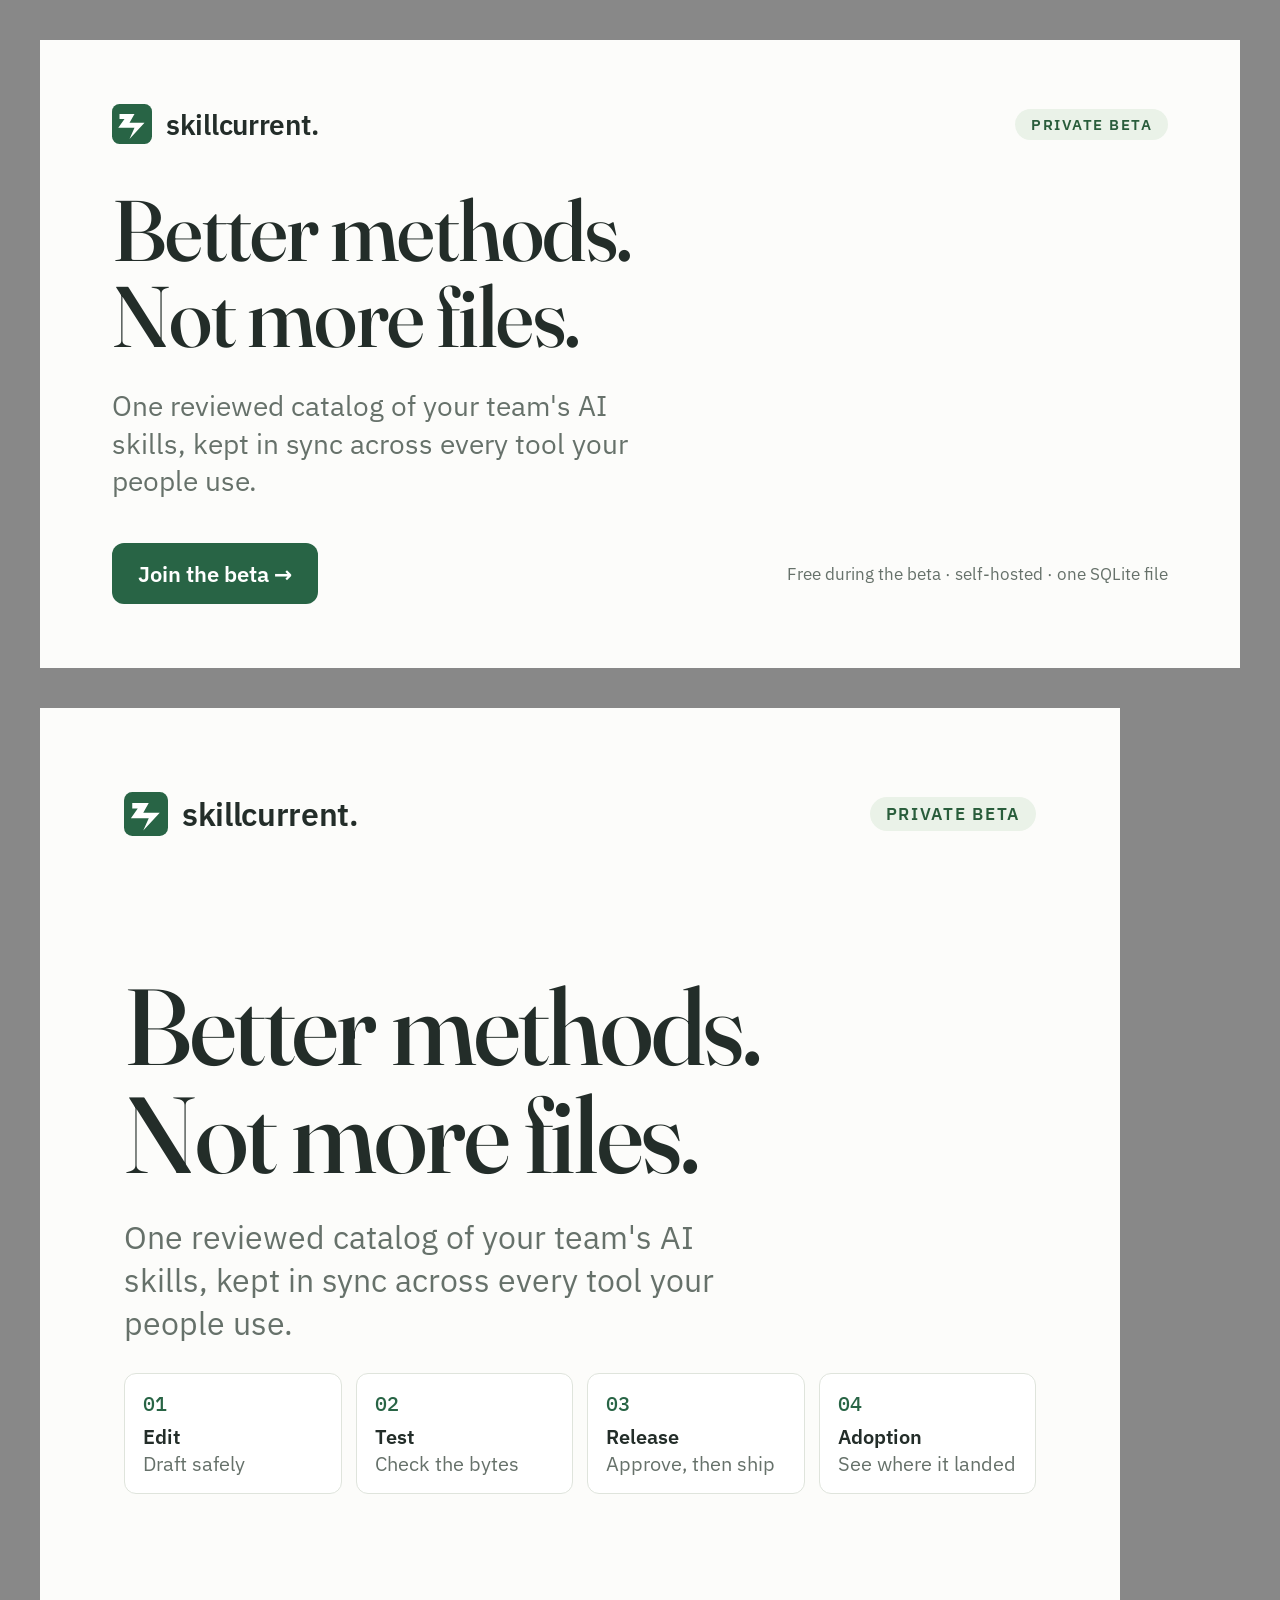
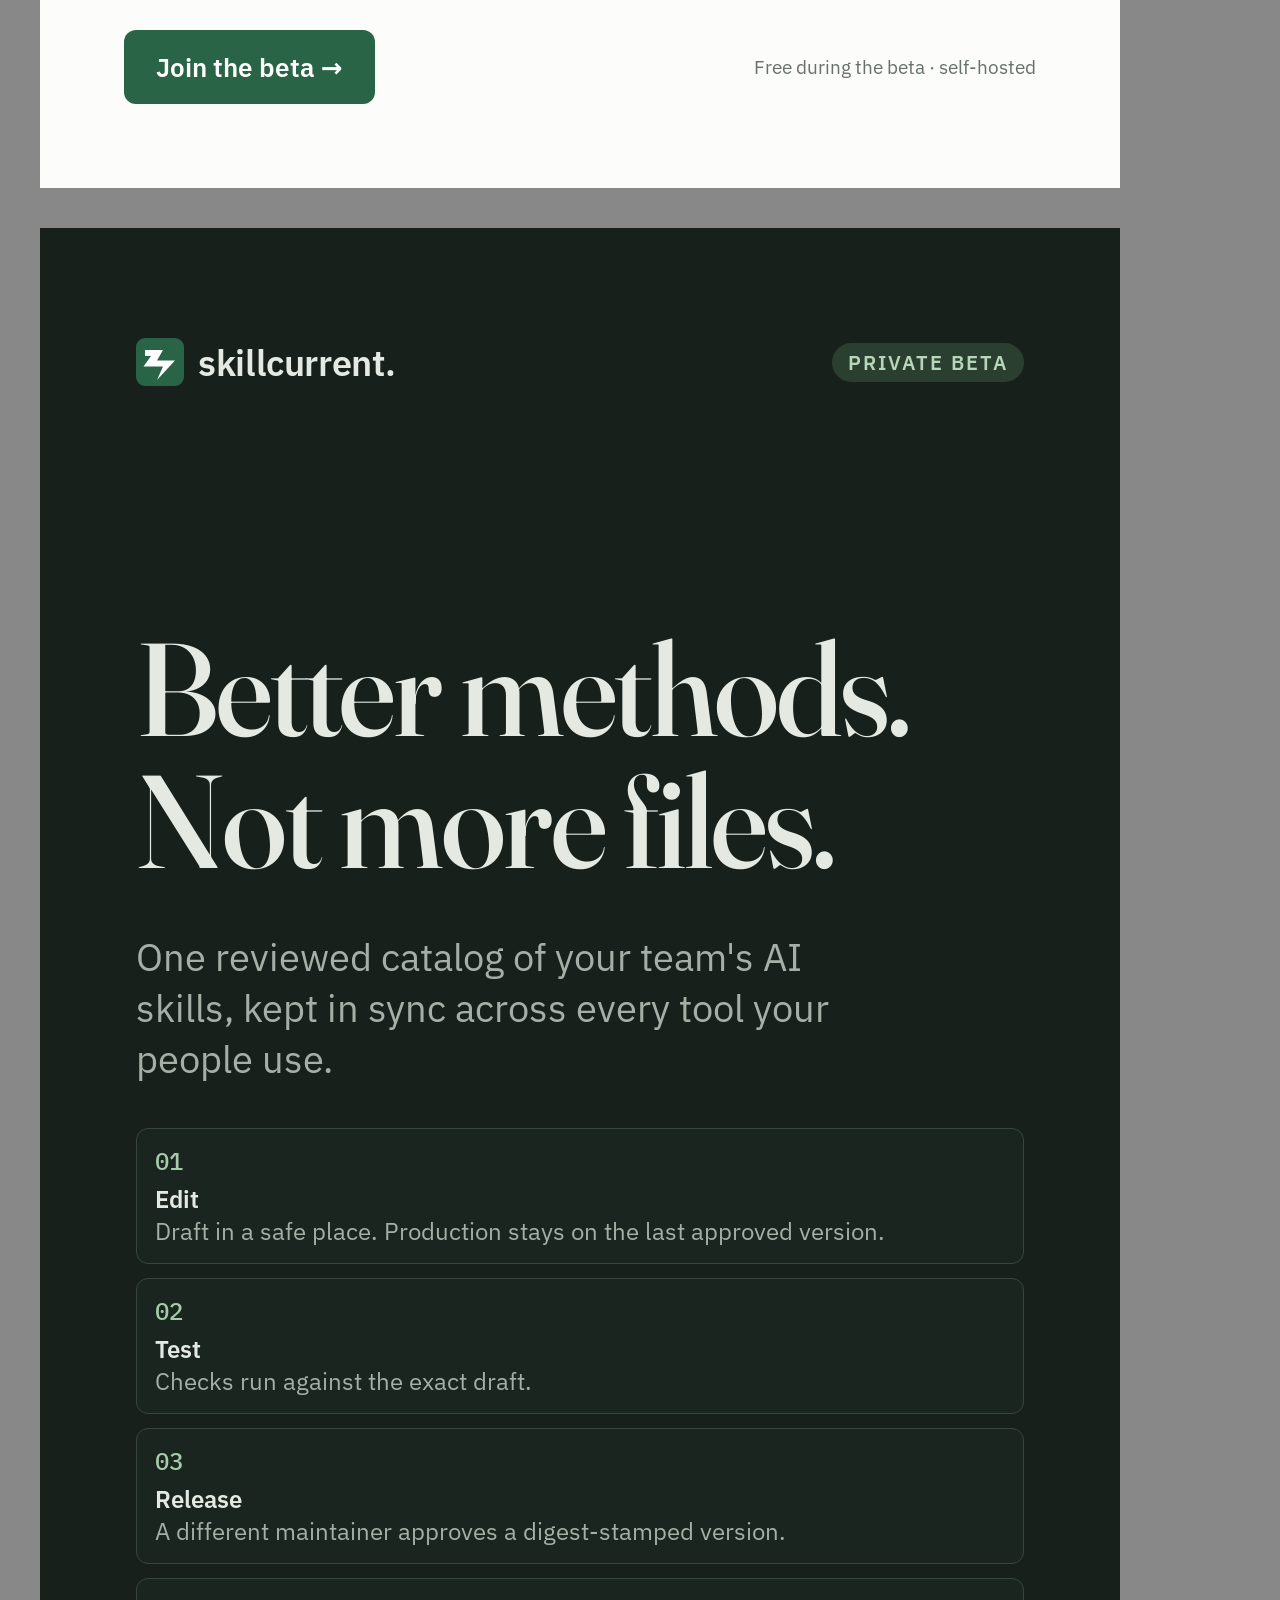
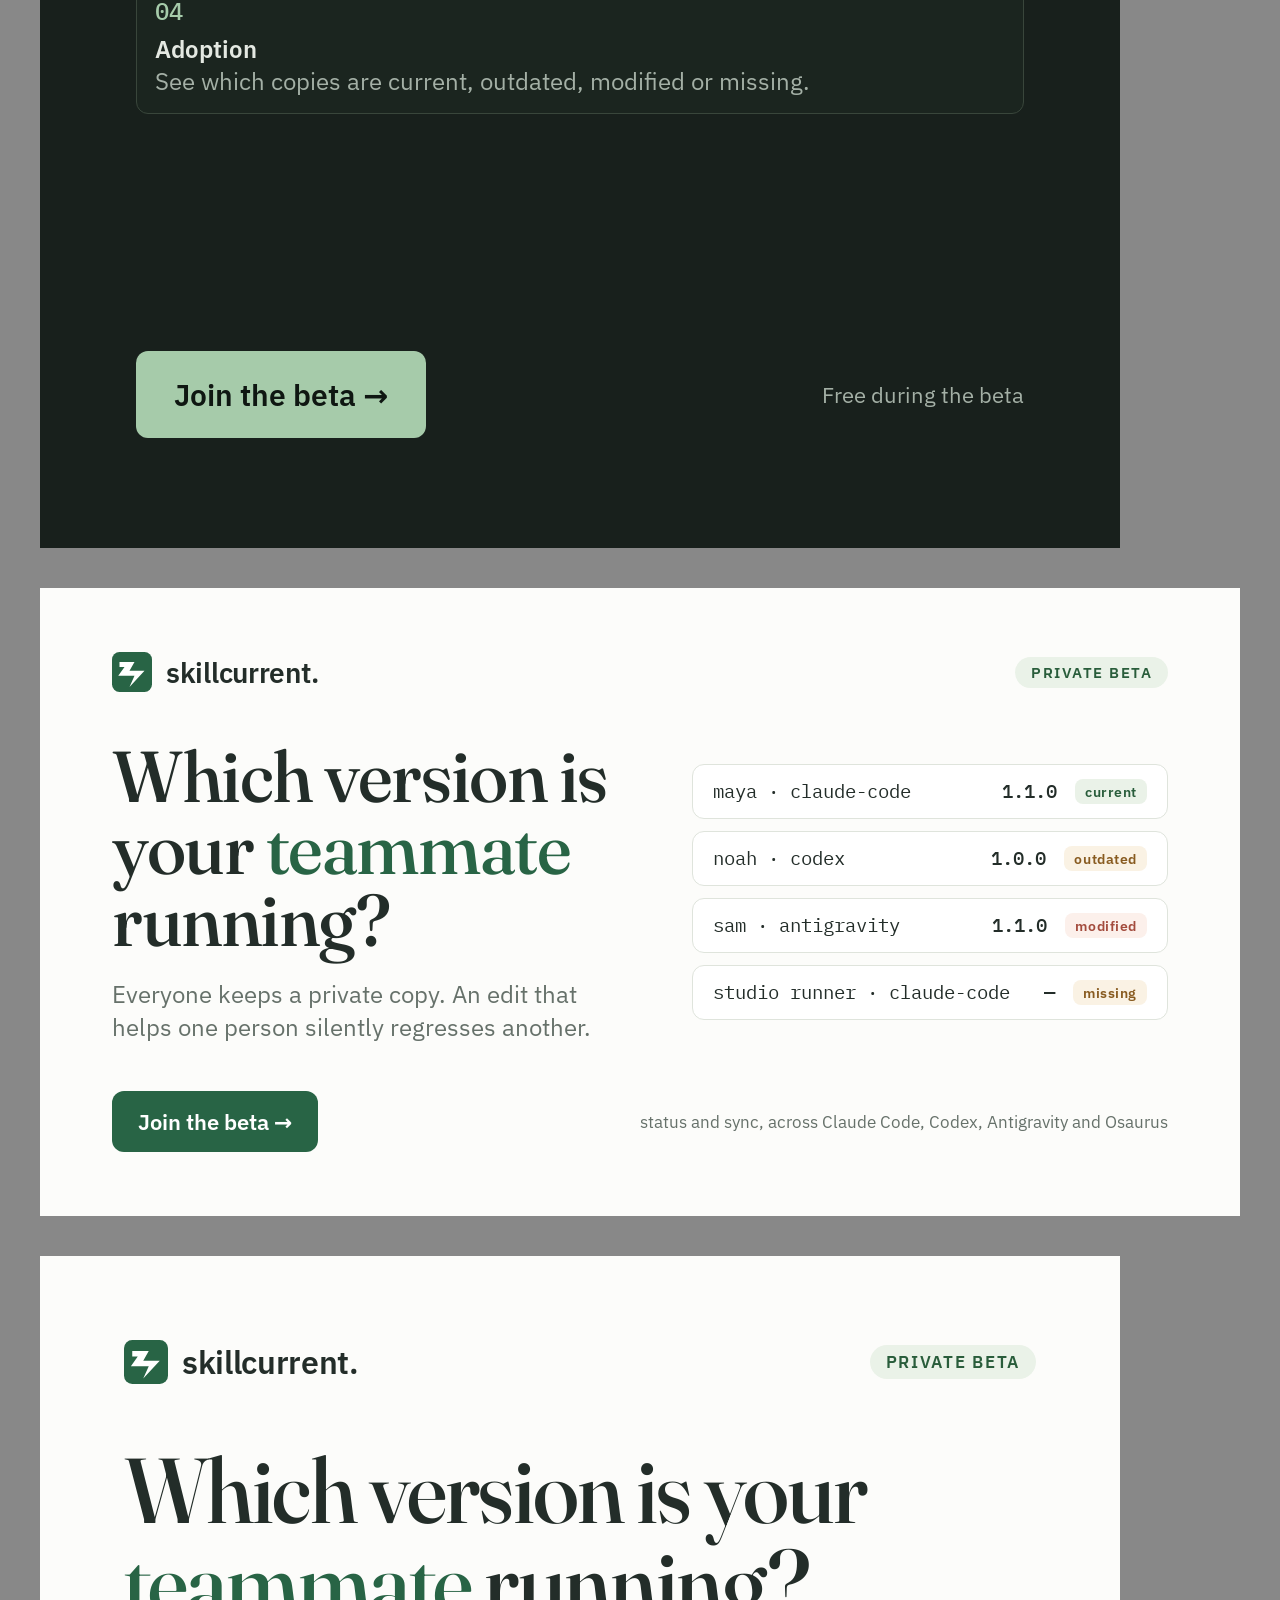
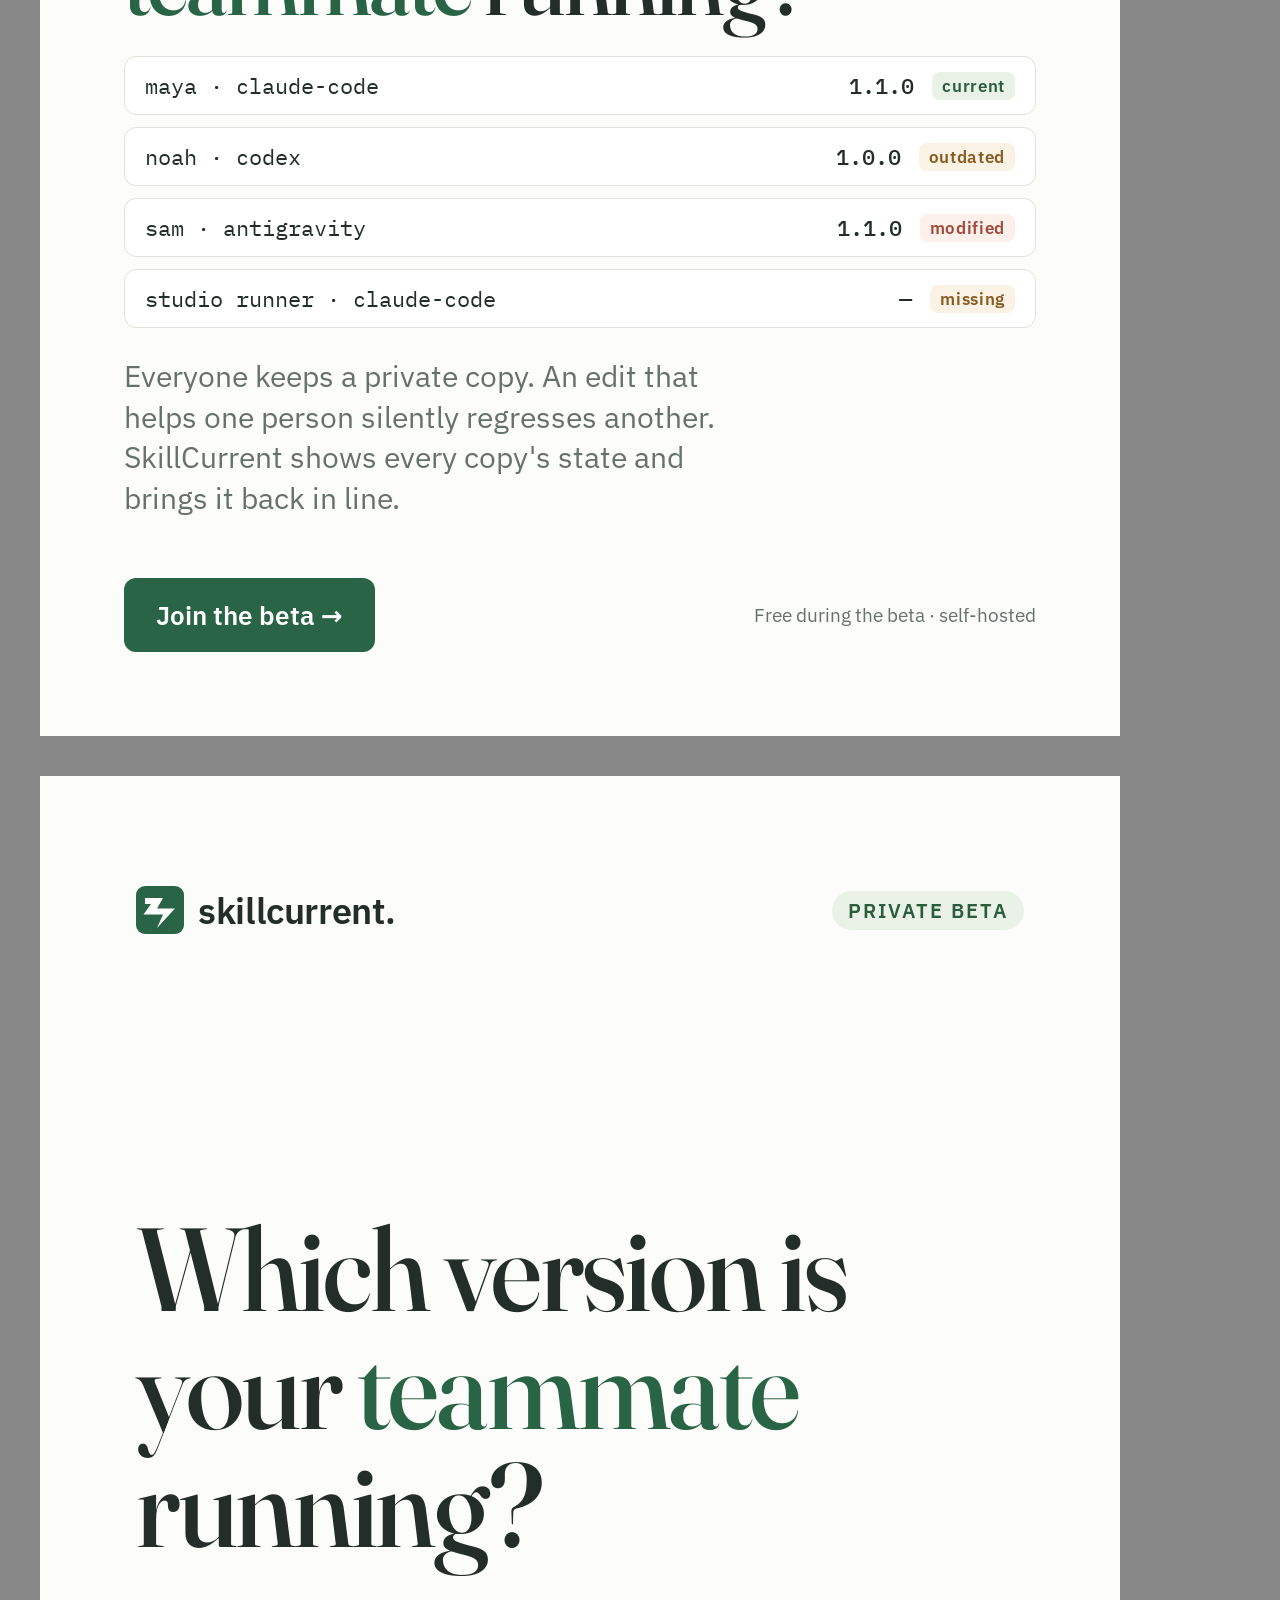
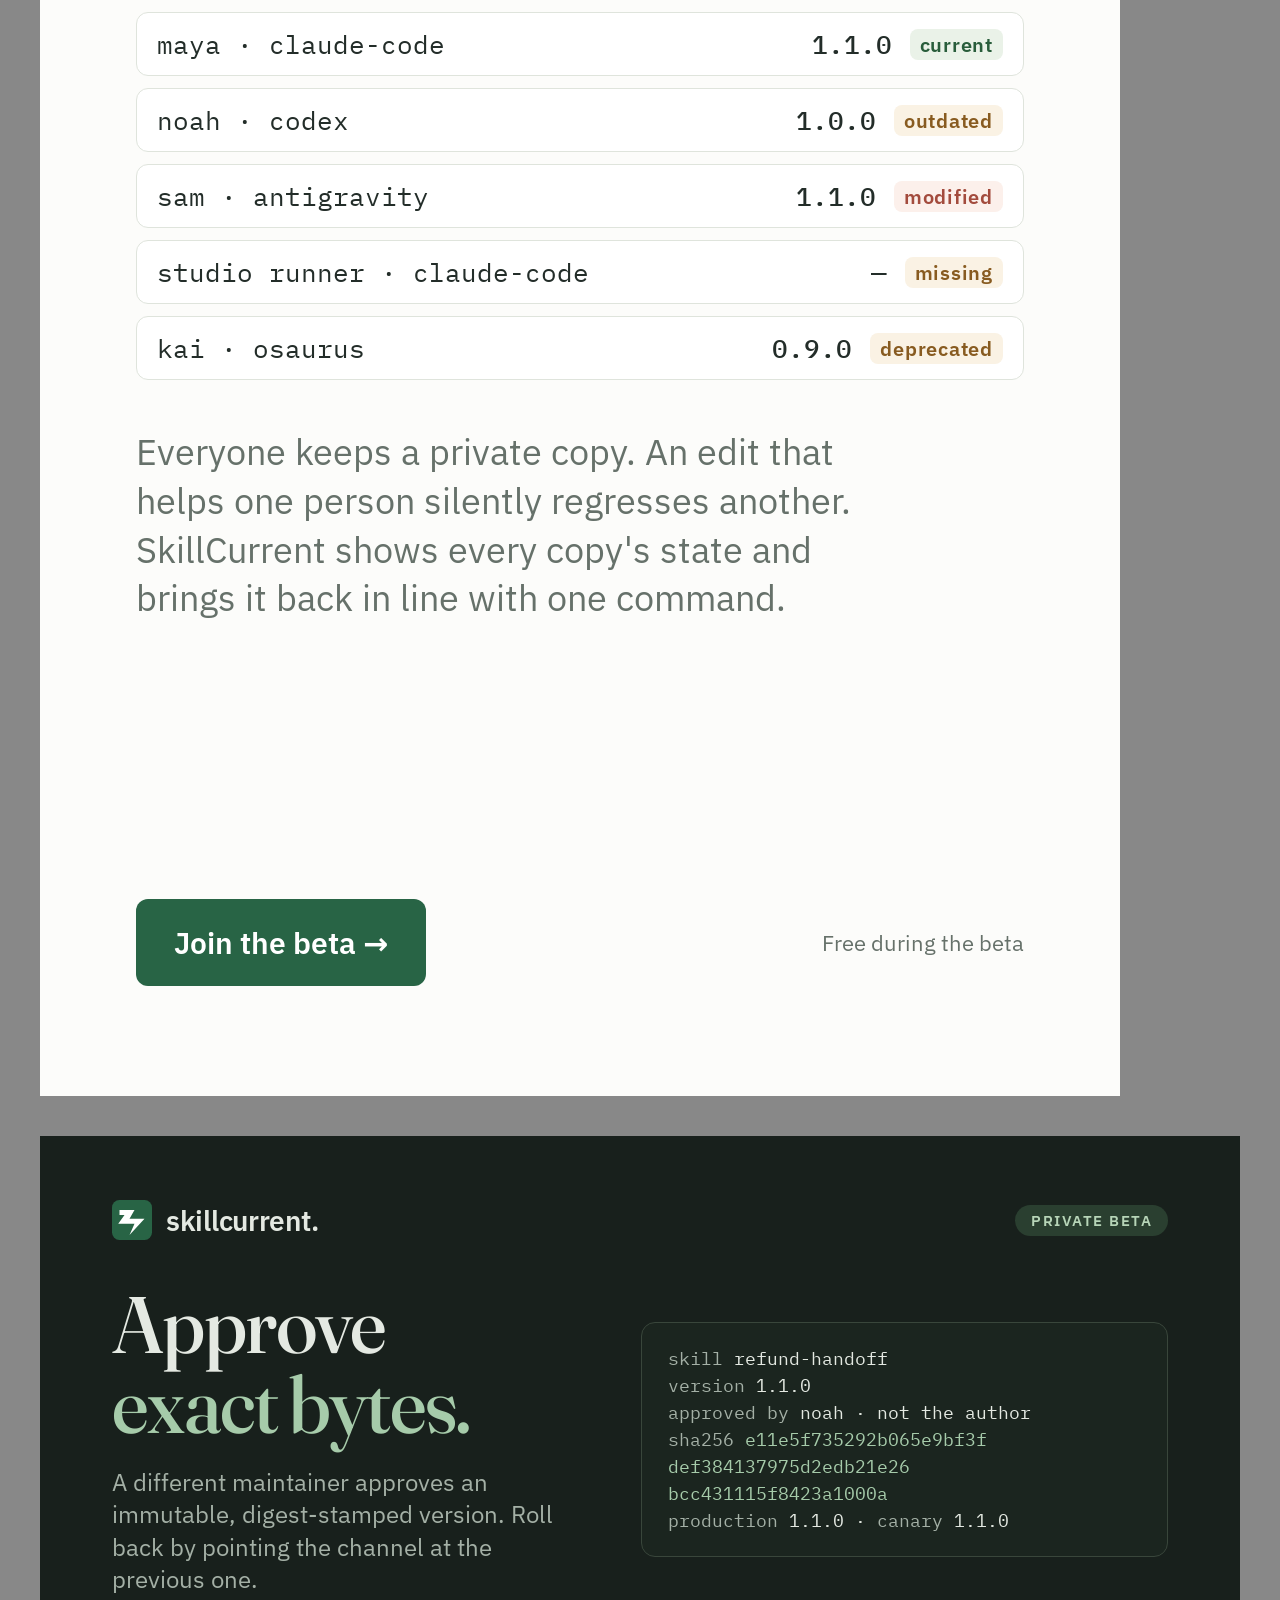
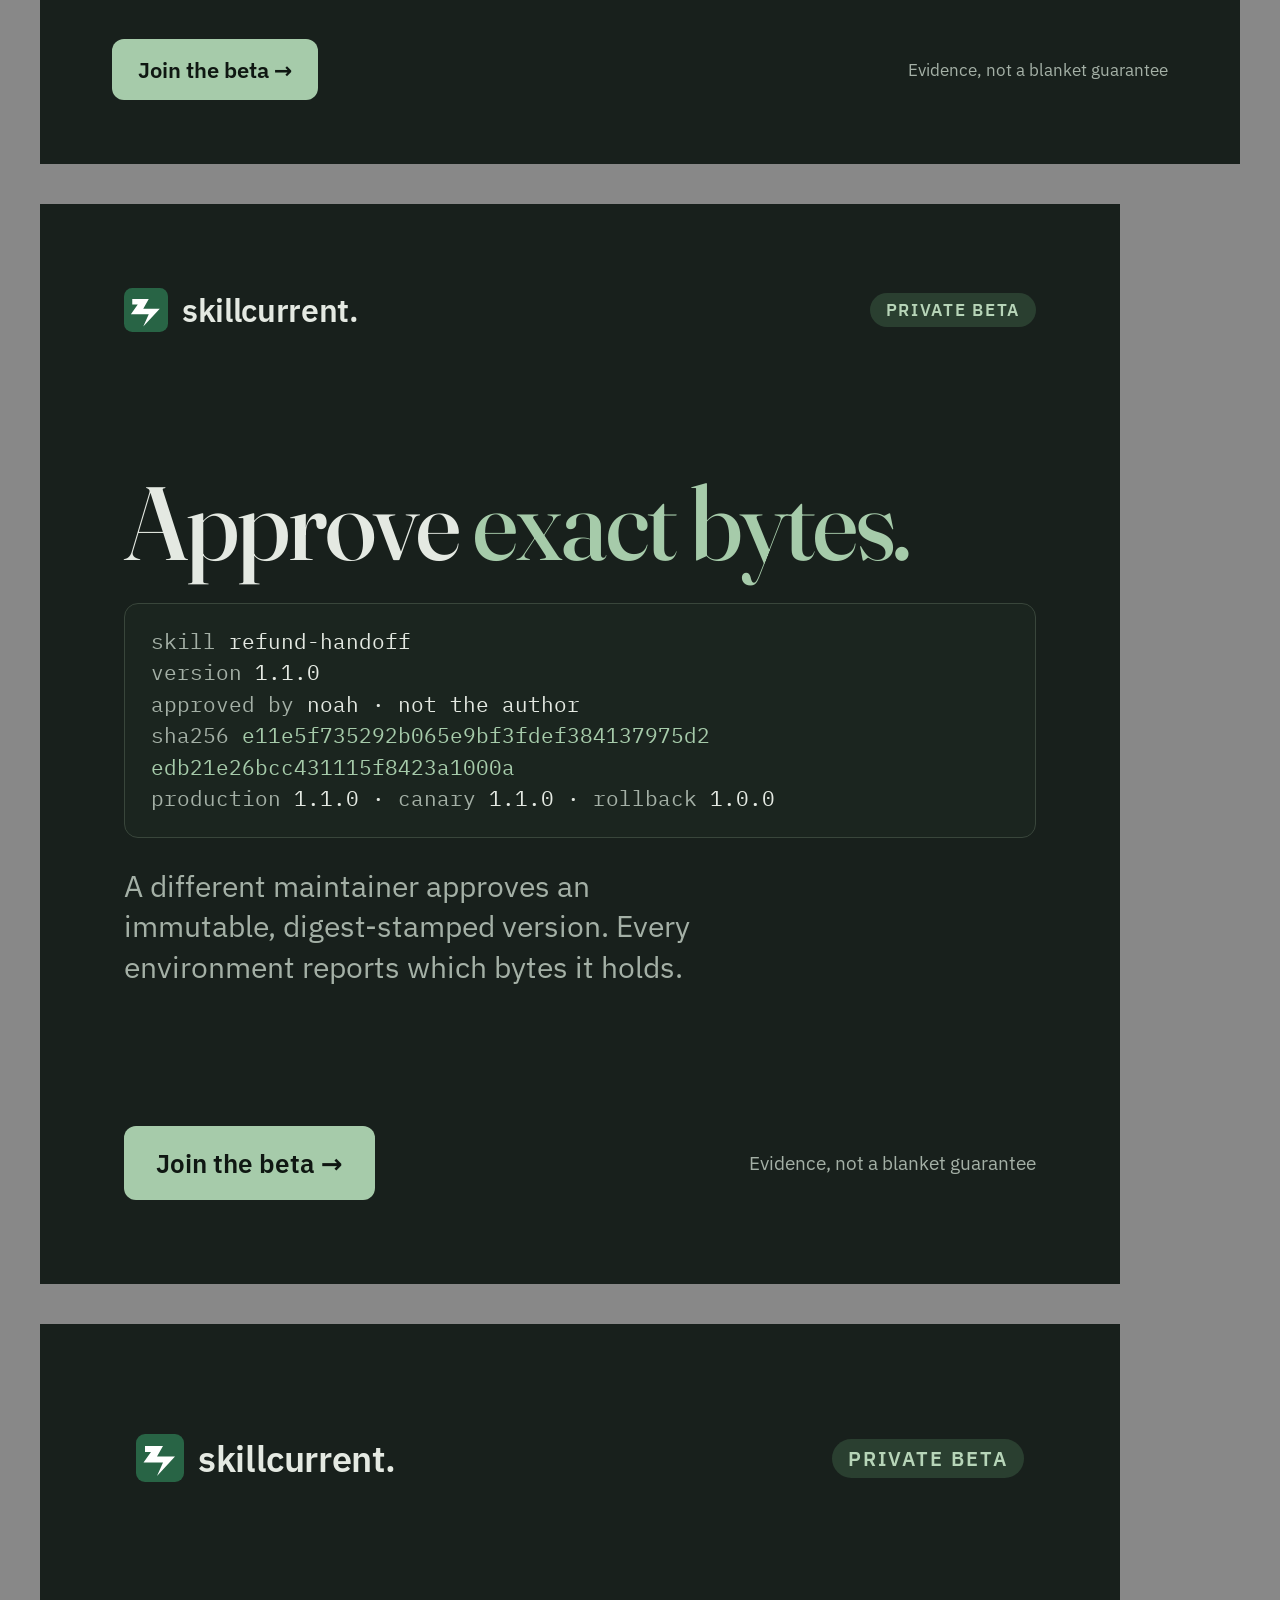
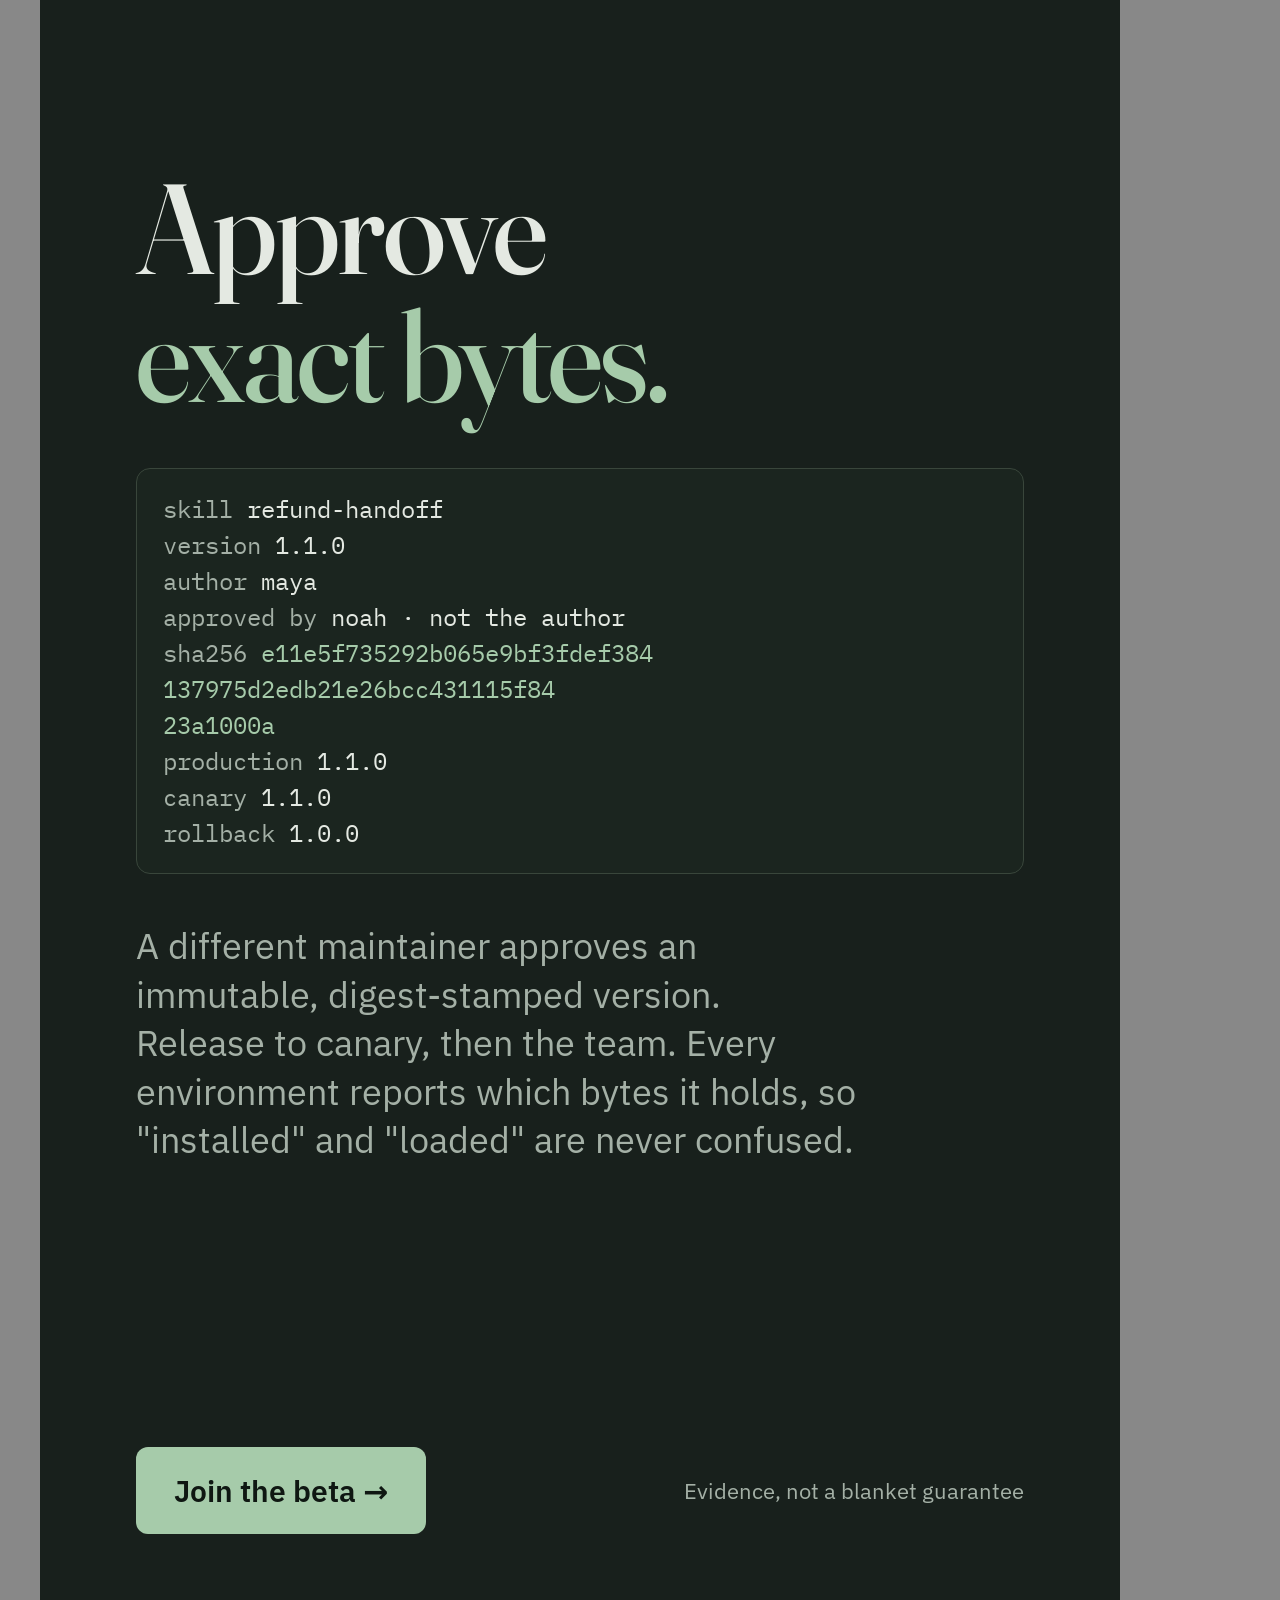
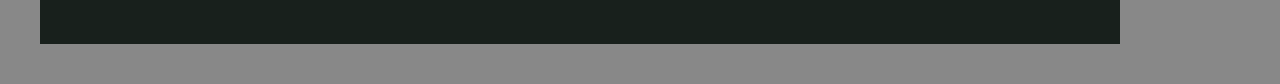
==== examples/skillcurrent/marketing/ads/creatives.html @ 89bb322a "skillcurrent: beta ad kit (three concepts, nine creatives, channel copy) Add marketing/ads: static c" ====
<!DOCTYPE html>
<html lang="en">
<head>
<meta charset="utf-8">
<title>SkillCurrent ad creatives</title>
<!--
  Static ad creatives for the SkillCurrent beta, drawn from the brand tokens
  used by the app and the landing page. Each .board is one finished creative at
  its exact pixel size; render.mjs screenshots every board to out/<id>.png.

  Three concepts x three sizes:
    method  "Better methods. Not more files."            (brand line)
    drift   "Which version is your teammate running?"    (the problem)
    bytes   "Approve exact bytes."                       (the governance angle)
  Sizes: 1200x628 (link card / OG), 1080x1080 (feed), 1080x1920 (story)
-->
<link rel="stylesheet" href="fonts/fonts.css">
<style>
  :root {
    --paper: #fcfcfa; --card: #ffffff; --ink: #232d29; --muted: #66716a; --line: #dfe4dc;
    --green: #286445; --green-deep: #1d5137; --green-soft: #eaf2e8; --green-text: #295d3b;
    --dark: #18201c; --dark-card: #1b251f; --dark-ink: #e4e9e2; --dark-muted: #a4b0a6; --dark-line: #39463b; --dark-green: #a6cbaa;
    --amber: #885b20; --amber-soft: #faf2e4; --red: #a34b3d; --red-soft: #fcf0eb;
    --display: "Fraunces", "Iowan Old Style", Georgia, serif;
    --sans: "IBM Plex Sans", system-ui, sans-serif;
    --mono: "IBM Plex Mono", ui-monospace, Menlo, monospace;
  }
  body { margin: 0; background: #888; font-family: var(--sans); color: var(--ink); display: flex; flex-wrap: wrap; gap: 40px; padding: 40px; }
  .board { position: relative; overflow: hidden; background: var(--paper); color: var(--ink); flex: none; box-sizing: border-box; display: flex; flex-direction: column; }
  .board.dark { background: var(--dark); color: var(--dark-ink); }
  .s-card { width: 1200px; height: 628px; padding: 64px 72px; }
  .s-square { width: 1080px; height: 1080px; padding: 84px; }
  .s-story { width: 1080px; height: 1920px; padding: 110px 96px; }
  .brand { display: flex; align-items: center; gap: 14px; font-weight: 600; letter-spacing: -.01em; }
  .brand svg { flex: none; }
  .s-card .brand { font-size: 28px; } .s-square .brand { font-size: 32px; } .s-story .brand { font-size: 36px; }
  .pill { font-family: var(--sans); font-weight: 600; letter-spacing: .1em; text-transform: uppercase; border-radius: 999px; padding: 6px 16px; background: var(--green-soft); color: var(--green-text); white-space: nowrap; }
  .dark .pill { background: #2a3f30; color: #b7d5b8; }
  .s-card .pill { font-size: 15px; } .s-square .pill { font-size: 17px; } .s-story .pill { font-size: 20px; }
  .top { display: flex; justify-content: space-between; align-items: center; }
  .hl { font-family: var(--display); font-weight: 500; letter-spacing: -.02em; line-height: 1.0; margin: 0; text-wrap: balance; }
  .hl em { font-style: normal; color: var(--green); }
  .dark .hl em { color: var(--dark-green); }
  .sub { font-family: var(--sans); font-weight: 400; line-height: 1.35; margin: 0; max-width: 20em; }
  .dark .sub { color: var(--dark-muted); }
  .light .sub { color: var(--muted); }
  .cta { display: inline-flex; align-items: center; gap: 12px; background: var(--green); color: #fff; border-radius: 12px; font-weight: 600; white-space: nowrap; }
  .dark .cta { background: var(--dark-green); color: #0f1712; }
  .s-card .cta { font-size: 22px; padding: 16px 26px; } .s-square .cta { font-size: 26px; padding: 20px 32px; } .s-story .cta { font-size: 30px; padding: 24px 38px; }
  .foot { display: flex; justify-content: space-between; align-items: center; gap: 24px; }
  .fine { font-family: var(--sans); color: var(--muted); }
  .dark .fine { color: var(--dark-muted); }
  .s-card .fine { font-size: 17px; } .s-square .fine { font-size: 19px; } .s-story .fine { font-size: 22px; }
  .grow { flex: 1; display: flex; flex-direction: column; justify-content: center; gap: 28px; }
  /* concept: drift — a stack of file rows with version badges */
  .files { display: flex; flex-direction: column; gap: 12px; font-family: var(--mono); }
  .file { display: flex; align-items: center; gap: 18px; background: var(--card); border: 1px solid var(--line); border-radius: 12px; padding: 14px 20px; }
  .dark .file { background: var(--dark-card); border-color: var(--dark-line); }
  .file .who { flex: 1; }
  .file .v { font-weight: 500; }
  .badge { font-family: var(--sans); font-weight: 600; font-size: .75em; padding: 3px 10px; border-radius: 8px; letter-spacing: .04em; }
  .b-ok { background: var(--green-soft); color: var(--green-text); }
  .b-stale { background: var(--amber-soft); color: var(--amber); }
  .b-mod { background: var(--red-soft); color: var(--red); }
  .s-card .files { font-size: 19px; } .s-square .files { font-size: 22px; } .s-story .files { font-size: 26px; }
  /* concept: bytes — a hash block */
  .hash { font-family: var(--mono); background: var(--dark-card); color: var(--dark-ink); border-radius: 14px; padding: 22px 26px; line-height: 1.5; border: 1px solid var(--dark-line); }
  .light .hash { background: var(--dark); }
  .hash .k { color: var(--dark-muted); }
  .hash .g { color: var(--dark-green); }
  .s-card .hash { font-size: 18px; } .s-square .hash { font-size: 21px; } .s-story .hash { font-size: 24px; }
  /* concept: method — four step marks */
  .steps { display: flex; gap: 14px; font-family: var(--sans); }
  .step { flex: 1; border: 1px solid var(--line); background: var(--card); border-radius: 12px; padding: 16px 18px; }
  .dark .step { background: var(--dark-card); border-color: var(--dark-line); }
  .step b { display: block; font-weight: 600; }
  .step span { color: var(--muted); }
  .dark .step span { color: var(--dark-muted); }
  .step .n { font-family: var(--mono); color: var(--green); font-weight: 500; display: block; margin-bottom: 6px; }
  .dark .step .n { color: var(--dark-green); }
  .s-card .step { font-size: 17px; } .s-square .step { font-size: 20px; } .s-story .step { font-size: 24px; }
  .s-story .steps { flex-direction: column; }
</style>
</head>
<body>

<!-- ===================== concept: method ===================== -->
<div class="board light s-card" id="method-1200x628">
  <div class="top"><div class="brand">%%LOGO40%% skillcurrent.</div><span class="pill">Private beta</span></div>
  <div class="grow">
    <h1 class="hl" style="font-size:86px">Better methods.<br>Not more files.</h1>
    <p class="sub" style="font-size:28px">One reviewed catalog of your team's AI skills, kept in sync across every tool your people use.</p>
  </div>
  <div class="foot"><span class="cta">Join the beta →</span><span class="fine">Free during the beta · self-hosted · one SQLite file</span></div>
</div>

<div class="board light s-square" id="method-1080x1080">
  <div class="top"><div class="brand">%%LOGO44%% skillcurrent.</div><span class="pill">Private beta</span></div>
  <div class="grow">
    <h1 class="hl" style="font-size:108px">Better methods.<br>Not more files.</h1>
    <p class="sub" style="font-size:32px">One reviewed catalog of your team's AI skills, kept in sync across every tool your people use.</p>
    <div class="steps">
      <div class="step"><span class="n">01</span><b>Edit</b><span>Draft safely</span></div>
      <div class="step"><span class="n">02</span><b>Test</b><span>Check the bytes</span></div>
      <div class="step"><span class="n">03</span><b>Release</b><span>Approve, then ship</span></div>
      <div class="step"><span class="n">04</span><b>Adoption</b><span>See where it landed</span></div>
    </div>
  </div>
  <div class="foot"><span class="cta">Join the beta →</span><span class="fine">Free during the beta · self-hosted</span></div>
</div>

<div class="board dark s-story" id="method-1080x1920">
  <div class="top"><div class="brand">%%LOGO48%% skillcurrent.</div><span class="pill">Private beta</span></div>
  <div class="grow" style="gap:44px">
    <h1 class="hl" style="font-size:132px">Better methods.<br>Not more files.</h1>
    <p class="sub" style="font-size:38px">One reviewed catalog of your team's AI skills, kept in sync across every tool your people use.</p>
    <div class="steps">
      <div class="step"><span class="n">01</span><b>Edit</b><span>Draft in a safe place. Production stays on the last approved version.</span></div>
      <div class="step"><span class="n">02</span><b>Test</b><span>Checks run against the exact draft.</span></div>
      <div class="step"><span class="n">03</span><b>Release</b><span>A different maintainer approves a digest-stamped version.</span></div>
      <div class="step"><span class="n">04</span><b>Adoption</b><span>See which copies are current, outdated, modified or missing.</span></div>
    </div>
  </div>
  <div class="foot"><span class="cta">Join the beta →</span><span class="fine">Free during the beta</span></div>
</div>

<!-- ===================== concept: drift ===================== -->
<div class="board light s-card" id="drift-1200x628">
  <div class="top"><div class="brand">%%LOGO40%% skillcurrent.</div><span class="pill">Private beta</span></div>
  <div class="grow" style="flex-direction:row;align-items:center;gap:56px">
    <div style="flex:1.1">
      <h1 class="hl" style="font-size:72px">Which version is your <em>teammate</em> running?</h1>
      <p class="sub" style="font-size:24px;margin-top:22px">Everyone keeps a private copy. An edit that helps one person silently regresses another.</p>
    </div>
    <div class="files" style="flex:1">
      <div class="file"><span class="who">maya · claude-code</span><span class="v">1.1.0</span><span class="badge b-ok">current</span></div>
      <div class="file"><span class="who">noah · codex</span><span class="v">1.0.0</span><span class="badge b-stale">outdated</span></div>
      <div class="file"><span class="who">sam · antigravity</span><span class="v">1.1.0</span><span class="badge b-mod">modified</span></div>
      <div class="file"><span class="who">studio runner · claude-code</span><span class="v">—</span><span class="badge b-stale">missing</span></div>
    </div>
  </div>
  <div class="foot"><span class="cta">Join the beta →</span><span class="fine">status and sync, across Claude Code, Codex, Antigravity and Osaurus</span></div>
</div>

<div class="board light s-square" id="drift-1080x1080">
  <div class="top"><div class="brand">%%LOGO44%% skillcurrent.</div><span class="pill">Private beta</span></div>
  <div class="grow">
    <h1 class="hl" style="font-size:92px">Which version is your <em>teammate</em> running?</h1>
    <div class="files">
      <div class="file"><span class="who">maya · claude-code</span><span class="v">1.1.0</span><span class="badge b-ok">current</span></div>
      <div class="file"><span class="who">noah · codex</span><span class="v">1.0.0</span><span class="badge b-stale">outdated</span></div>
      <div class="file"><span class="who">sam · antigravity</span><span class="v">1.1.0</span><span class="badge b-mod">modified</span></div>
      <div class="file"><span class="who">studio runner · claude-code</span><span class="v">—</span><span class="badge b-stale">missing</span></div>
    </div>
    <p class="sub" style="font-size:30px">Everyone keeps a private copy. An edit that helps one person silently regresses another. SkillCurrent shows every copy's state and brings it back in line.</p>
  </div>
  <div class="foot"><span class="cta">Join the beta →</span><span class="fine">Free during the beta · self-hosted</span></div>
</div>

<div class="board light s-story" id="drift-1080x1920">
  <div class="top"><div class="brand">%%LOGO48%% skillcurrent.</div><span class="pill">Private beta</span></div>
  <div class="grow" style="gap:48px">
    <h1 class="hl" style="font-size:118px">Which version is your <em>teammate</em> running?</h1>
    <div class="files">
      <div class="file"><span class="who">maya · claude-code</span><span class="v">1.1.0</span><span class="badge b-ok">current</span></div>
      <div class="file"><span class="who">noah · codex</span><span class="v">1.0.0</span><span class="badge b-stale">outdated</span></div>
      <div class="file"><span class="who">sam · antigravity</span><span class="v">1.1.0</span><span class="badge b-mod">modified</span></div>
      <div class="file"><span class="who">studio runner · claude-code</span><span class="v">—</span><span class="badge b-stale">missing</span></div>
      <div class="file"><span class="who">kai · osaurus</span><span class="v">0.9.0</span><span class="badge b-stale">deprecated</span></div>
    </div>
    <p class="sub" style="font-size:36px">Everyone keeps a private copy. An edit that helps one person silently regresses another. SkillCurrent shows every copy's state and brings it back in line with one command.</p>
  </div>
  <div class="foot"><span class="cta">Join the beta →</span><span class="fine">Free during the beta</span></div>
</div>

<!-- ===================== concept: bytes ===================== -->
<div class="board dark s-card" id="bytes-1200x628">
  <div class="top"><div class="brand">%%LOGO40%% skillcurrent.</div><span class="pill">Private beta</span></div>
  <div class="grow" style="flex-direction:row;align-items:center;gap:56px">
    <div style="flex:1">
      <h1 class="hl" style="font-size:80px">Approve <em>exact bytes.</em></h1>
      <p class="sub" style="font-size:24px;margin-top:22px">A different maintainer approves an immutable, digest-stamped version. Roll back by pointing the channel at the previous one.</p>
    </div>
    <div class="hash" style="flex:1"><span class="k">skill</span>      refund-handoff<br><span class="k">version</span>    1.1.0<br><span class="k">approved by</span> noah · not the author<br><span class="k">sha256</span>     <span class="g">e11e5f735292b065e9bf3f<br>def384137975d2edb21e26<br>bcc431115f8423a1000a</span><br><span class="k">production</span> 1.1.0 · <span class="k">canary</span> 1.1.0</div>
  </div>
  <div class="foot"><span class="cta">Join the beta →</span><span class="fine">Evidence, not a blanket guarantee</span></div>
</div>

<div class="board dark s-square" id="bytes-1080x1080">
  <div class="top"><div class="brand">%%LOGO44%% skillcurrent.</div><span class="pill">Private beta</span></div>
  <div class="grow">
    <h1 class="hl" style="font-size:104px">Approve <em>exact bytes.</em></h1>
    <div class="hash"><span class="k">skill</span>      refund-handoff<br><span class="k">version</span>    1.1.0<br><span class="k">approved by</span> noah · not the author<br><span class="k">sha256</span>     <span class="g">e11e5f735292b065e9bf3fdef384137975d2<br>edb21e26bcc431115f8423a1000a</span><br><span class="k">production</span> 1.1.0 · <span class="k">canary</span> 1.1.0 · <span class="k">rollback</span> 1.0.0</div>
    <p class="sub" style="font-size:30px">A different maintainer approves an immutable, digest-stamped version. Every environment reports which bytes it holds.</p>
  </div>
  <div class="foot"><span class="cta">Join the beta →</span><span class="fine">Evidence, not a blanket guarantee</span></div>
</div>

<div class="board dark s-story" id="bytes-1080x1920">
  <div class="top"><div class="brand">%%LOGO48%% skillcurrent.</div><span class="pill">Private beta</span></div>
  <div class="grow" style="gap:48px">
    <h1 class="hl" style="font-size:128px">Approve <em>exact bytes.</em></h1>
    <div class="hash"><span class="k">skill</span>      refund-handoff<br><span class="k">version</span>    1.1.0<br><span class="k">author</span>     maya<br><span class="k">approved by</span> noah · not the author<br><span class="k">sha256</span>     <span class="g">e11e5f735292b065e9bf3fdef384<br>137975d2edb21e26bcc431115f84<br>23a1000a</span><br><span class="k">production</span> 1.1.0<br><span class="k">canary</span>     1.1.0<br><span class="k">rollback</span>   1.0.0</div>
    <p class="sub" style="font-size:36px">A different maintainer approves an immutable, digest-stamped version. Release to canary, then the team. Every environment reports which bytes it holds, so "installed" and "loaded" are never confused.</p>
  </div>
  <div class="foot"><span class="cta">Join the beta →</span><span class="fine">Evidence, not a blanket guarantee</span></div>
</div>

<script>
  // Inline the bolt mark at the requested size (keeps the boards self-contained).
  const logo = (s) => `<svg width="${s}" height="${s}" viewBox="0 0 32 32" aria-hidden="true"><rect width="32" height="32" rx="6" fill="#286445"/><path d="M6 8h12l-4 7h12L14 28l4-9H5l5-7H6V8Z" fill="#fff"/></svg>`;
  document.body.innerHTML = document.body.innerHTML.replace(/%%LOGO(\d+)%%/g, (_, s) => logo(s));
</script>
</body>
</html>
---- examples/skillcurrent/marketing/ads/fonts/fonts.css ----
/* Latin subsets of Fraunces, IBM Plex Sans and IBM Plex Mono, fetched from Google Fonts (SIL Open Font License). */
@font-face {
  font-family: 'Fraunces';
  font-style: normal;
  font-weight: 500;
  font-display: swap;
  src: url(fraunces-500.woff2) format('woff2');
  unicode-range: U+0000-00FF, U+0131, U+0152-0153, U+02BB-02BC, U+02C6, U+02DA, U+02DC, U+0304, U+0308, U+0329, U+2000-206F, U+20AC, U+2122, U+2191, U+2193, U+2212, U+2215, U+FEFF, U+FFFD;
}
@font-face {
  font-family: 'Fraunces';
  font-style: normal;
  font-weight: 600;
  font-display: swap;
  src: url(fraunces-600.woff2) format('woff2');
  unicode-range: U+0000-00FF, U+0131, U+0152-0153, U+02BB-02BC, U+02C6, U+02DA, U+02DC, U+0304, U+0308, U+0329, U+2000-206F, U+20AC, U+2122, U+2191, U+2193, U+2212, U+2215, U+FEFF, U+FFFD;
}
@font-face {
  font-family: 'IBM Plex Mono';
  font-style: normal;
  font-weight: 400;
  font-display: swap;
  src: url(ibm-plex-mono-400.woff2) format('woff2');
  unicode-range: U+0000-00FF, U+0131, U+0152-0153, U+02BB-02BC, U+02C6, U+02DA, U+02DC, U+0304, U+0308, U+0329, U+2000-206F, U+20AC, U+2122, U+2191, U+2193, U+2212, U+2215, U+FEFF, U+FFFD;
}
@font-face {
  font-family: 'IBM Plex Mono';
  font-style: normal;
  font-weight: 500;
  font-display: swap;
  src: url(ibm-plex-mono-500.woff2) format('woff2');
  unicode-range: U+0000-00FF, U+0131, U+0152-0153, U+02BB-02BC, U+02C6, U+02DA, U+02DC, U+0304, U+0308, U+0329, U+2000-206F, U+20AC, U+2122, U+2191, U+2193, U+2212, U+2215, U+FEFF, U+FFFD;
}
@font-face {
  font-family: 'IBM Plex Sans';
  font-style: normal;
  font-weight: 400;
  font-stretch: 100%;
  font-display: swap;
  src: url(ibm-plex-sans-400.woff2) format('woff2');
  unicode-range: U+0000-00FF, U+0131, U+0152-0153, U+02BB-02BC, U+02C6, U+02DA, U+02DC, U+0304, U+0308, U+0329, U+2000-206F, U+20AC, U+2122, U+2191, U+2193, U+2212, U+2215, U+FEFF, U+FFFD;
}
@font-face {
  font-family: 'IBM Plex Sans';
  font-style: normal;
  font-weight: 500;
  font-stretch: 100%;
  font-display: swap;
  src: url(ibm-plex-sans-500.woff2) format('woff2');
  unicode-range: U+0000-00FF, U+0131, U+0152-0153, U+02BB-02BC, U+02C6, U+02DA, U+02DC, U+0304, U+0308, U+0329, U+2000-206F, U+20AC, U+2122, U+2191, U+2193, U+2212, U+2215, U+FEFF, U+FFFD;
}
@font-face {
  font-family: 'IBM Plex Sans';
  font-style: normal;
  font-weight: 600;
  font-stretch: 100%;
  font-display: swap;
  src: url(ibm-plex-sans-600.woff2) format('woff2');
  unicode-range: U+0000-00FF, U+0131, U+0152-0153, U+02BB-02BC, U+02C6, U+02DA, U+02DC, U+0304, U+0308, U+0329, U+2000-206F, U+20AC, U+2122, U+2191, U+2193, U+2212, U+2215, U+FEFF, U+FFFD;
}
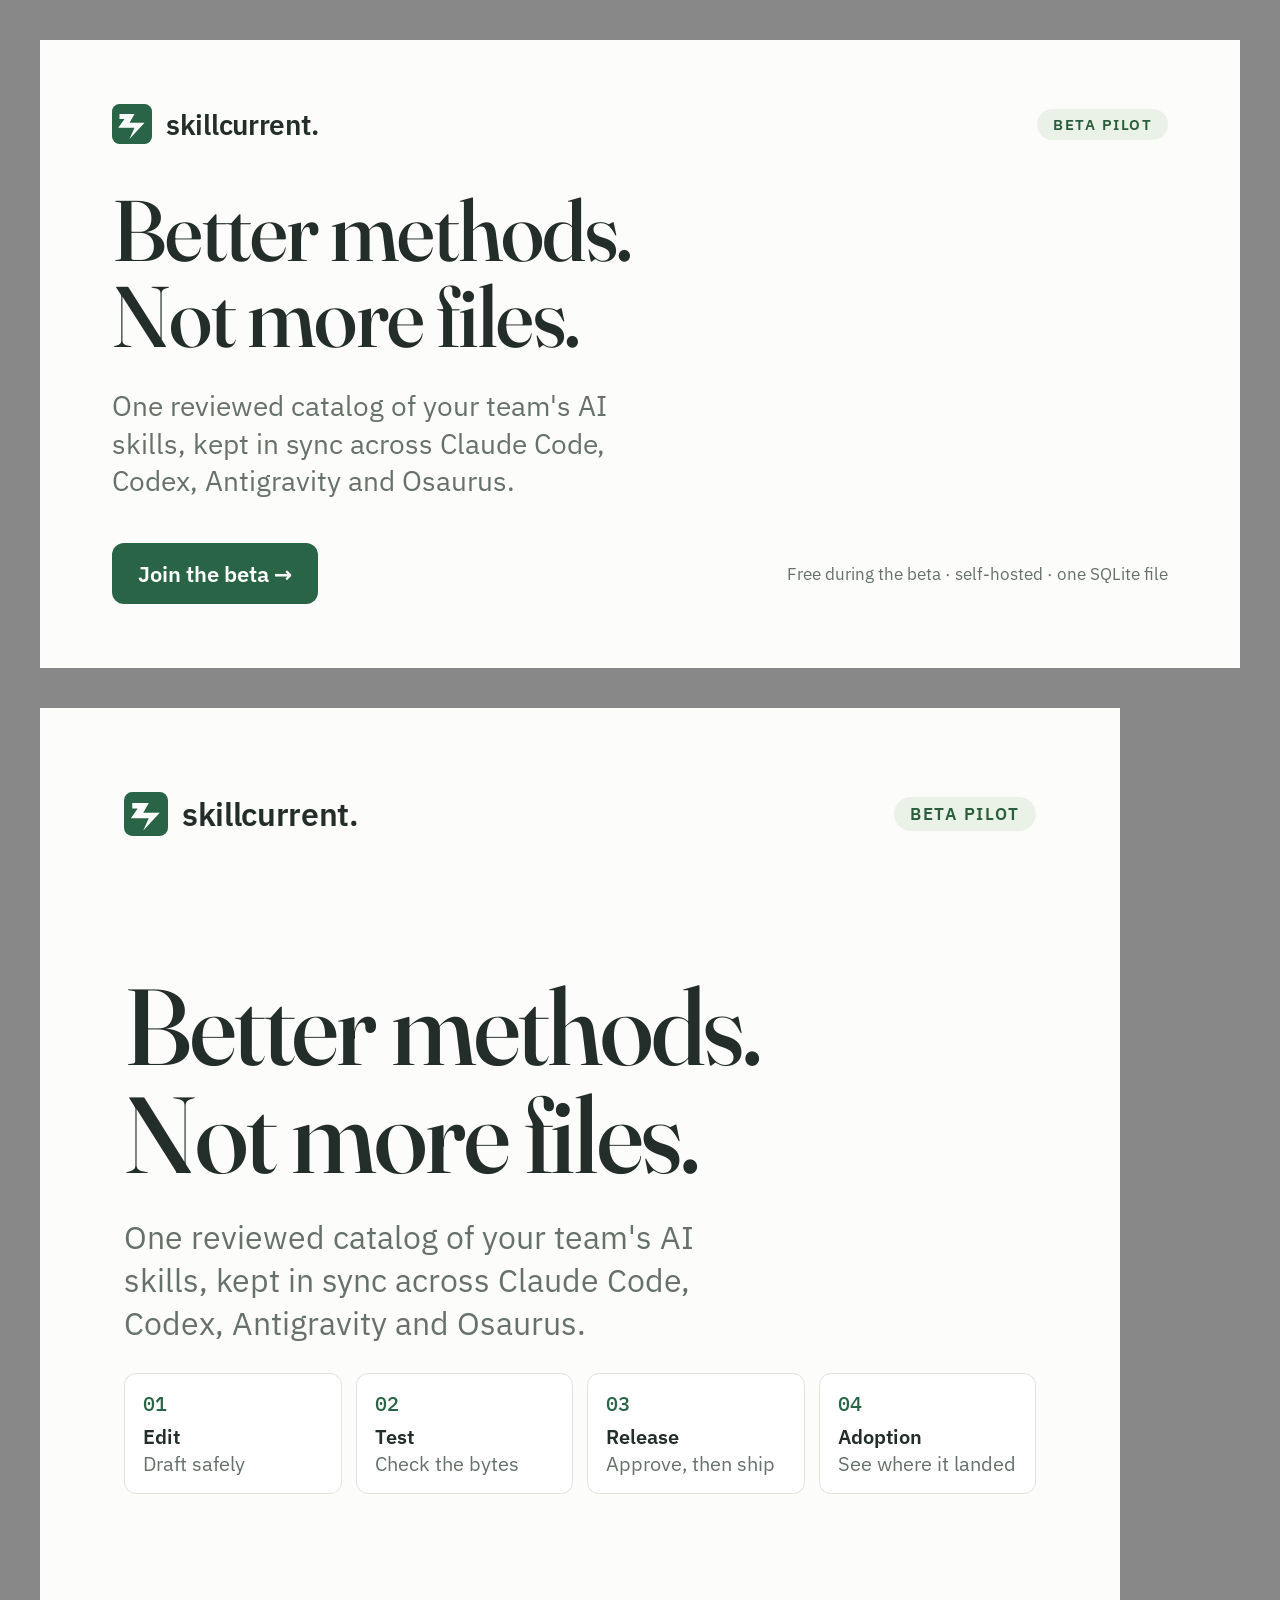
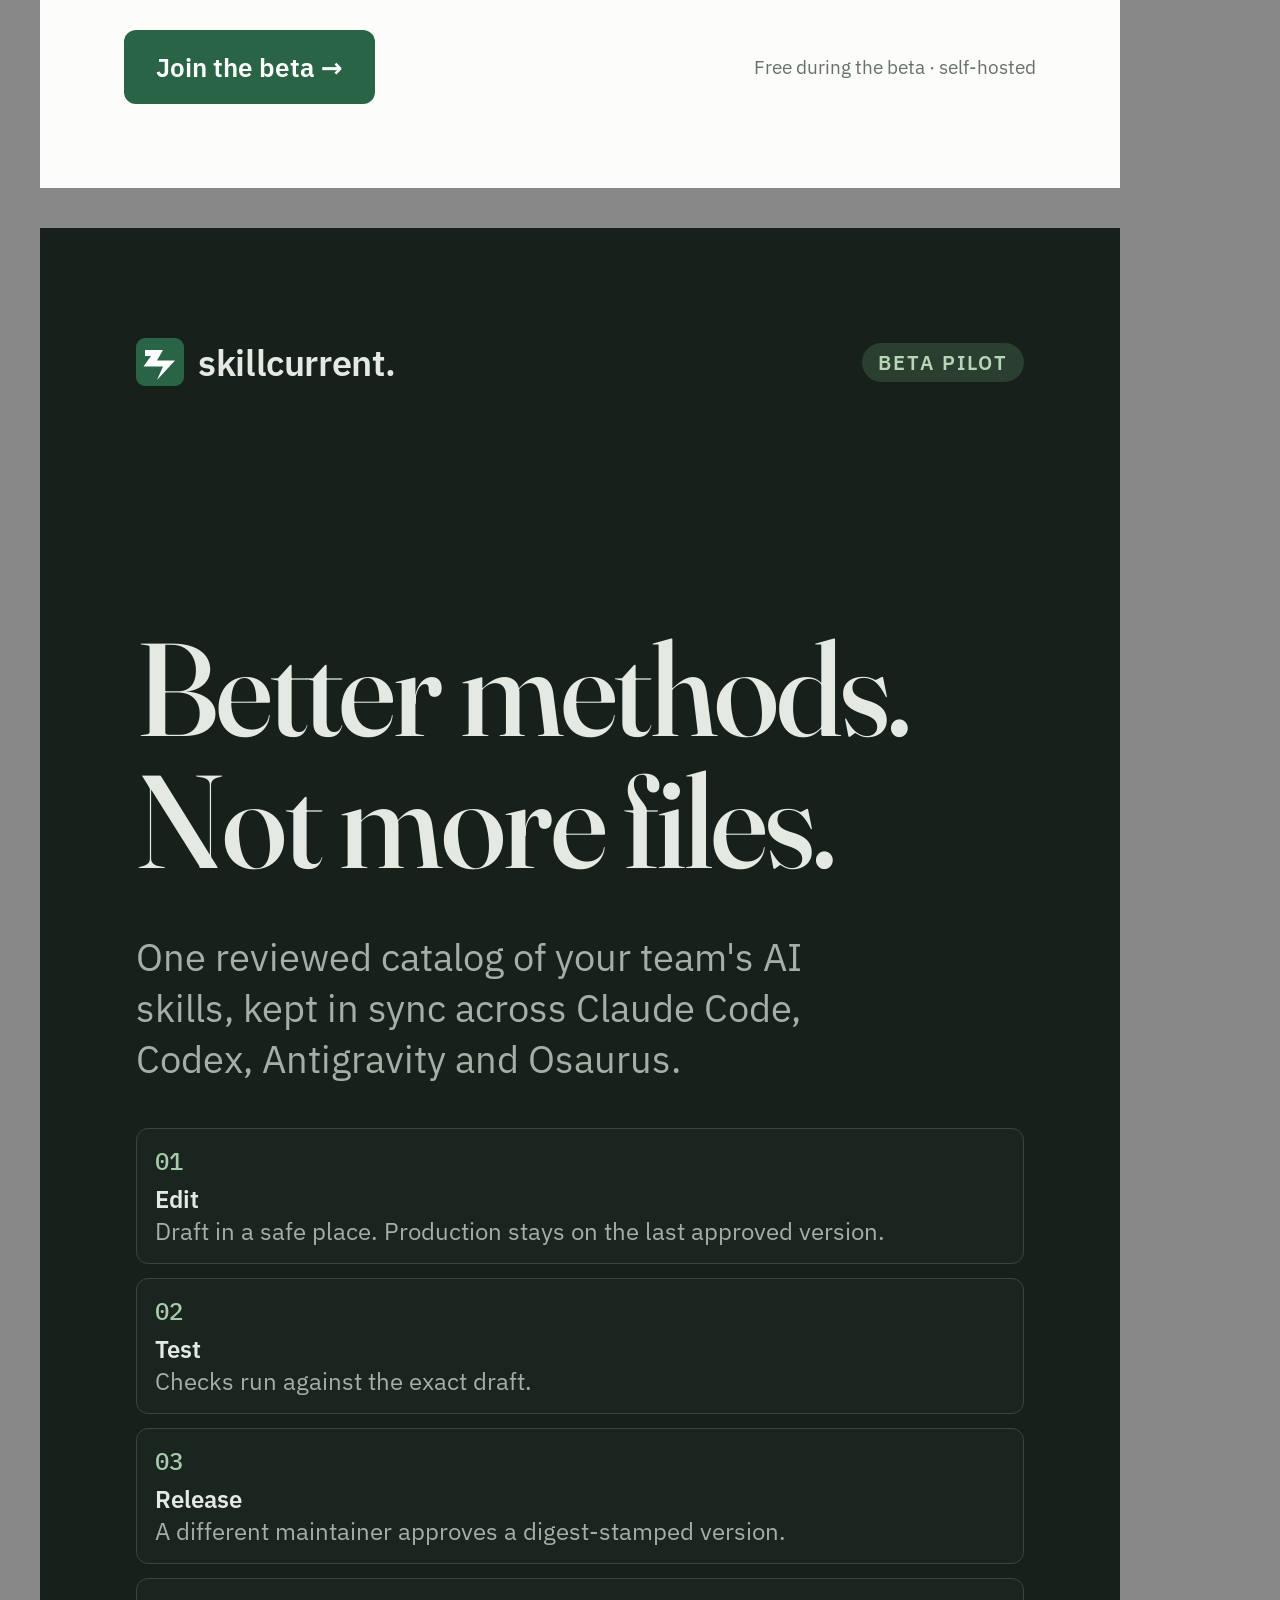
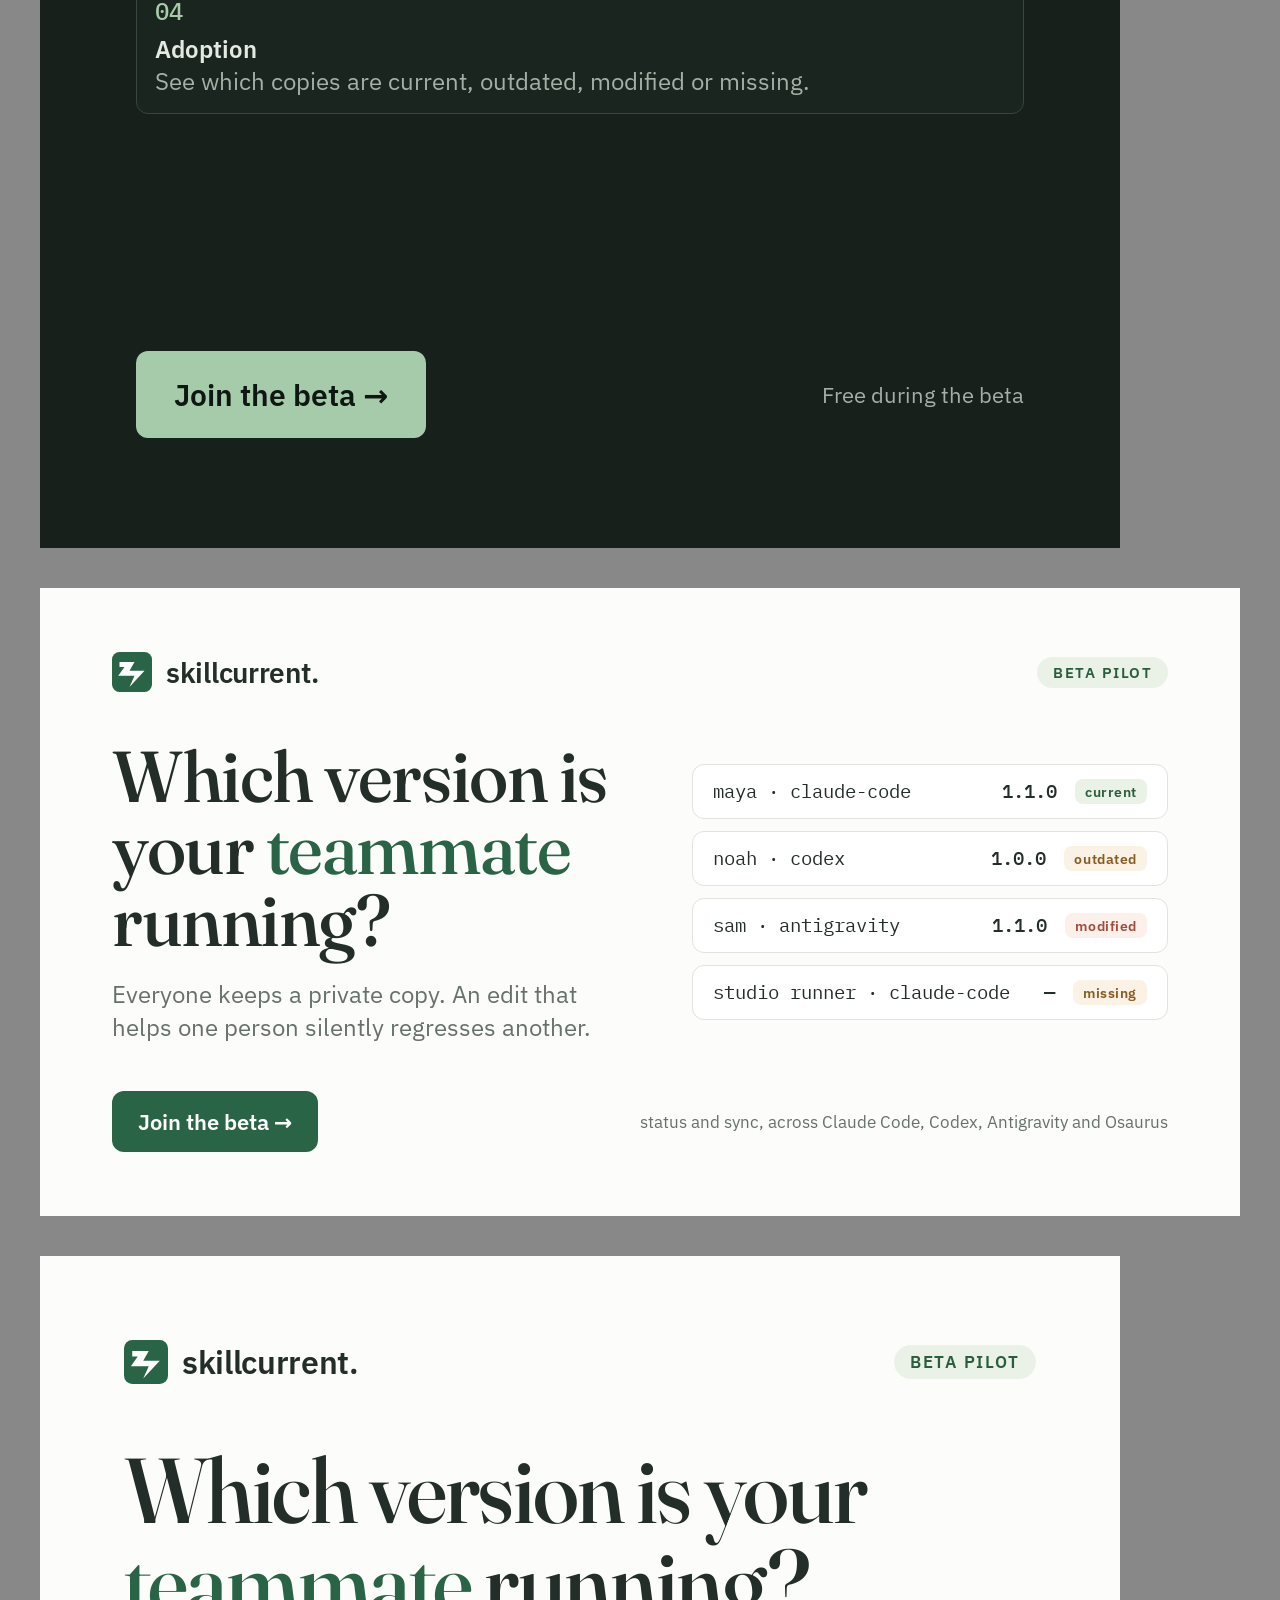
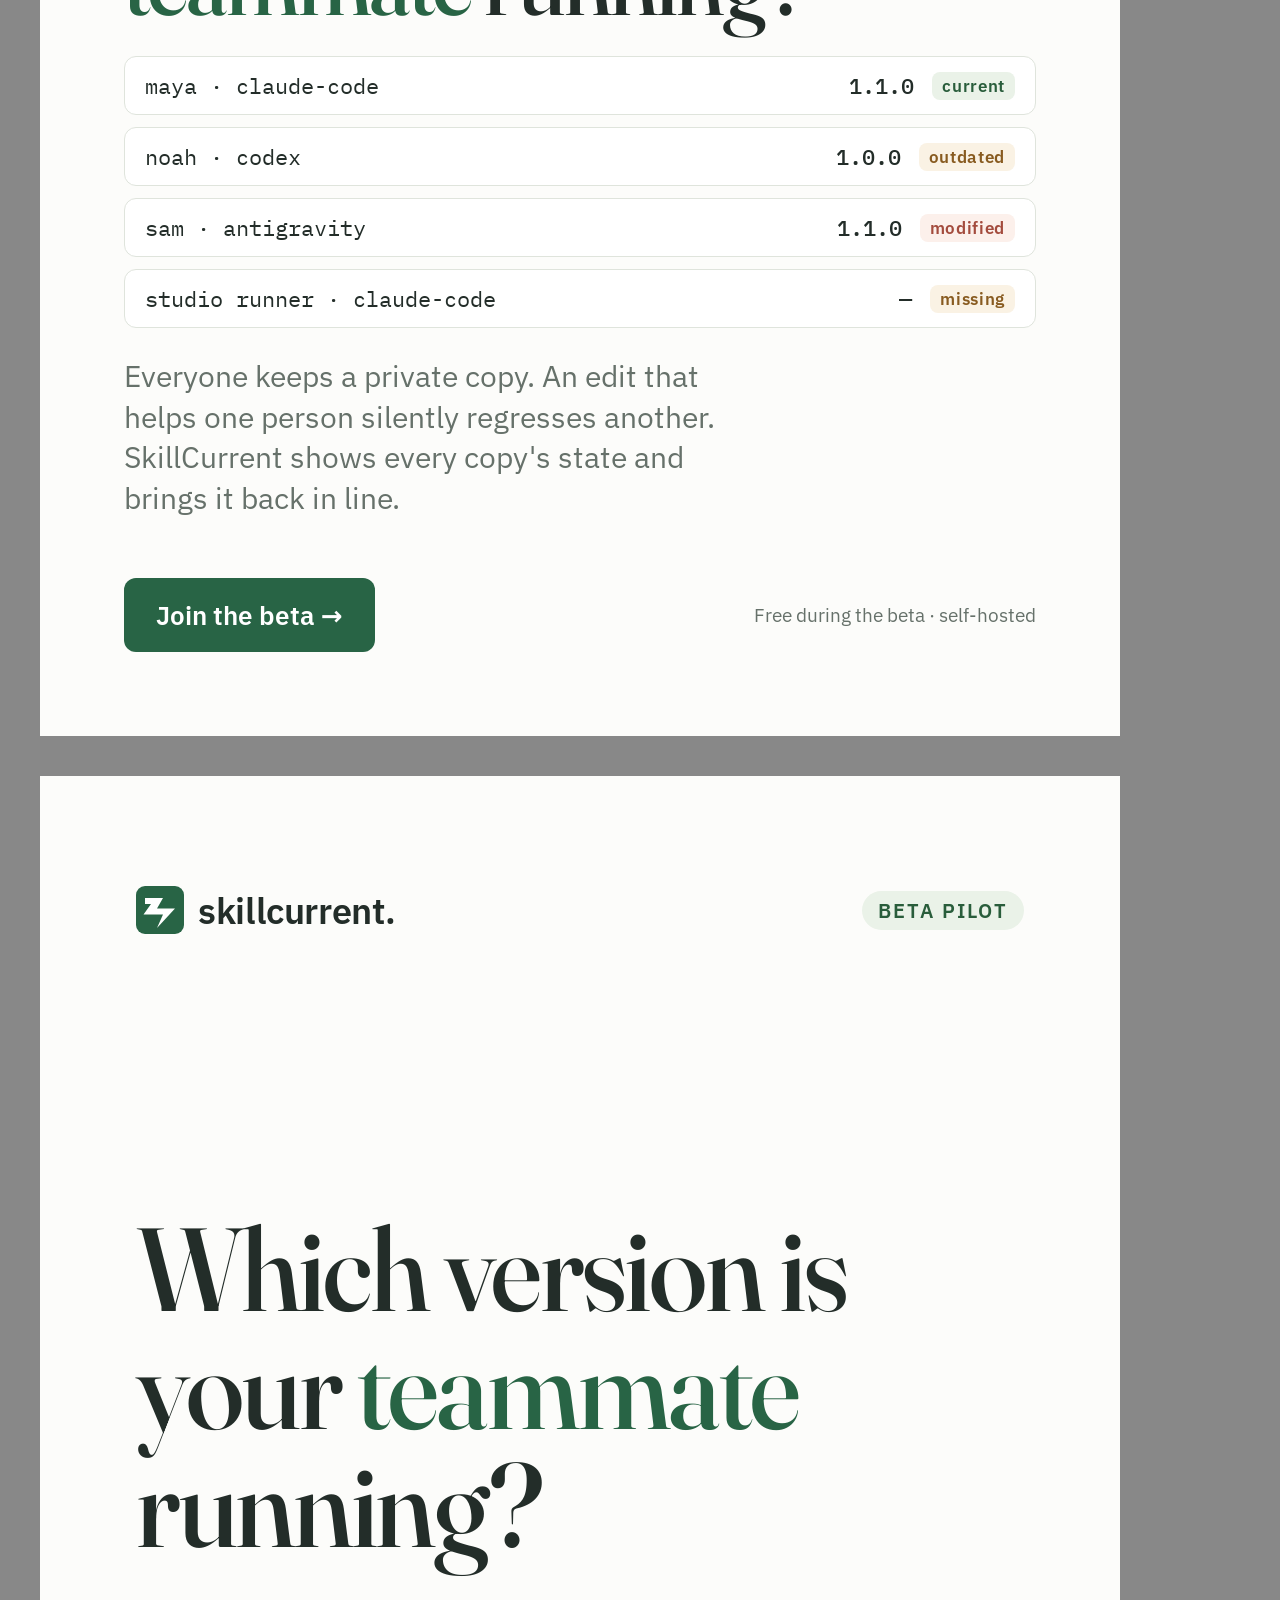
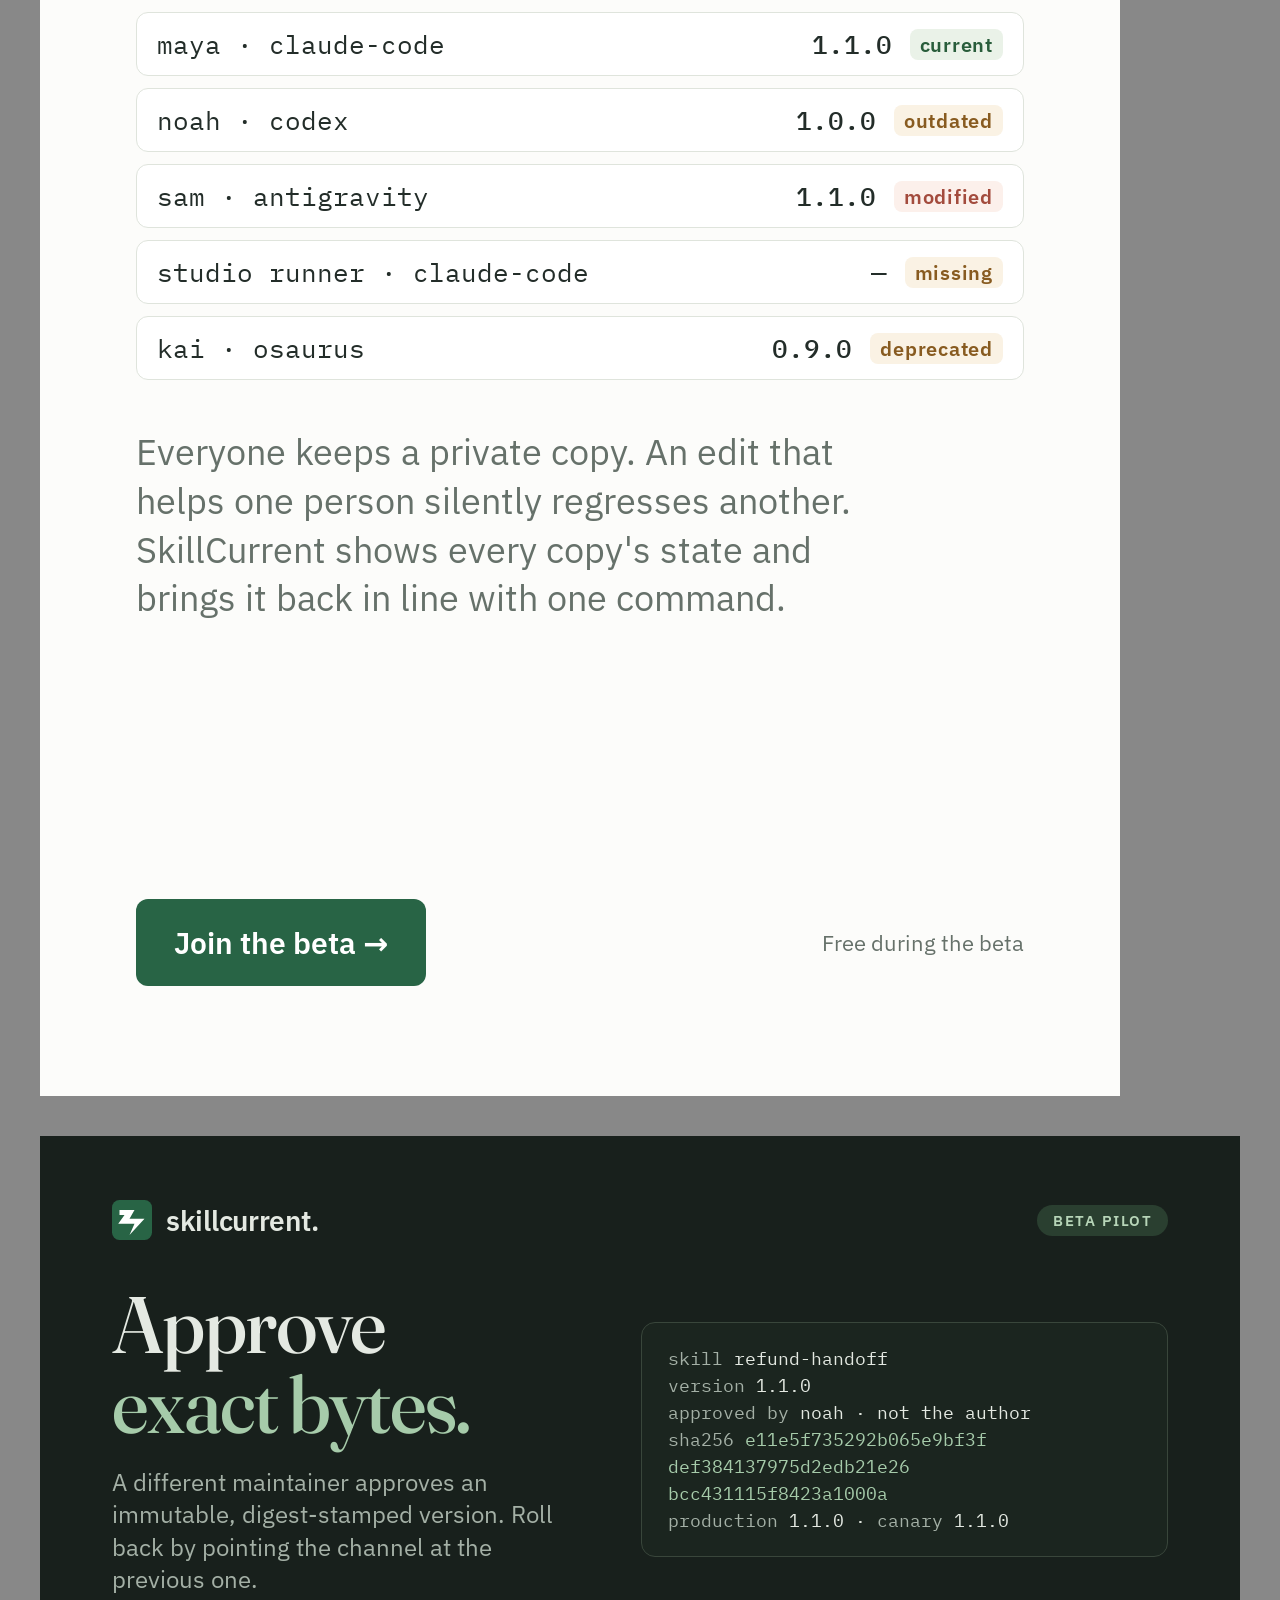
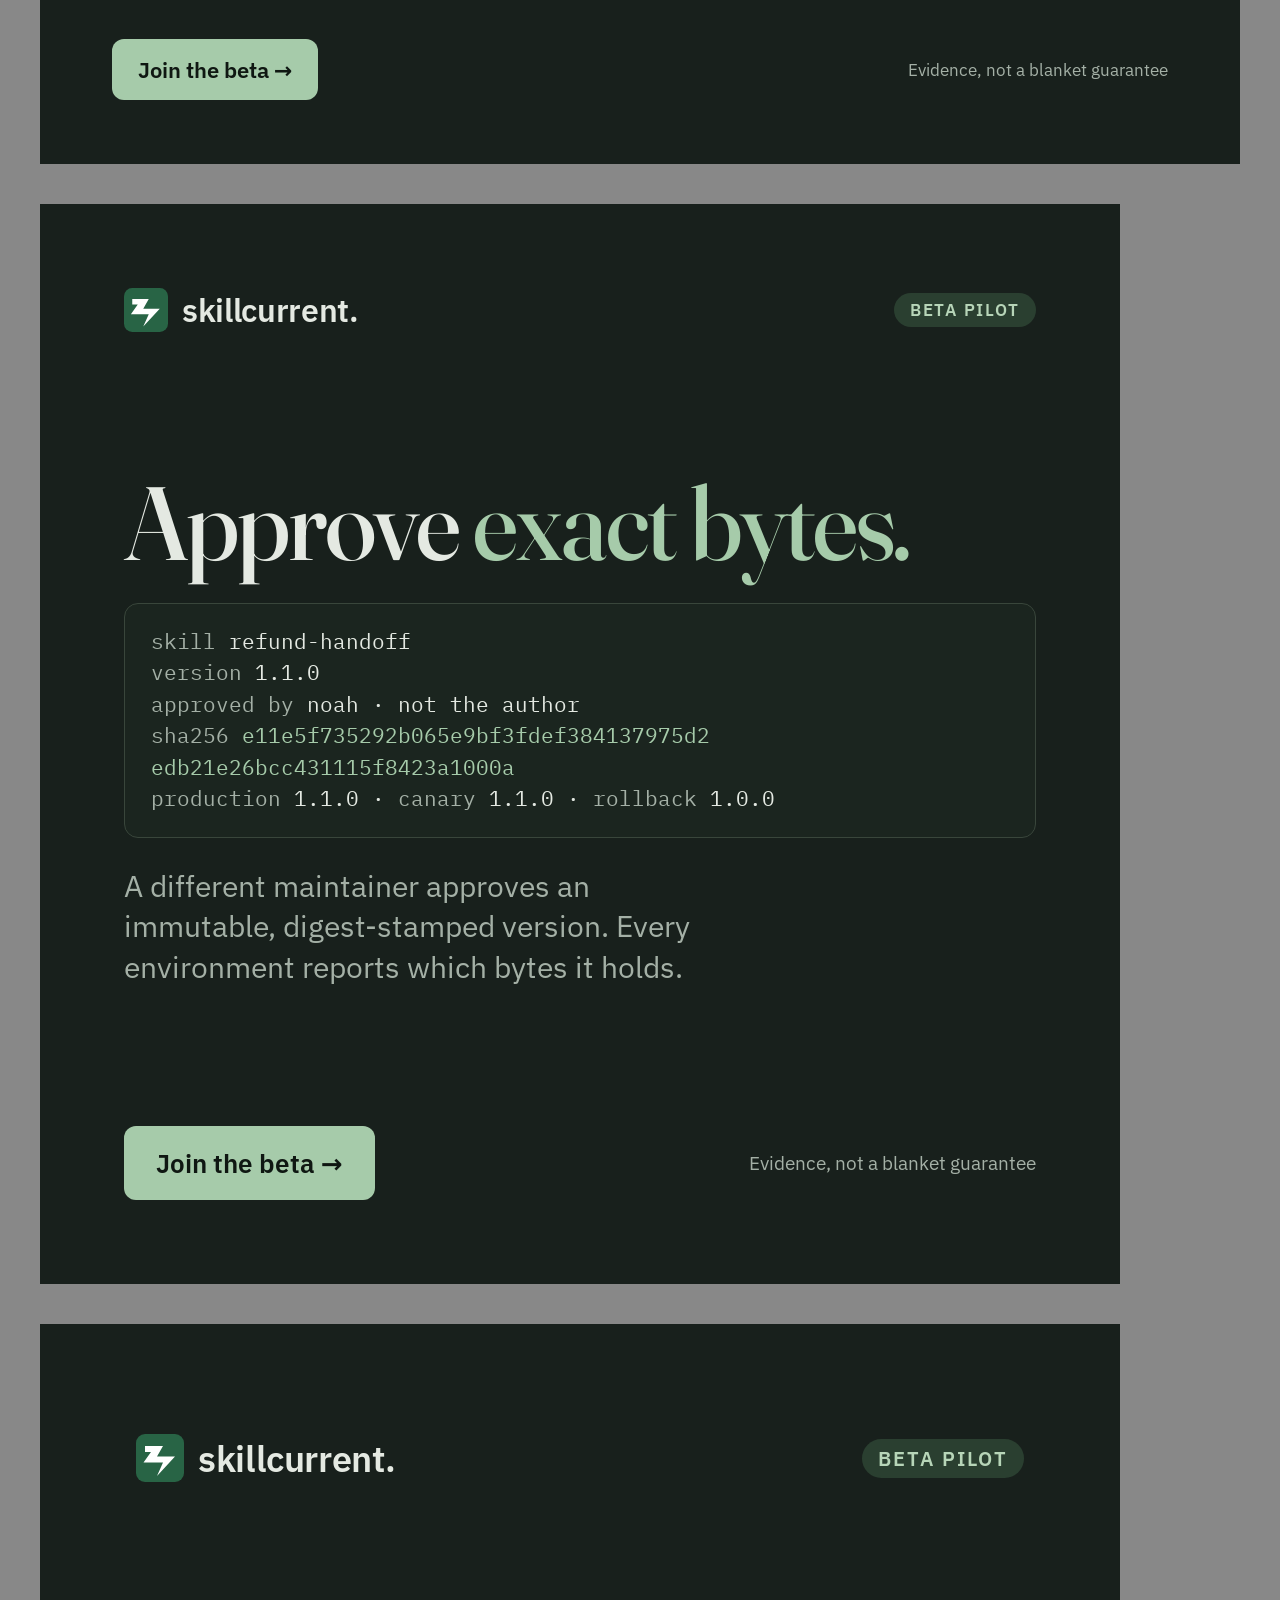
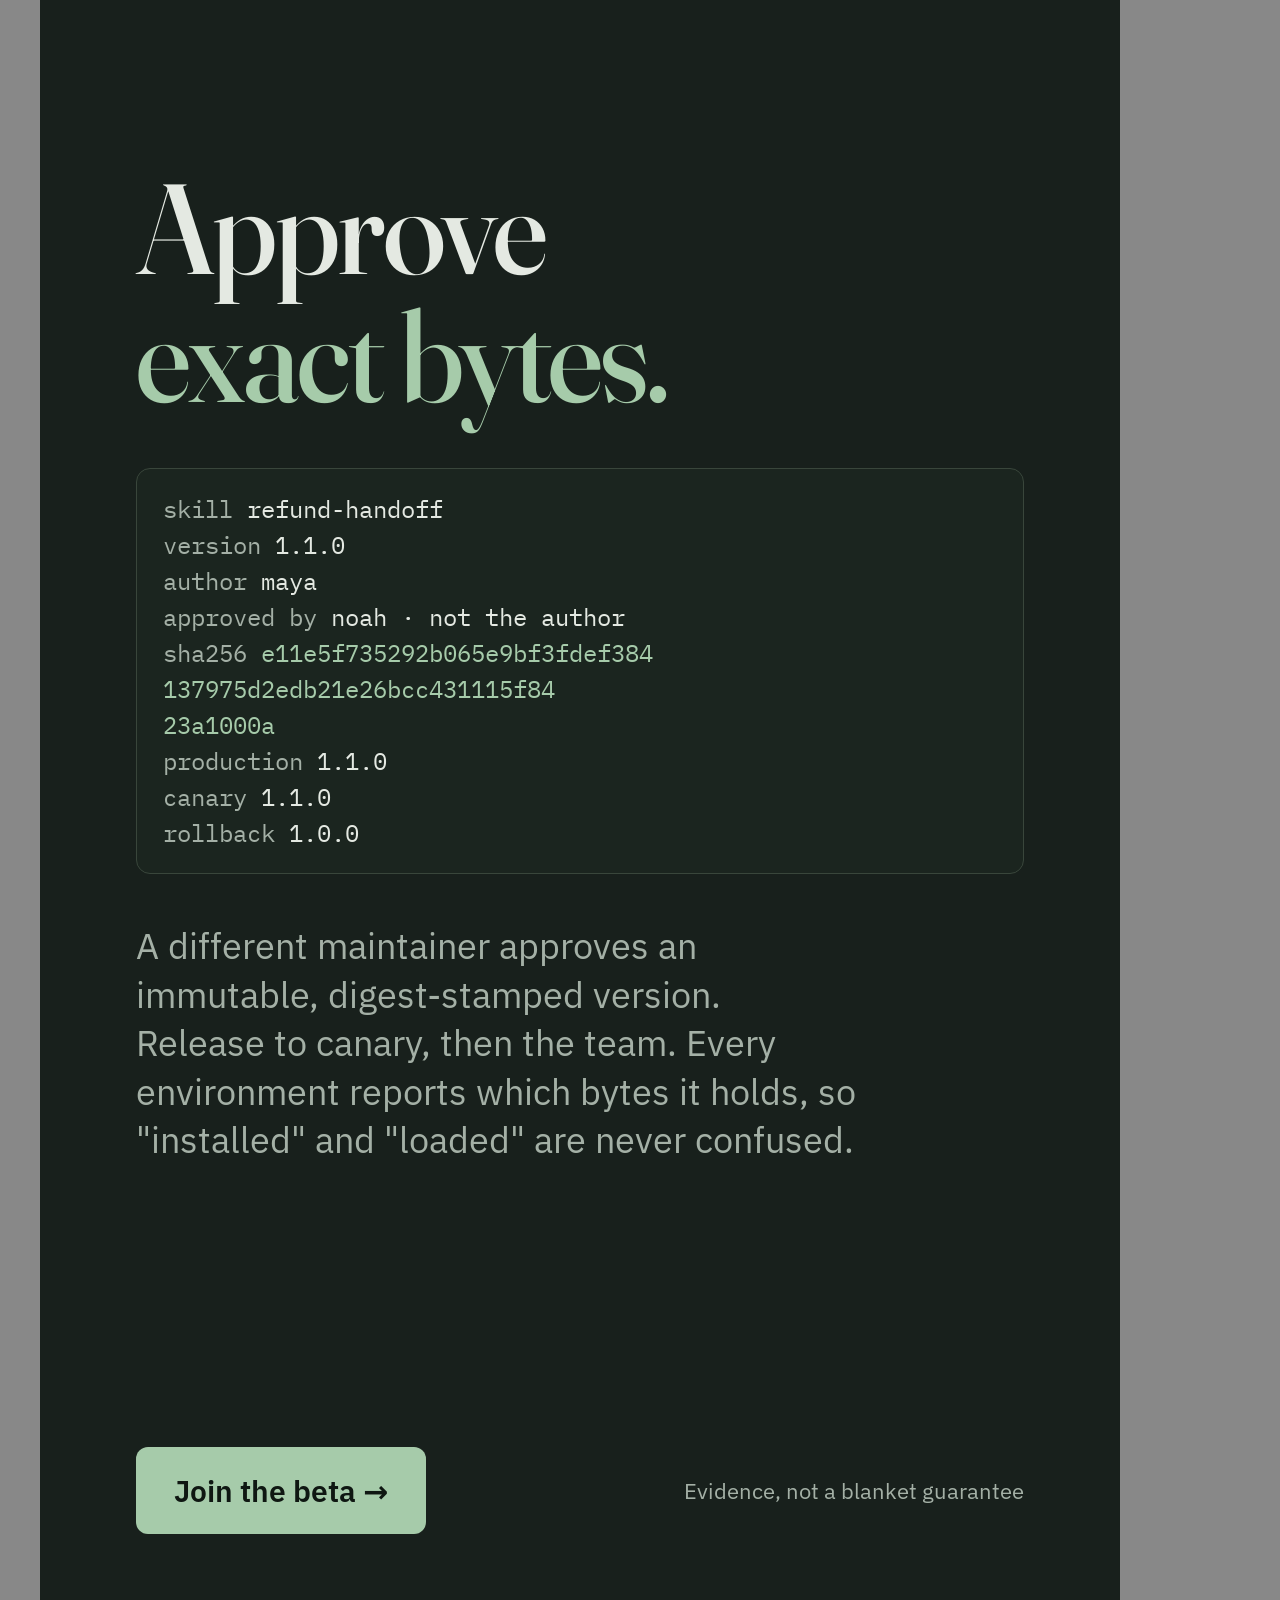
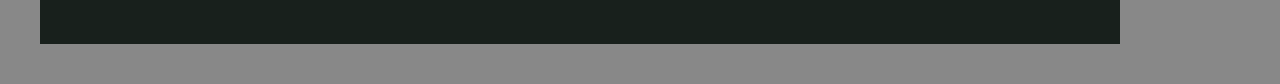
==== commit eaa89844: "skillcurrent: take the beta live and run the pilot Make the beta page deployable on the open interne" ====
--- a/examples/skillcurrent/marketing/ads/creatives.html
+++ b/examples/skillcurrent/marketing/ads/creatives.html
@@ -86,19 +86,19 @@
 
 <!-- ===================== concept: method ===================== -->
 <div class="board light s-card" id="method-1200x628">
-  <div class="top"><div class="brand">%%LOGO40%% skillcurrent.</div><span class="pill">Private beta</span></div>
+  <div class="top"><div class="brand">%%LOGO40%% skillcurrent.</div><span class="pill">Beta pilot</span></div>
   <div class="grow">
     <h1 class="hl" style="font-size:86px">Better methods.<br>Not more files.</h1>
-    <p class="sub" style="font-size:28px">One reviewed catalog of your team's AI skills, kept in sync across every tool your people use.</p>
+    <p class="sub" style="font-size:28px">One reviewed catalog of your team's AI skills, kept in sync across Claude Code, Codex, Antigravity and Osaurus.</p>
   </div>
   <div class="foot"><span class="cta">Join the beta →</span><span class="fine">Free during the beta · self-hosted · one SQLite file</span></div>
 </div>
 
 <div class="board light s-square" id="method-1080x1080">
-  <div class="top"><div class="brand">%%LOGO44%% skillcurrent.</div><span class="pill">Private beta</span></div>
+  <div class="top"><div class="brand">%%LOGO44%% skillcurrent.</div><span class="pill">Beta pilot</span></div>
   <div class="grow">
     <h1 class="hl" style="font-size:108px">Better methods.<br>Not more files.</h1>
-    <p class="sub" style="font-size:32px">One reviewed catalog of your team's AI skills, kept in sync across every tool your people use.</p>
+    <p class="sub" style="font-size:32px">One reviewed catalog of your team's AI skills, kept in sync across Claude Code, Codex, Antigravity and Osaurus.</p>
     <div class="steps">
       <div class="step"><span class="n">01</span><b>Edit</b><span>Draft safely</span></div>
       <div class="step"><span class="n">02</span><b>Test</b><span>Check the bytes</span></div>
@@ -110,10 +110,10 @@
 </div>
 
 <div class="board dark s-story" id="method-1080x1920">
-  <div class="top"><div class="brand">%%LOGO48%% skillcurrent.</div><span class="pill">Private beta</span></div>
+  <div class="top"><div class="brand">%%LOGO48%% skillcurrent.</div><span class="pill">Beta pilot</span></div>
   <div class="grow" style="gap:44px">
     <h1 class="hl" style="font-size:132px">Better methods.<br>Not more files.</h1>
-    <p class="sub" style="font-size:38px">One reviewed catalog of your team's AI skills, kept in sync across every tool your people use.</p>
+    <p class="sub" style="font-size:38px">One reviewed catalog of your team's AI skills, kept in sync across Claude Code, Codex, Antigravity and Osaurus.</p>
     <div class="steps">
       <div class="step"><span class="n">01</span><b>Edit</b><span>Draft in a safe place. Production stays on the last approved version.</span></div>
       <div class="step"><span class="n">02</span><b>Test</b><span>Checks run against the exact draft.</span></div>
@@ -126,7 +126,7 @@
 
 <!-- ===================== concept: drift ===================== -->
 <div class="board light s-card" id="drift-1200x628">
-  <div class="top"><div class="brand">%%LOGO40%% skillcurrent.</div><span class="pill">Private beta</span></div>
+  <div class="top"><div class="brand">%%LOGO40%% skillcurrent.</div><span class="pill">Beta pilot</span></div>
   <div class="grow" style="flex-direction:row;align-items:center;gap:56px">
     <div style="flex:1.1">
       <h1 class="hl" style="font-size:72px">Which version is your <em>teammate</em> running?</h1>
@@ -143,7 +143,7 @@
 </div>
 
 <div class="board light s-square" id="drift-1080x1080">
-  <div class="top"><div class="brand">%%LOGO44%% skillcurrent.</div><span class="pill">Private beta</span></div>
+  <div class="top"><div class="brand">%%LOGO44%% skillcurrent.</div><span class="pill">Beta pilot</span></div>
   <div class="grow">
     <h1 class="hl" style="font-size:92px">Which version is your <em>teammate</em> running?</h1>
     <div class="files">
@@ -158,7 +158,7 @@
 </div>
 
 <div class="board light s-story" id="drift-1080x1920">
-  <div class="top"><div class="brand">%%LOGO48%% skillcurrent.</div><span class="pill">Private beta</span></div>
+  <div class="top"><div class="brand">%%LOGO48%% skillcurrent.</div><span class="pill">Beta pilot</span></div>
   <div class="grow" style="gap:48px">
     <h1 class="hl" style="font-size:118px">Which version is your <em>teammate</em> running?</h1>
     <div class="files">
@@ -175,7 +175,7 @@
 
 <!-- ===================== concept: bytes ===================== -->
 <div class="board dark s-card" id="bytes-1200x628">
-  <div class="top"><div class="brand">%%LOGO40%% skillcurrent.</div><span class="pill">Private beta</span></div>
+  <div class="top"><div class="brand">%%LOGO40%% skillcurrent.</div><span class="pill">Beta pilot</span></div>
   <div class="grow" style="flex-direction:row;align-items:center;gap:56px">
     <div style="flex:1">
       <h1 class="hl" style="font-size:80px">Approve <em>exact bytes.</em></h1>
@@ -187,7 +187,7 @@
 </div>
 
 <div class="board dark s-square" id="bytes-1080x1080">
-  <div class="top"><div class="brand">%%LOGO44%% skillcurrent.</div><span class="pill">Private beta</span></div>
+  <div class="top"><div class="brand">%%LOGO44%% skillcurrent.</div><span class="pill">Beta pilot</span></div>
   <div class="grow">
     <h1 class="hl" style="font-size:104px">Approve <em>exact bytes.</em></h1>
     <div class="hash"><span class="k">skill</span>      refund-handoff<br><span class="k">version</span>    1.1.0<br><span class="k">approved by</span> noah · not the author<br><span class="k">sha256</span>     <span class="g">e11e5f735292b065e9bf3fdef384137975d2<br>edb21e26bcc431115f8423a1000a</span><br><span class="k">production</span> 1.1.0 · <span class="k">canary</span> 1.1.0 · <span class="k">rollback</span> 1.0.0</div>
@@ -197,7 +197,7 @@
 </div>
 
 <div class="board dark s-story" id="bytes-1080x1920">
-  <div class="top"><div class="brand">%%LOGO48%% skillcurrent.</div><span class="pill">Private beta</span></div>
+  <div class="top"><div class="brand">%%LOGO48%% skillcurrent.</div><span class="pill">Beta pilot</span></div>
   <div class="grow" style="gap:48px">
     <h1 class="hl" style="font-size:128px">Approve <em>exact bytes.</em></h1>
     <div class="hash"><span class="k">skill</span>      refund-handoff<br><span class="k">version</span>    1.1.0<br><span class="k">author</span>     maya<br><span class="k">approved by</span> noah · not the author<br><span class="k">sha256</span>     <span class="g">e11e5f735292b065e9bf3fdef384<br>137975d2edb21e26bcc431115f84<br>23a1000a</span><br><span class="k">production</span> 1.1.0<br><span class="k">canary</span>     1.1.0<br><span class="k">rollback</span>   1.0.0</div>
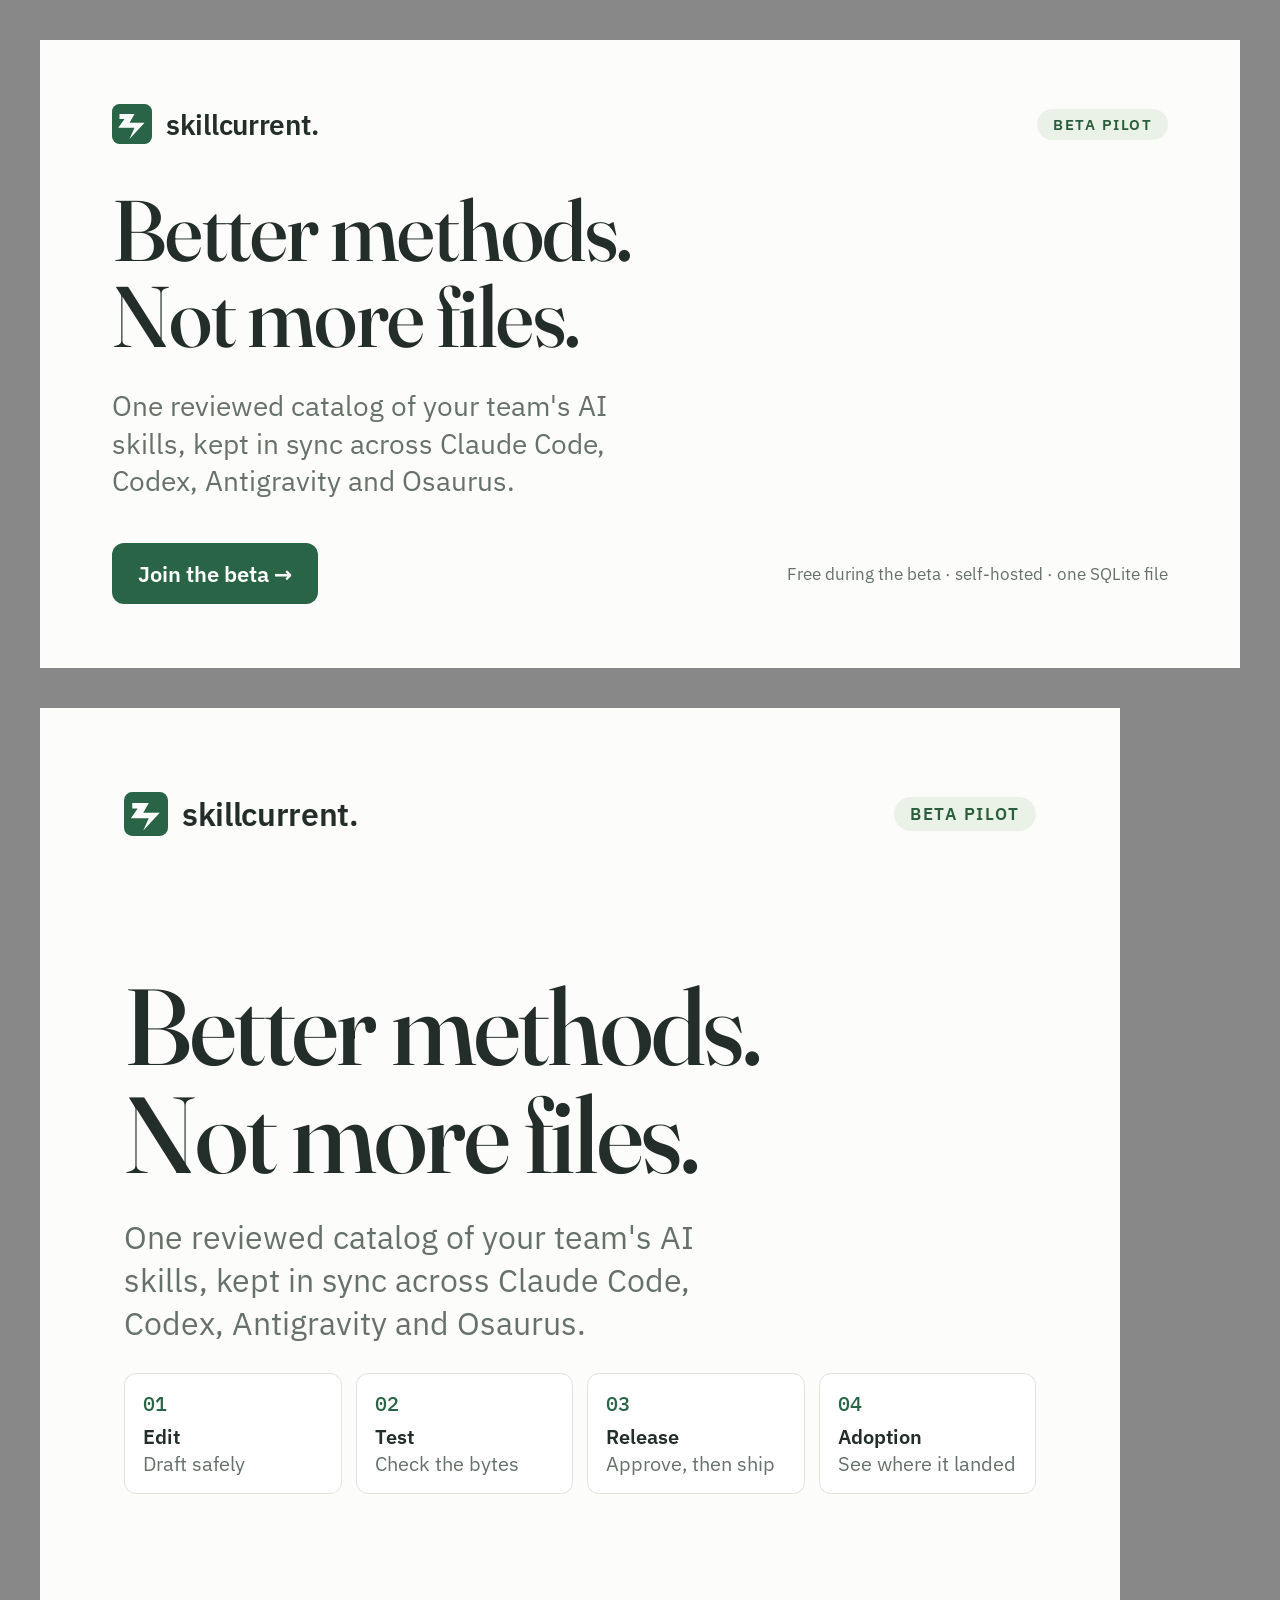
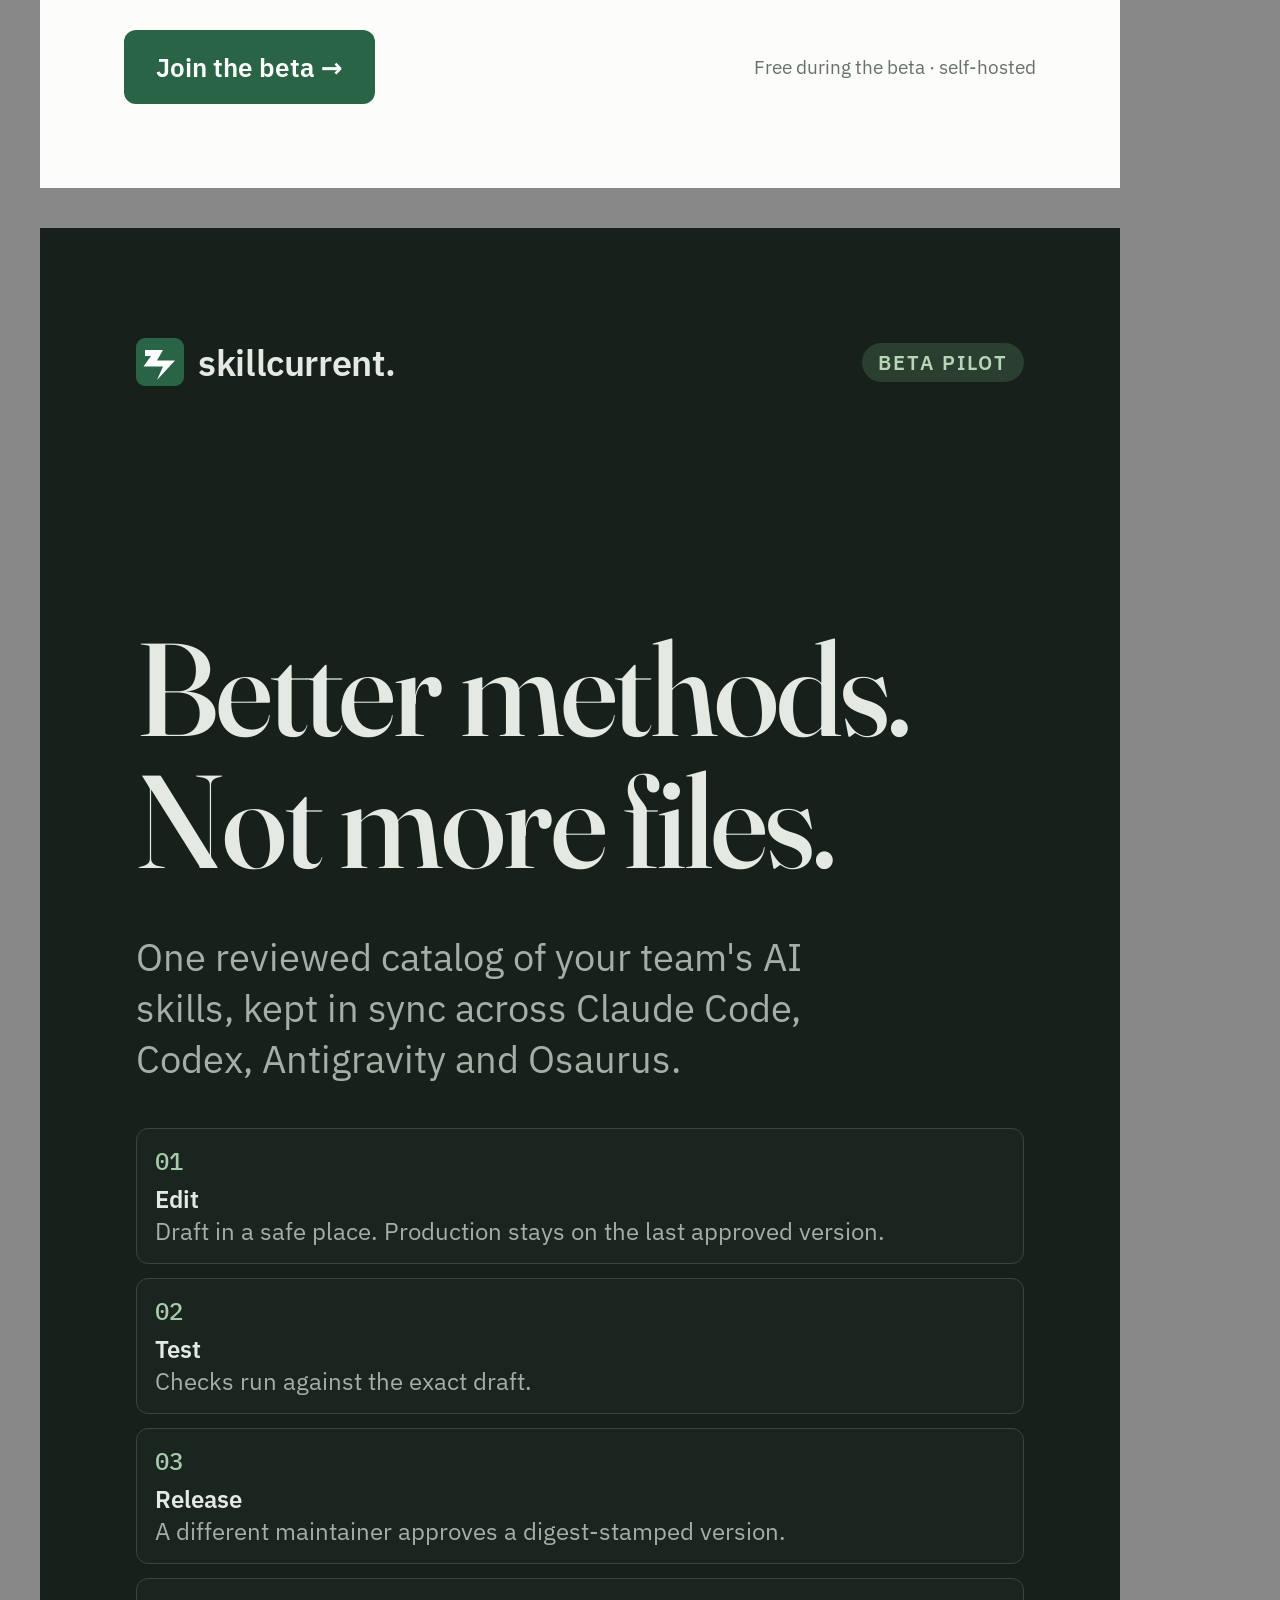
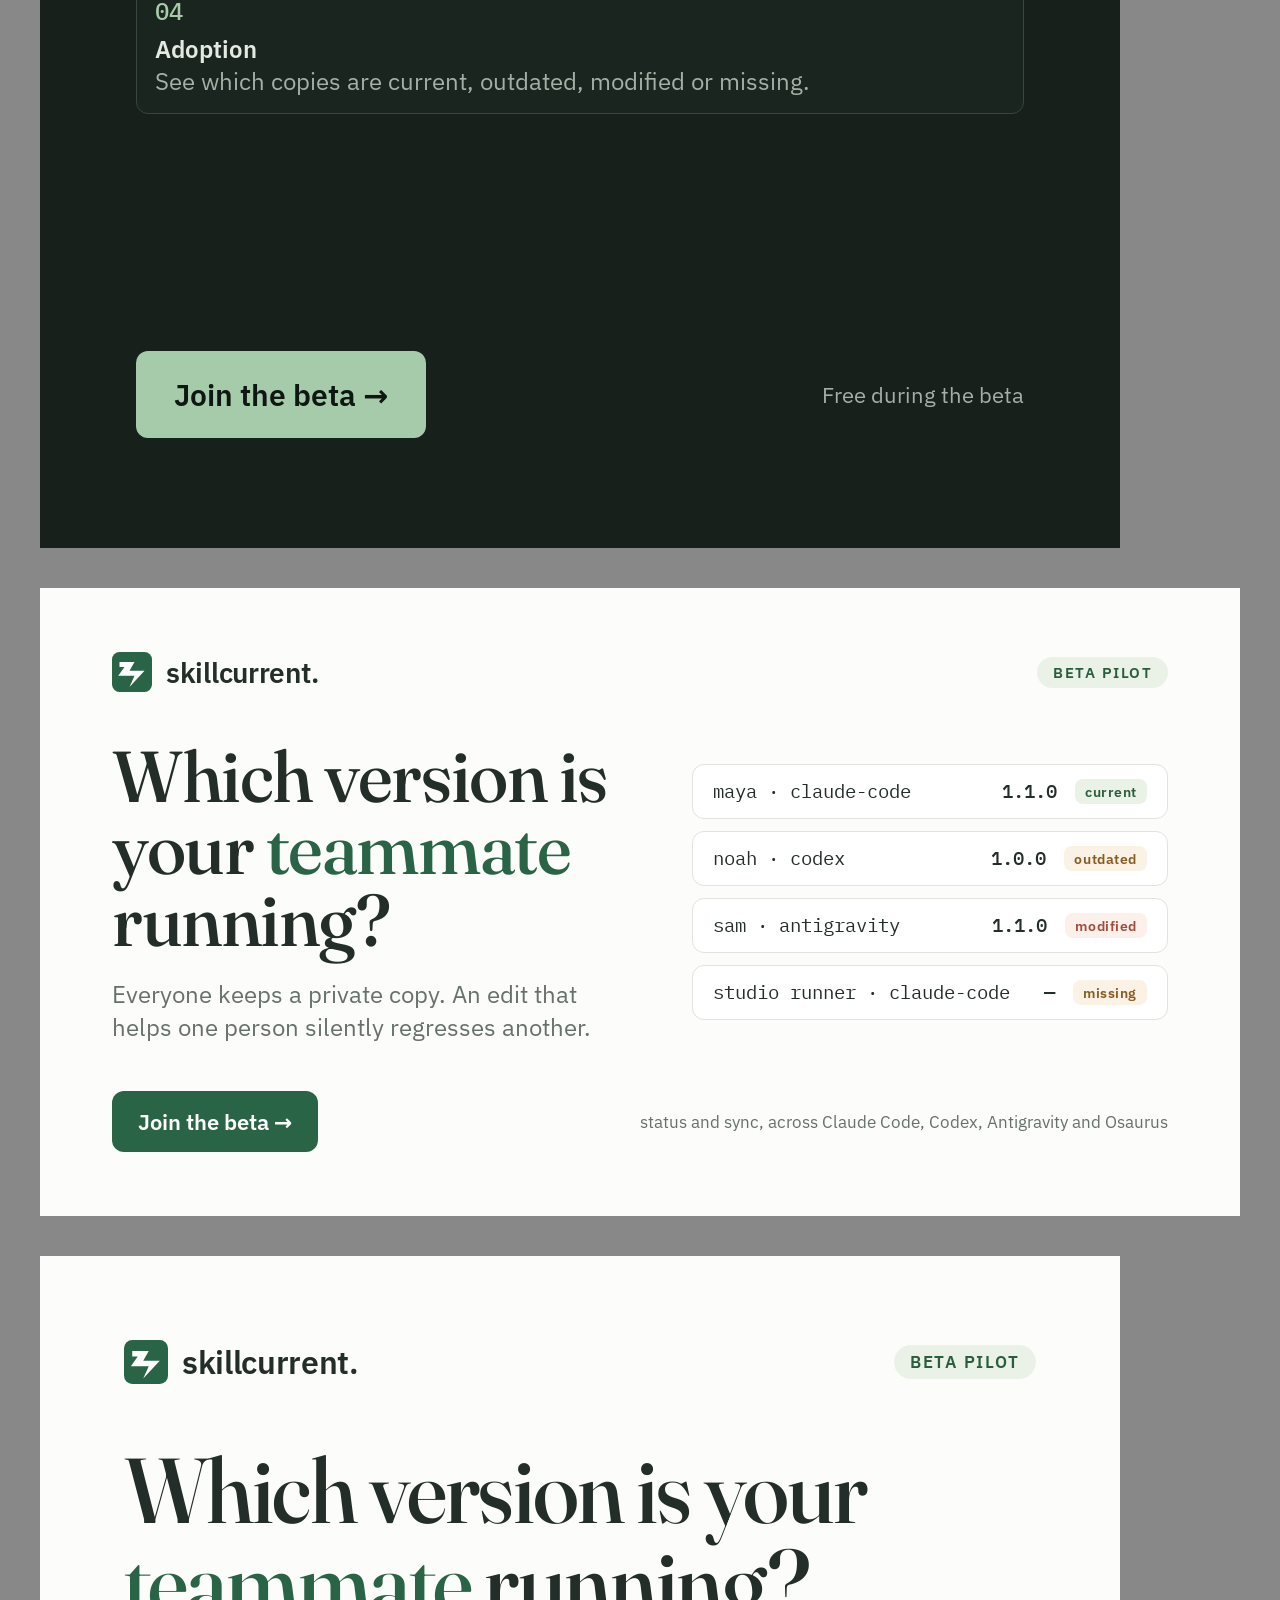
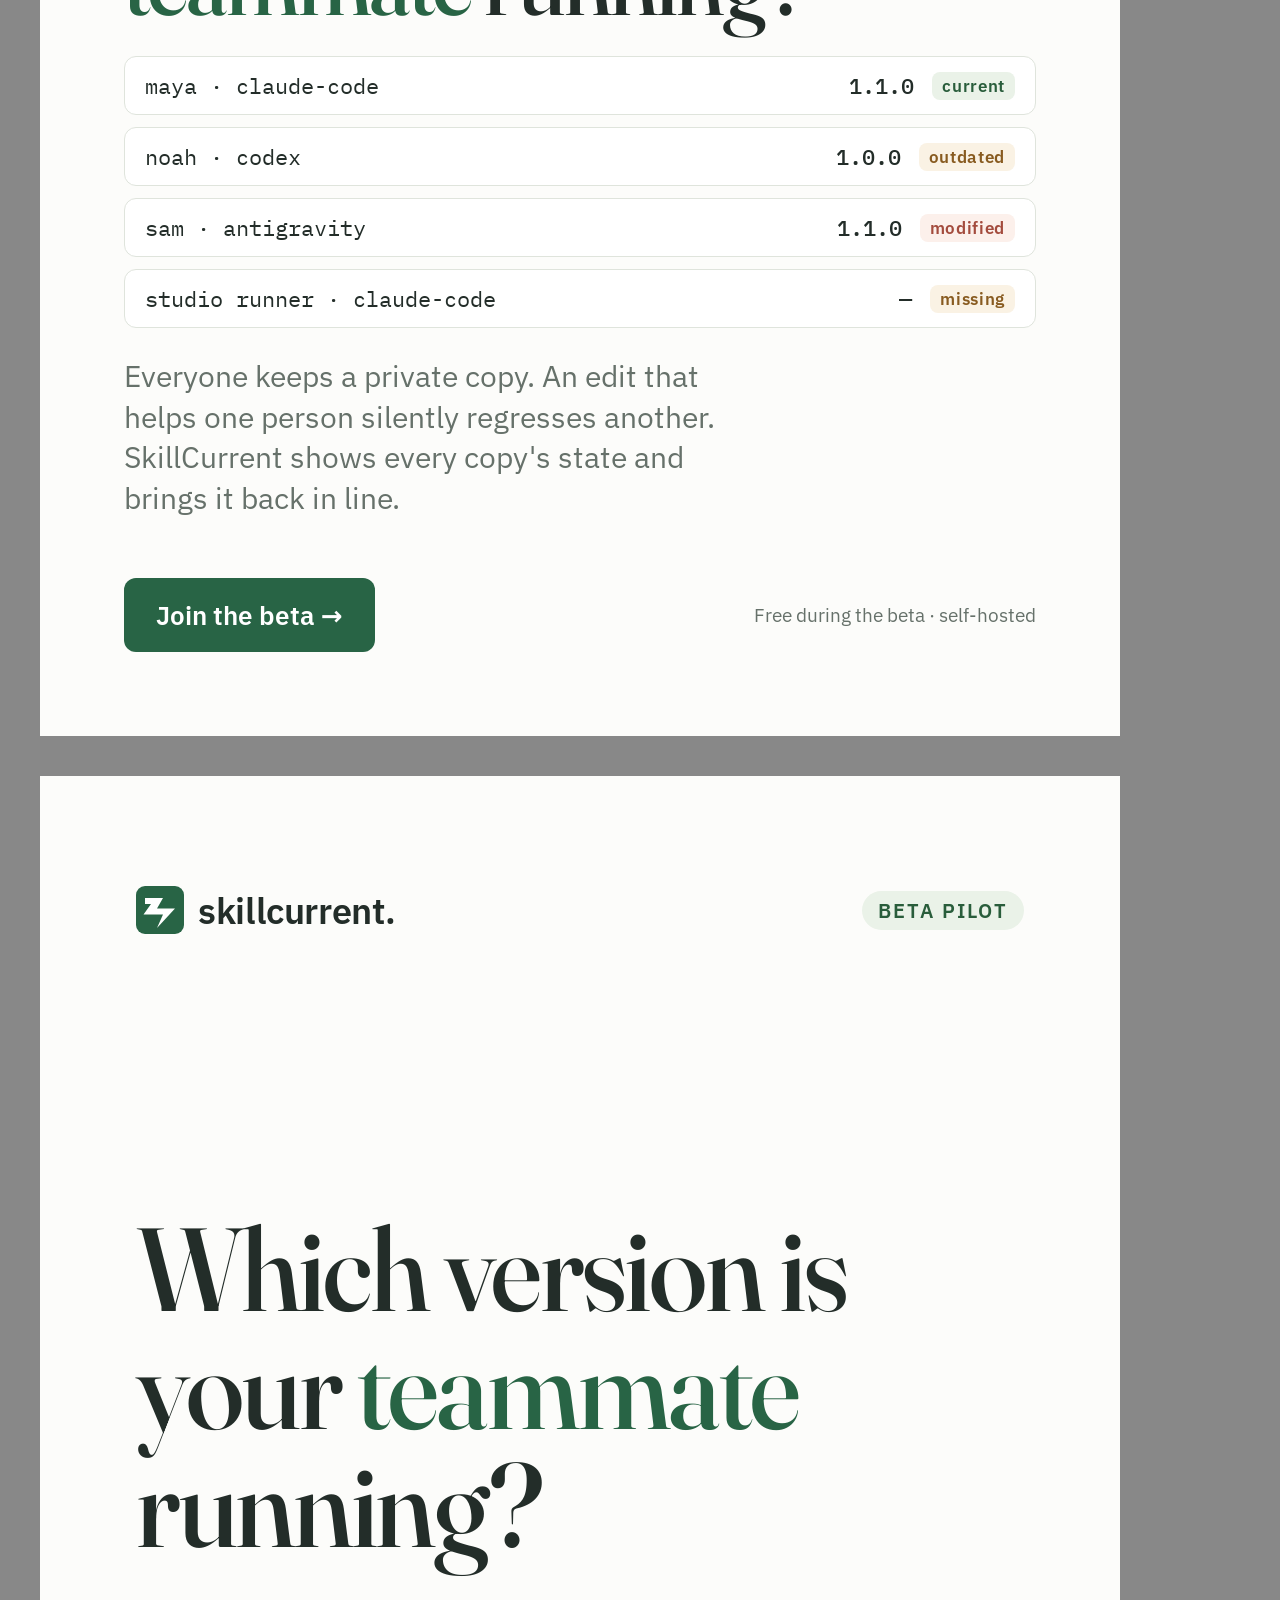
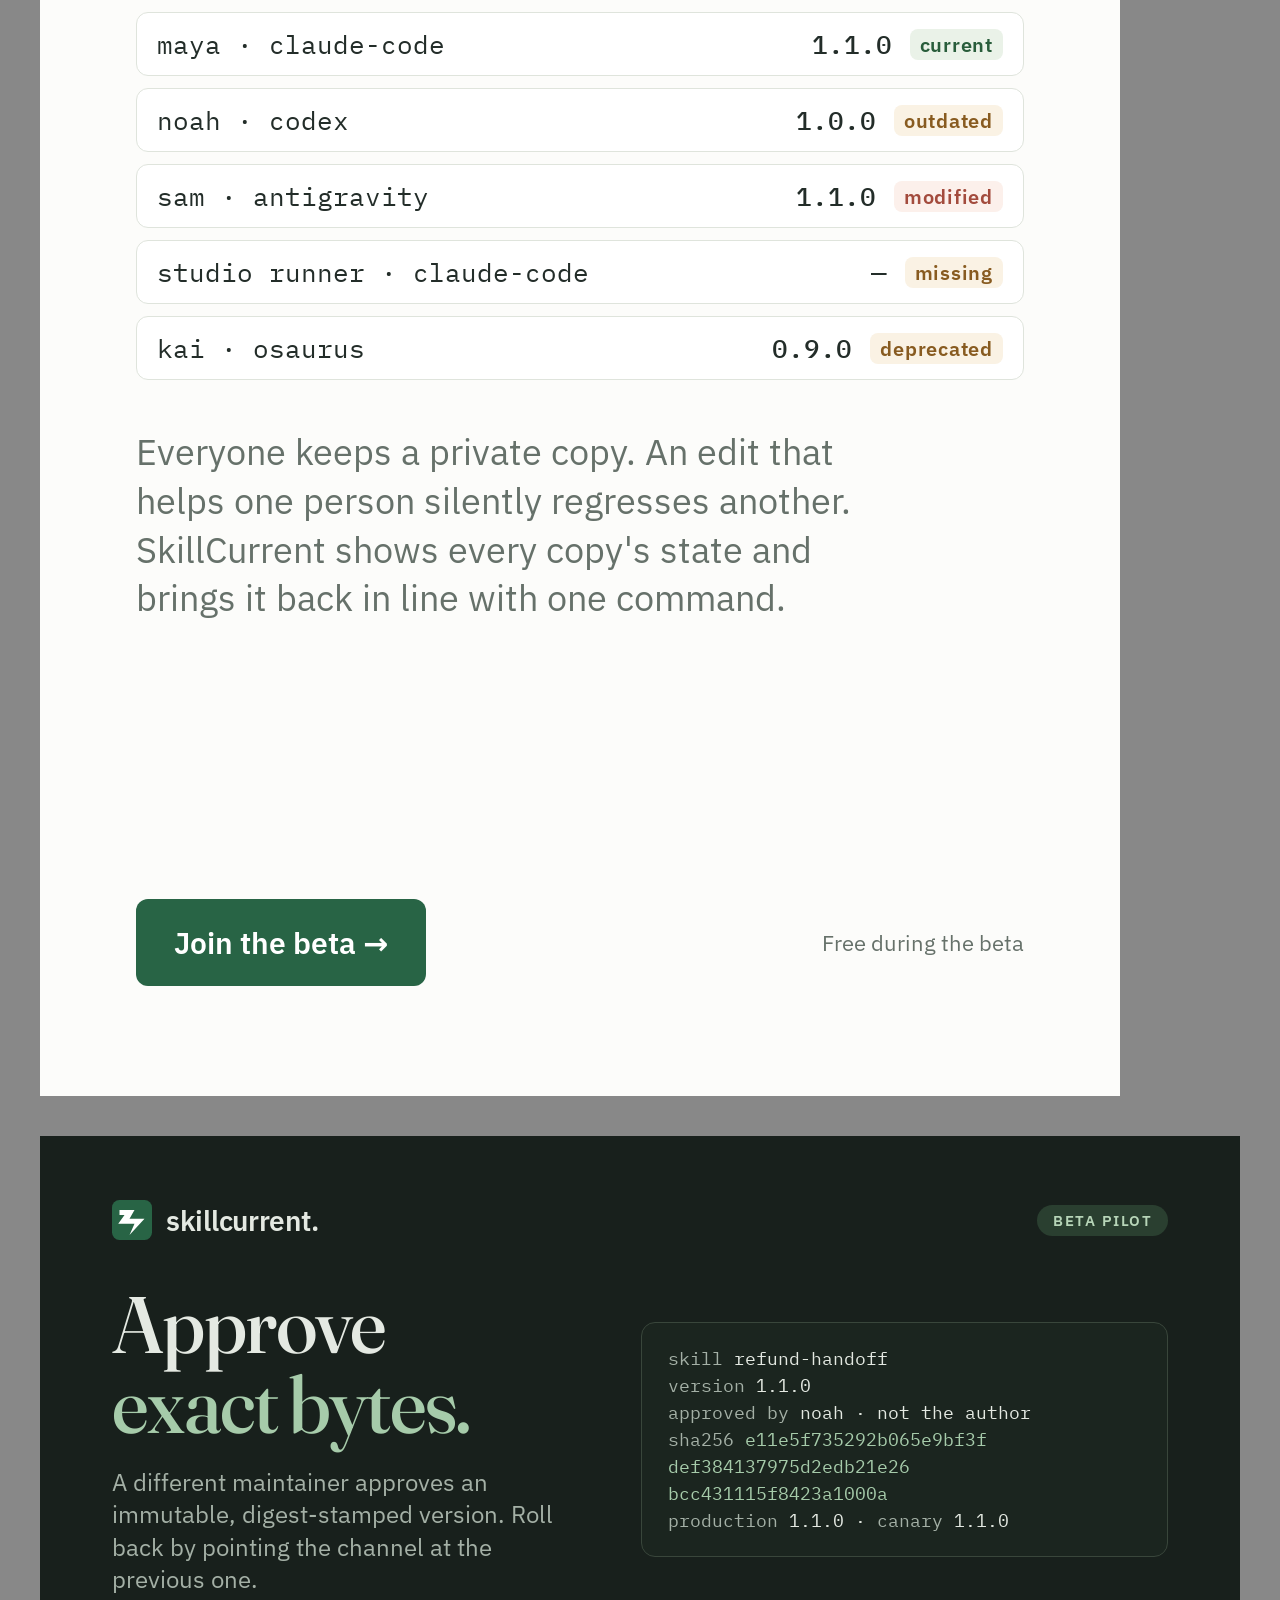
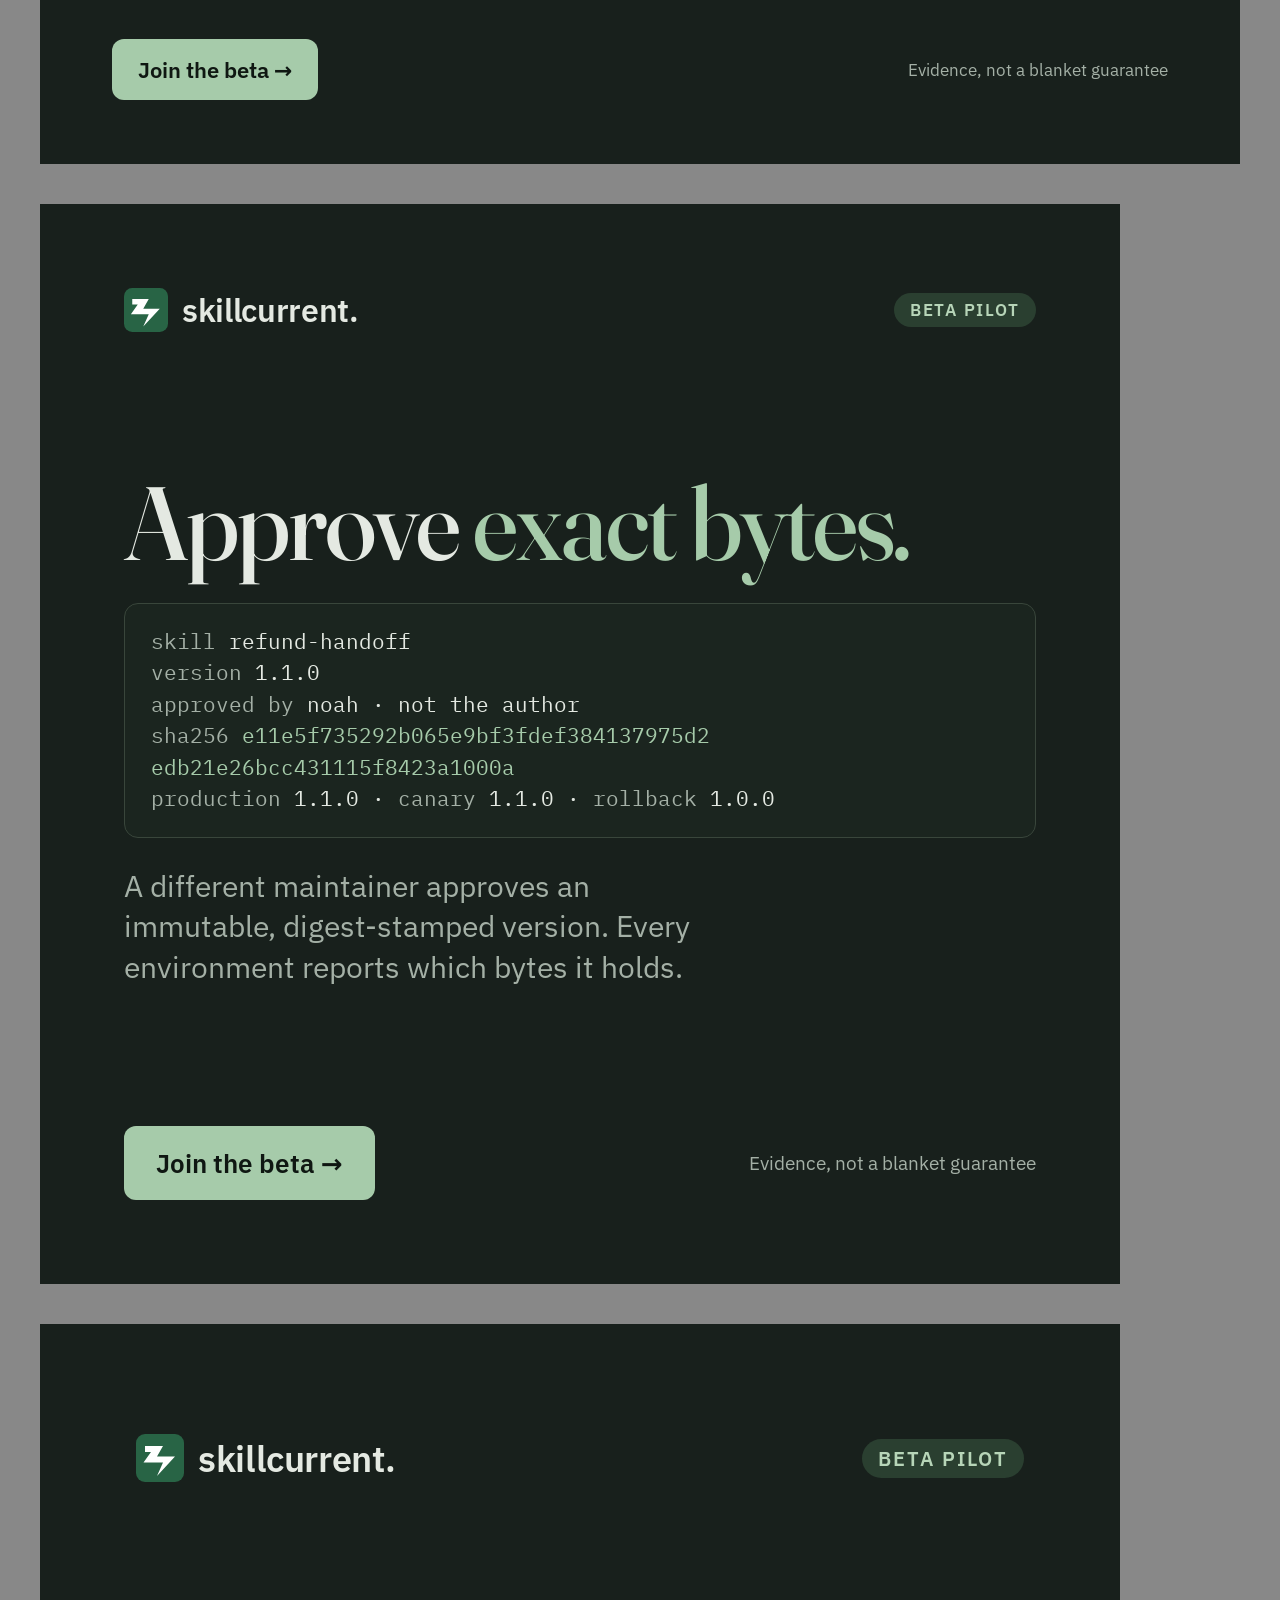
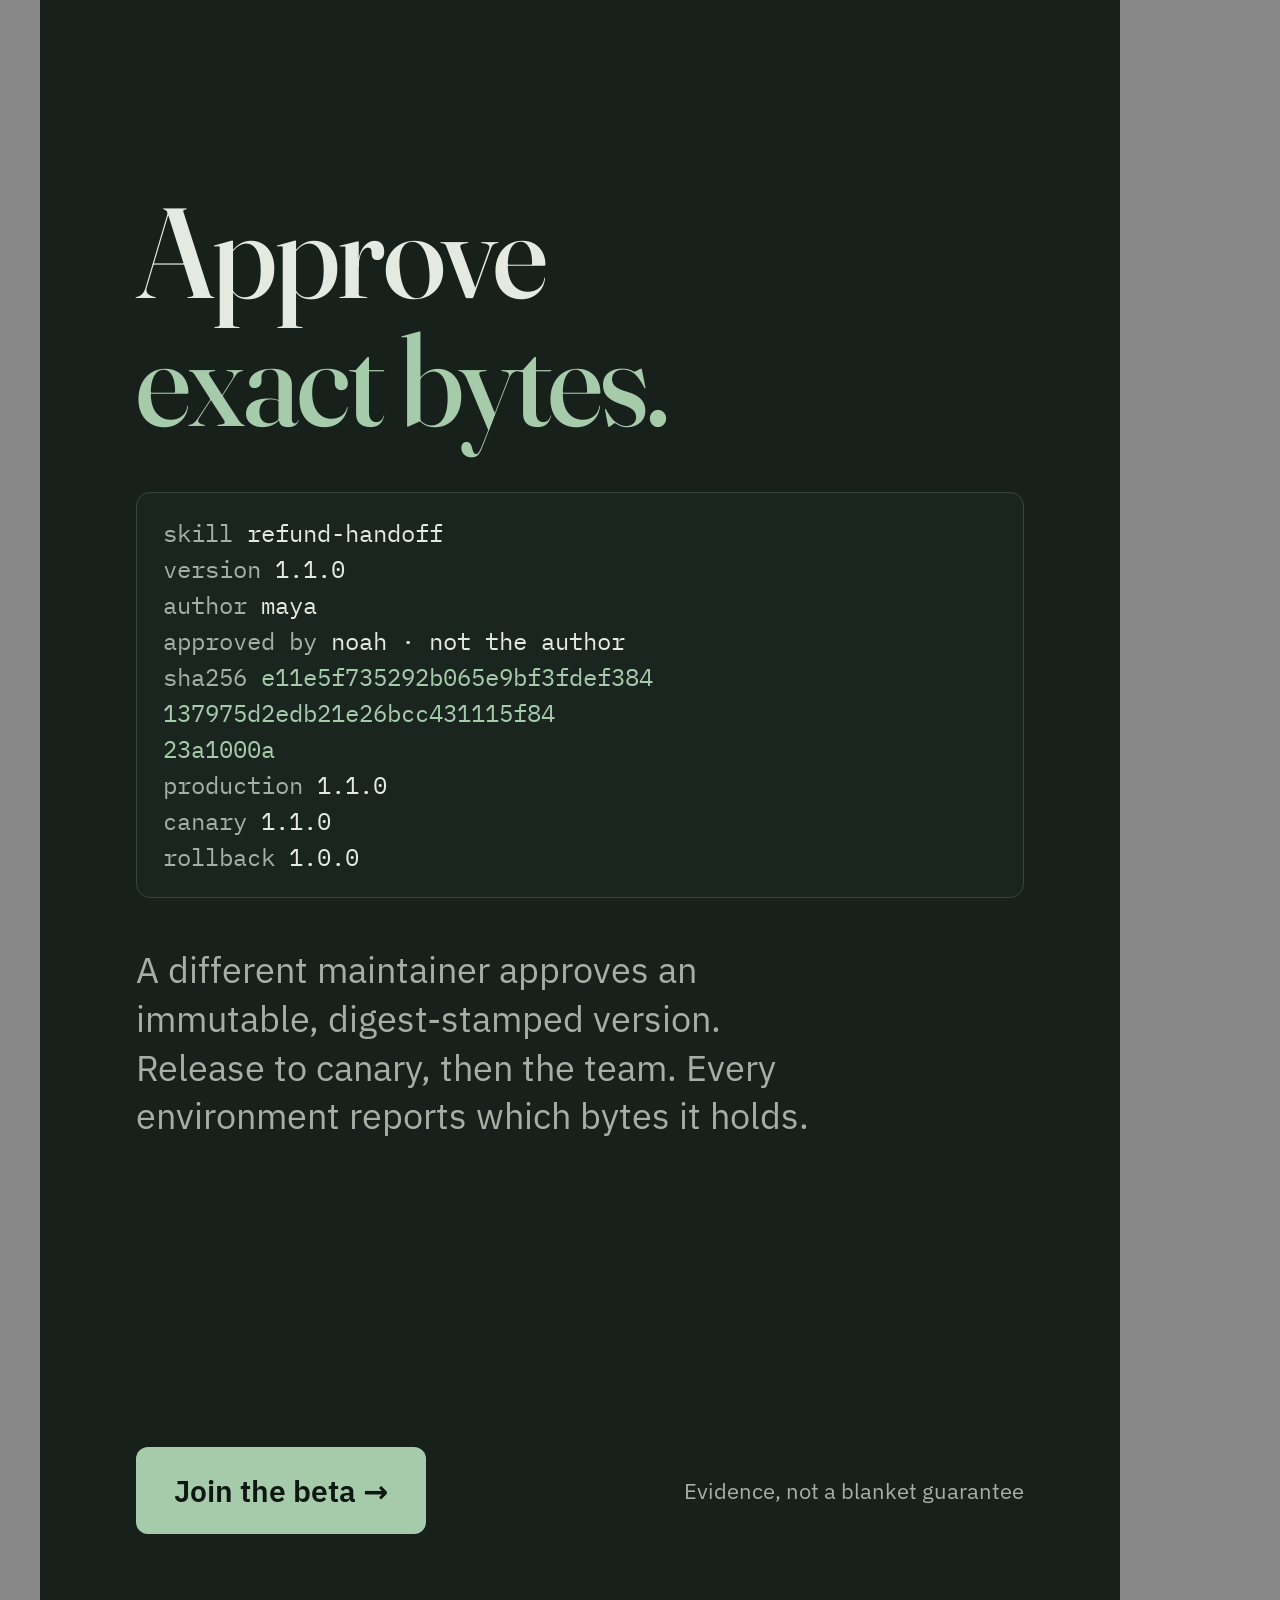
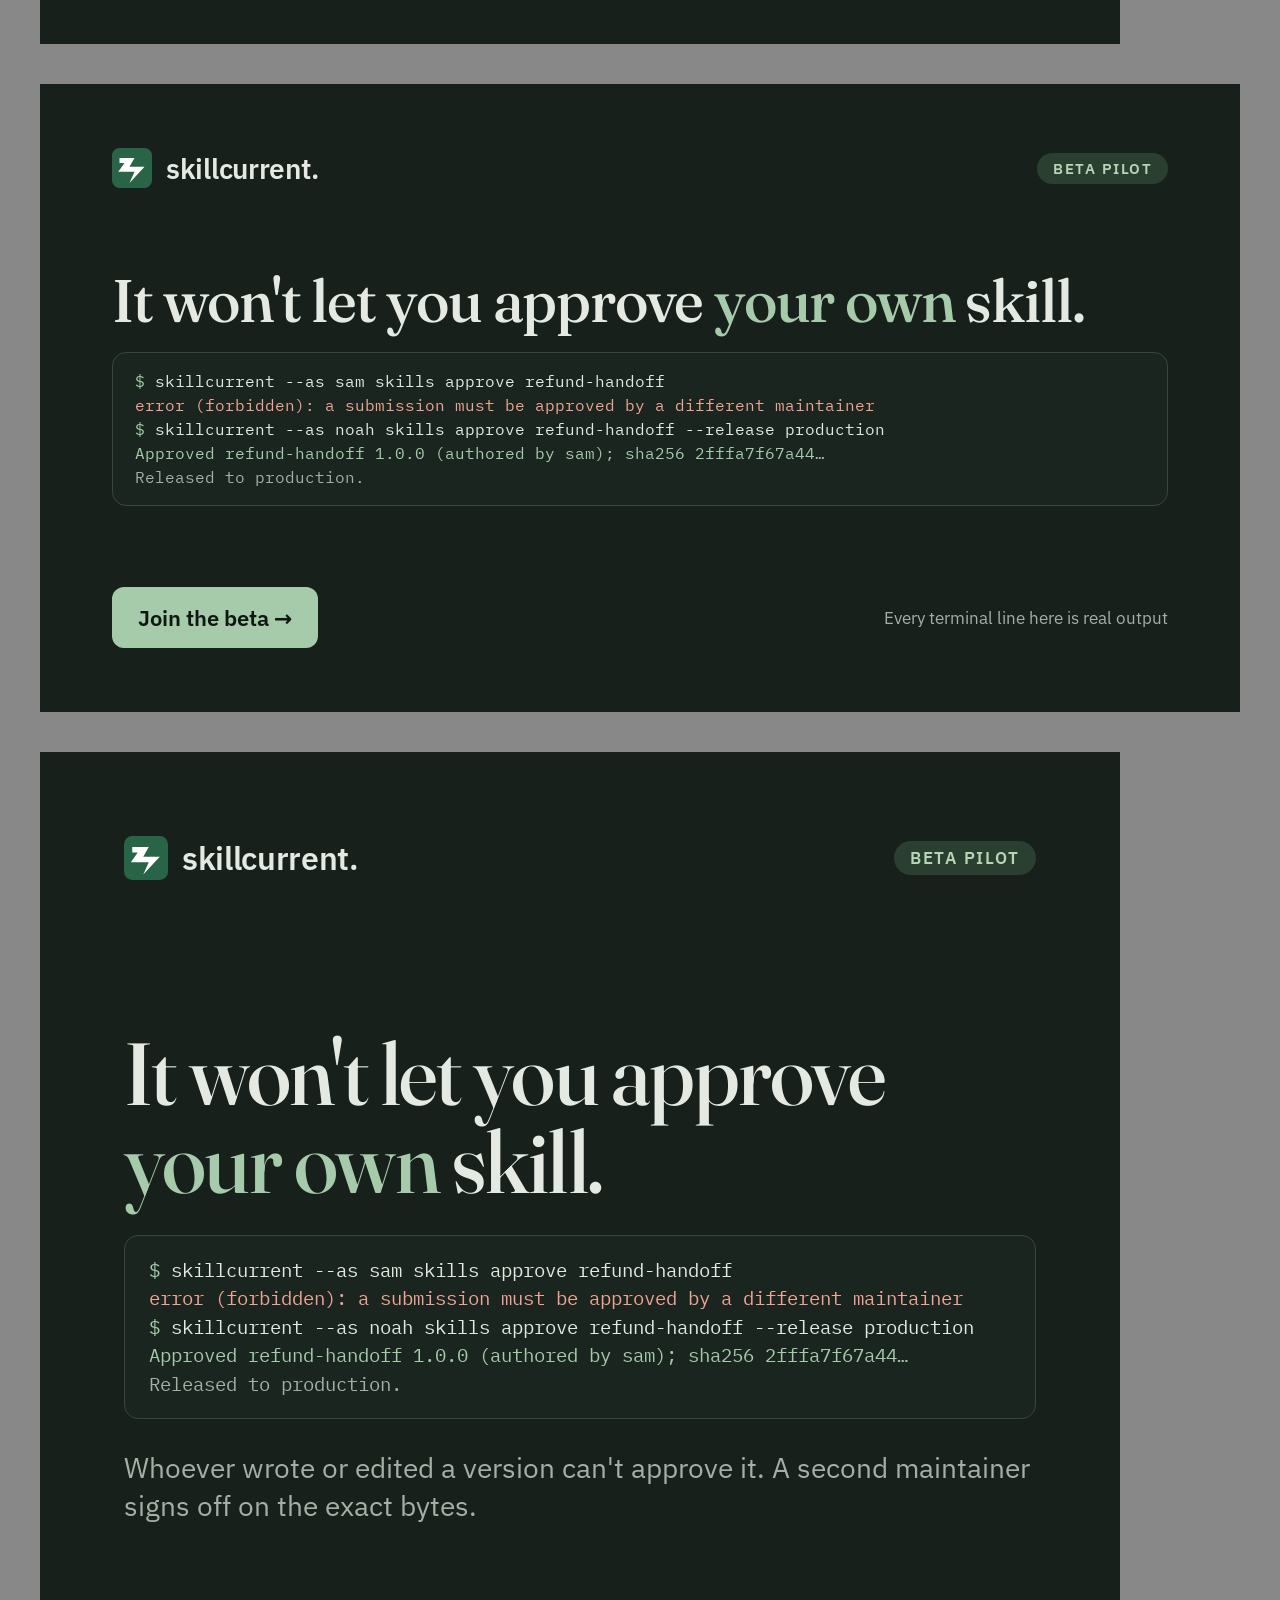
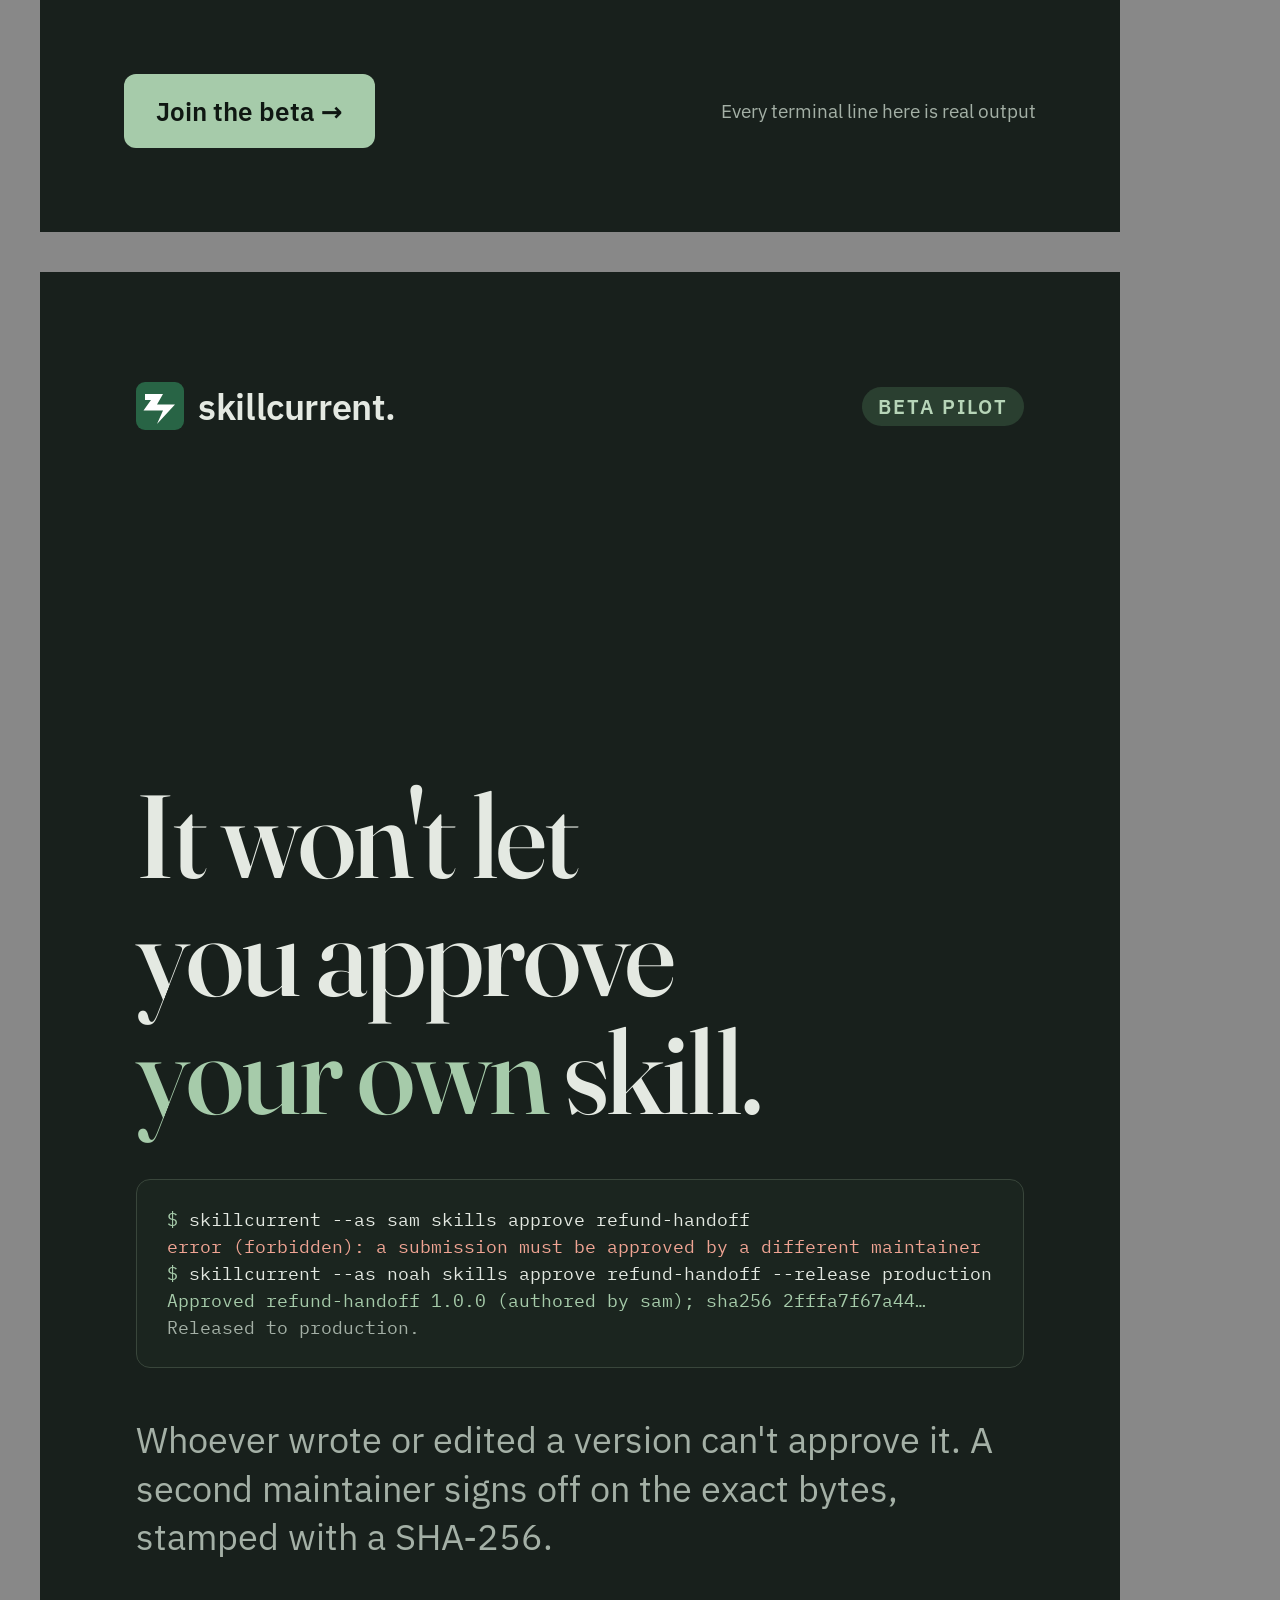
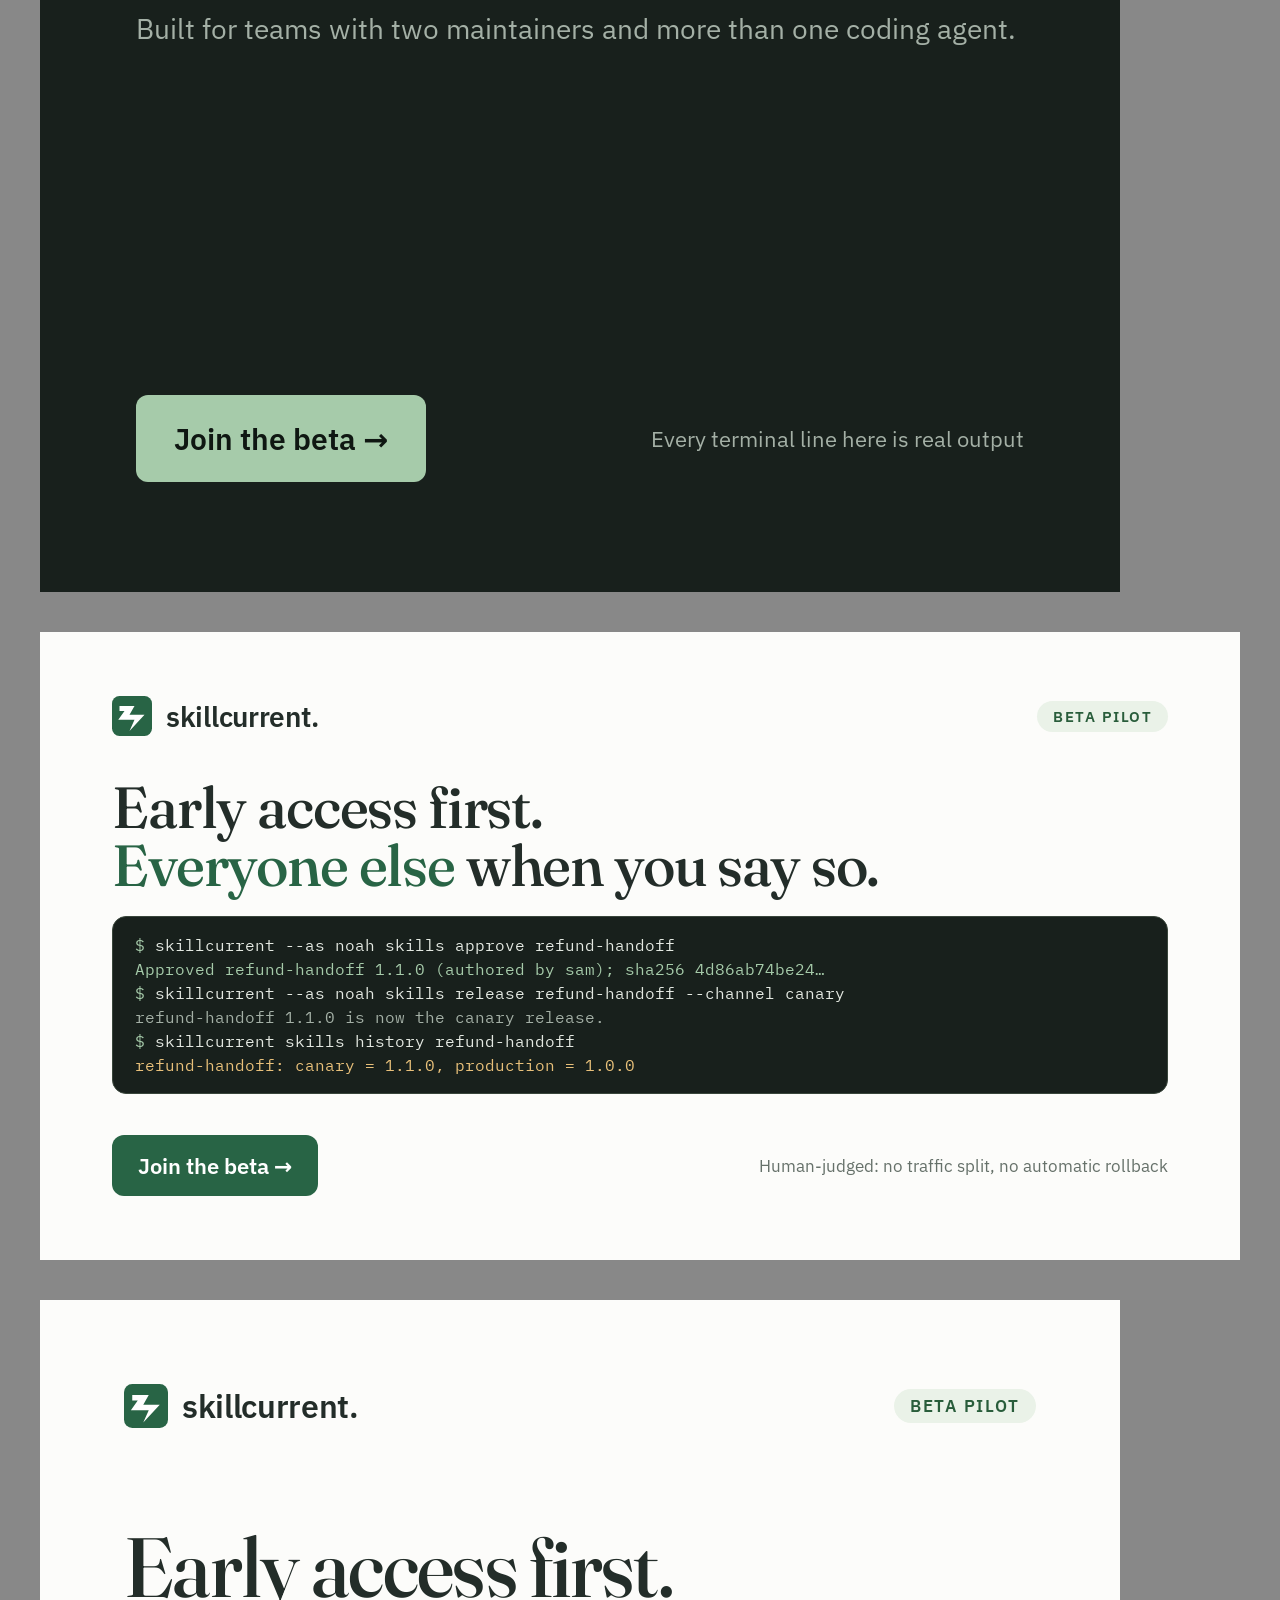
==== commit a8fde02c: "skillcurrent: hook campaign ads, and editors can no longer approve their own drafts Approval - appro" ====
--- a/examples/skillcurrent/marketing/ads/creatives.html
+++ b/examples/skillcurrent/marketing/ads/creatives.html
@@ -8,11 +8,21 @@
   used by the app and the landing page. Each .board is one finished creative at
   its exact pixel size; render.mjs screenshots every board to out/<id>.png.
 
-  Three concepts x three sizes:
+  Launch concepts x three sizes:
     method  "Better methods. Not more files."            (brand line)
     drift   "Which version is your teammate running?"    (the problem)
     bytes   "Approve exact bytes."                       (the governance angle)
+  Hook campaign (what SkillCurrent does, shown as real terminal output):
+    refused "It won't let you approve your own skill."   (separation of duties)
+    early   "Early access first."                        (canary, then production)
+    noticed "Someone edited their copy."                 (sync reports, keeps edits)
+    yours   "Skills only. On your server."               (self-hosted, skills-only)
   Sizes: 1200x628 (link card / OG), 1080x1080 (feed), 1080x1920 (story)
+
+  Terminal blocks marked data-real="<scenario>" (each followed by a "/real"
+  comment marker) are tested:
+  tests/test_ads.py builds the scenario, runs each "$ skillcurrent ..." line
+  and checks every output line shown is what the CLI actually prints.
 -->
 <link rel="stylesheet" href="fonts/fonts.css">
 <style>
@@ -80,6 +90,15 @@
   .dark .step .n { color: var(--dark-green); }
   .s-card .step { font-size: 17px; } .s-square .step { font-size: 20px; } .s-story .step { font-size: 24px; }
   .s-story .steps { flex-direction: column; }
+  /* hook campaign: real terminal output */
+  .term { font-family: var(--mono); background: var(--dark); color: var(--dark-ink); border: 1px solid var(--dark-line); border-radius: 14px; margin: 0; padding: 20px 24px; line-height: 1.5; white-space: pre-wrap; word-break: break-word; }
+  .dark .term { background: var(--dark-card); }
+  .term .p { color: var(--dark-green); }
+  .term .o { color: var(--dark-muted); }
+  .term .e { color: #f0a493; }
+  .term .y { color: #e8c07a; }
+  .term .ok { color: var(--dark-green); }
+  .s-card .term { font-size: 16px; padding: 16px 22px; } .s-square .term { font-size: 19px; } .s-story .term { font-size: 21px; padding: 26px 30px; }
 </style>
 </head>
 <body>
@@ -201,9 +220,185 @@
   <div class="grow" style="gap:48px">
     <h1 class="hl" style="font-size:128px">Approve <em>exact bytes.</em></h1>
     <div class="hash"><span class="k">skill</span>      refund-handoff<br><span class="k">version</span>    1.1.0<br><span class="k">author</span>     maya<br><span class="k">approved by</span> noah · not the author<br><span class="k">sha256</span>     <span class="g">e11e5f735292b065e9bf3fdef384<br>137975d2edb21e26bcc431115f84<br>23a1000a</span><br><span class="k">production</span> 1.1.0<br><span class="k">canary</span>     1.1.0<br><span class="k">rollback</span>   1.0.0</div>
-    <p class="sub" style="font-size:36px">A different maintainer approves an immutable, digest-stamped version. Release to canary, then the team. Every environment reports which bytes it holds, so "installed" and "loaded" are never confused.</p>
+    <p class="sub" style="font-size:36px">A different maintainer approves an immutable, digest-stamped version. Release to canary, then the team. Every environment reports which bytes it holds.</p>
   </div>
   <div class="foot"><span class="cta">Join the beta →</span><span class="fine">Evidence, not a blanket guarantee</span></div>
+</div>
+
+
+<!-- ===================== hook: refused ===================== -->
+<div class="board dark s-card" id="refused-1200x628">
+  <div class="top"><div class="brand">%%LOGO40%% skillcurrent.</div><span class="pill">Beta pilot</span></div>
+  <div class="grow" style="gap:22px">
+    <h1 class="hl" style="font-size:60px">It won't let you approve <em>your own</em> skill.</h1>
+    <pre class="term" data-real="submitted-v1"><span class="p">$</span> skillcurrent --as sam skills approve refund-handoff
+<span class="e">error (forbidden): a submission must be approved by a different maintainer</span>
+<span class="p">$</span> skillcurrent --as noah skills approve refund-handoff --release production
+<span class="ok">Approved refund-handoff 1.0.0 (authored by sam); sha256 2fffa7f67a44…</span>
+<span class="o">Released to production.</span></pre><!--/real-->
+  </div>
+  <div class="foot"><span class="cta">Join the beta →</span><span class="fine">Every terminal line here is real output</span></div>
+</div>
+<div class="board dark s-square" id="refused-1080x1080">
+  <div class="top"><div class="brand">%%LOGO44%% skillcurrent.</div><span class="pill">Beta pilot</span></div>
+  <div class="grow" style="gap:30px">
+    <h1 class="hl" style="font-size:88px">It won't let you approve <em>your own</em> skill.</h1>
+    <pre class="term" data-real="submitted-v1"><span class="p">$</span> skillcurrent --as sam skills approve refund-handoff
+<span class="e">error (forbidden): a submission must be approved by a different maintainer</span>
+<span class="p">$</span> skillcurrent --as noah skills approve refund-handoff --release production
+<span class="ok">Approved refund-handoff 1.0.0 (authored by sam); sha256 2fffa7f67a44…</span>
+<span class="o">Released to production.</span></pre><!--/real-->
+    <p class="sub" style="font-size:28px;max-width:none">Whoever wrote or edited a version can't approve it. A second maintainer signs off on the exact bytes.</p>
+  </div>
+  <div class="foot"><span class="cta">Join the beta →</span><span class="fine">Every terminal line here is real output</span></div>
+</div>
+<div class="board dark s-story" id="refused-1080x1920">
+  <div class="top"><div class="brand">%%LOGO48%% skillcurrent.</div><span class="pill">Beta pilot</span></div>
+  <div class="grow" style="gap:48px">
+    <h1 class="hl" style="font-size:118px">It won't let you approve <em>your own</em> skill.</h1>
+    <pre class="term" style="font-size:18px" data-real="submitted-v1"><span class="p">$</span> skillcurrent --as sam skills approve refund-handoff
+<span class="e">error (forbidden): a submission must be approved by a different maintainer</span>
+<span class="p">$</span> skillcurrent --as noah skills approve refund-handoff --release production
+<span class="ok">Approved refund-handoff 1.0.0 (authored by sam); sha256 2fffa7f67a44…</span>
+<span class="o">Released to production.</span></pre><!--/real-->
+    <p class="sub" style="font-size:36px;max-width:none">Whoever wrote or edited a version can't approve it. A second maintainer signs off on the exact bytes, stamped with a SHA-256.</p>
+    <p class="sub" style="font-size:28px;max-width:none">Built for teams with two maintainers and more than one coding agent.</p>
+  </div>
+  <div class="foot"><span class="cta">Join the beta →</span><span class="fine">Every terminal line here is real output</span></div>
+</div>
+
+<!-- ===================== hook: early ===================== -->
+<div class="board light s-card" id="early-1200x628">
+  <div class="top"><div class="brand">%%LOGO40%% skillcurrent.</div><span class="pill">Beta pilot</span></div>
+  <div class="grow" style="gap:22px">
+    <h1 class="hl" style="font-size:58px">Early access first.<br><em>Everyone else</em> when you say so.</h1>
+    <pre class="term" data-real="submitted-v2"><span class="p">$</span> skillcurrent --as noah skills approve refund-handoff
+<span class="ok">Approved refund-handoff 1.1.0 (authored by sam); sha256 4d86ab74be24…</span>
+<span class="p">$</span> skillcurrent --as noah skills release refund-handoff --channel canary
+<span class="o">refund-handoff 1.1.0 is now the canary release.</span>
+<span class="p">$</span> skillcurrent skills history refund-handoff
+<span class="y">refund-handoff: canary = 1.1.0, production = 1.0.0</span></pre><!--/real-->
+  </div>
+  <div class="foot"><span class="cta">Join the beta →</span><span class="fine">Human-judged: no traffic split, no automatic rollback</span></div>
+</div>
+<div class="board light s-square" id="early-1080x1080">
+  <div class="top"><div class="brand">%%LOGO44%% skillcurrent.</div><span class="pill">Beta pilot</span></div>
+  <div class="grow" style="gap:30px">
+    <h1 class="hl" style="font-size:84px">Early access first.<br><em>Everyone else</em><br>when you say so.</h1>
+    <pre class="term" data-real="submitted-v2"><span class="p">$</span> skillcurrent --as noah skills approve refund-handoff
+<span class="ok">Approved refund-handoff 1.1.0 (authored by sam); sha256 4d86ab74be24…</span>
+<span class="p">$</span> skillcurrent --as noah skills release refund-handoff --channel canary
+<span class="o">refund-handoff 1.1.0 is now the canary release.</span>
+<span class="p">$</span> skillcurrent skills history refund-handoff
+<span class="y">refund-handoff: canary = 1.1.0, production = 1.0.0</span></pre><!--/real-->
+    <p class="sub" style="font-size:28px;max-width:none">New versions reach the machines on your canary channel first. Move production when you're satisfied; roll back by moving the pointer back.</p>
+  </div>
+  <div class="foot"><span class="cta">Join the beta →</span><span class="fine">Every terminal line here is real output</span></div>
+</div>
+<div class="board light s-story" id="early-1080x1920">
+  <div class="top"><div class="brand">%%LOGO48%% skillcurrent.</div><span class="pill">Beta pilot</span></div>
+  <div class="grow" style="gap:48px">
+    <h1 class="hl" style="font-size:112px">Early access first.<br><em>Everyone else</em> when you say so.</h1>
+    <pre class="term" style="font-size:18px" data-real="submitted-v2"><span class="p">$</span> skillcurrent --as noah skills approve refund-handoff
+<span class="ok">Approved refund-handoff 1.1.0 (authored by sam); sha256 4d86ab74be24…</span>
+<span class="p">$</span> skillcurrent --as noah skills release refund-handoff --channel canary
+<span class="o">refund-handoff 1.1.0 is now the canary release.</span>
+<span class="p">$</span> skillcurrent skills history refund-handoff
+<span class="y">refund-handoff: canary = 1.1.0, production = 1.0.0</span></pre><!--/real-->
+    <p class="sub" style="font-size:36px;max-width:none">New versions reach the machines on your canary channel first. A maintainer moves production when the early group is happy. Roll back by moving the pointer back.</p>
+    <p class="sub" style="font-size:28px;max-width:none">Human-judged early access: no traffic split, no automatic rollback.</p>
+  </div>
+  <div class="foot"><span class="cta">Join the beta →</span><span class="fine">Every terminal line here is real output</span></div>
+</div>
+
+<!-- ===================== hook: noticed ===================== -->
+<div class="board light s-card" id="noticed-1200x628">
+  <div class="top"><div class="brand">%%LOGO40%% skillcurrent.</div><span class="pill">Beta pilot</span></div>
+  <div class="grow" style="gap:20px">
+    <h1 class="hl" style="font-size:56px">Someone edited their copy. <em>Sync noticed,</em> and kept it.</h1>
+    <pre class="term" data-real="drifted"><span class="p">$</span> skillcurrent status
+<span class="o">refund-handoff  claude-code  production  1.0.0  1.0.0  </span><span class="e">modified</span>
+<span class="o">refund-handoff  codex        production  1.0.0  1.0.0  </span><span class="y">missing</span>
+<span class="p">$</span> skillcurrent sync
+<span class="o">refund-handoff  claude-code  production  </span><span class="e">skipped</span><span class="o">  1.0.0  1.0.0</span>
+<span class="o">    local changes; use --force to overwrite</span>
+<span class="o">refund-handoff  codex        production  </span><span class="ok">updated</span><span class="o">  1.0.0  1.0.0</span></pre><!--/real-->
+  </div>
+  <div class="foot"><span class="cta">Join the beta →</span><span class="fine">Every terminal line here is real output</span></div>
+</div>
+<div class="board light s-square" id="noticed-1080x1080">
+  <div class="top"><div class="brand">%%LOGO44%% skillcurrent.</div><span class="pill">Beta pilot</span></div>
+  <div class="grow" style="gap:30px">
+    <h1 class="hl" style="font-size:84px">Someone edited their copy. <em>Sync noticed,</em> and kept it.</h1>
+    <pre class="term" data-real="drifted"><span class="p">$</span> skillcurrent status
+<span class="o">refund-handoff  claude-code  production  1.0.0  1.0.0  </span><span class="e">modified</span>
+<span class="o">refund-handoff  codex        production  1.0.0  1.0.0  </span><span class="y">missing</span>
+<span class="p">$</span> skillcurrent sync
+<span class="o">refund-handoff  claude-code  production  </span><span class="e">skipped</span><span class="o">  1.0.0  1.0.0</span>
+<span class="o">    local changes; use --force to overwrite</span>
+<span class="o">refund-handoff  codex        production  </span><span class="ok">updated</span><span class="o">  1.0.0  1.0.0</span></pre><!--/real-->
+    <p class="sub" style="font-size:28px;max-width:none">Machines running the hook report hand-edited and deleted copies to the team. Missing ones are repaired; local edits stay until you say otherwise.</p>
+  </div>
+  <div class="foot"><span class="cta">Join the beta →</span><span class="fine">Every terminal line here is real output</span></div>
+</div>
+<div class="board light s-story" id="noticed-1080x1920">
+  <div class="top"><div class="brand">%%LOGO48%% skillcurrent.</div><span class="pill">Beta pilot</span></div>
+  <div class="grow" style="gap:48px">
+    <h1 class="hl" style="font-size:112px">Someone edited their copy. <em>Sync noticed,</em> and kept it.</h1>
+    <pre class="term" data-real="drifted"><span class="p">$</span> skillcurrent status
+<span class="o">refund-handoff  claude-code  production  1.0.0  1.0.0  </span><span class="e">modified</span>
+<span class="o">refund-handoff  codex        production  1.0.0  1.0.0  </span><span class="y">missing</span>
+<span class="p">$</span> skillcurrent sync
+<span class="o">refund-handoff  claude-code  production  </span><span class="e">skipped</span><span class="o">  1.0.0  1.0.0</span>
+<span class="o">    local changes; use --force to overwrite</span>
+<span class="o">refund-handoff  codex        production  </span><span class="ok">updated</span><span class="o">  1.0.0  1.0.0</span></pre><!--/real-->
+    <p class="sub" style="font-size:36px;max-width:none">Machines running the SkillCurrent hook report hand-edited and deleted copies to the team. Missing and outdated ones are repaired. Local edits stay put, and get counted, until you decide.</p>
+  </div>
+  <div class="foot"><span class="cta">Join the beta →</span><span class="fine">Every terminal line here is real output</span></div>
+</div>
+
+<!-- ===================== hook: yours ===================== -->
+<div class="board dark s-card" id="yours-1200x628">
+  <div class="top"><div class="brand">%%LOGO40%% skillcurrent.</div><span class="pill">Beta pilot</span></div>
+  <div class="grow" style="gap:22px">
+    <h1 class="hl" style="font-size:64px">Skills only.<br><em>On your server.</em></h1>
+    <pre class="term" data-real="fresh"><span class="p">$</span> skillcurrent targets
+<span class="o">claude-code  Claude Code (global)  global  ~/.claude/skills</span>
+<span class="o">antigravity  Antigravity (global)  global  ~/.gemini/config/skills</span>
+<span class="o">codex        Codex, Gemini CLI, Cursor (global ~/.agents/skills)</span>
+<span class="o">                                     global  ~/.agents/skills</span>
+<span class="o">custom       Custom directory (--dir)  custom  (--dir)</span></pre><!--/real-->
+  </div>
+  <div class="foot"><span class="cta">Join the beta →</span><span class="fine">No gateway or portal to adopt first · free during the beta</span></div>
+</div>
+<div class="board dark s-square" id="yours-1080x1080">
+  <div class="top"><div class="brand">%%LOGO44%% skillcurrent.</div><span class="pill">Beta pilot</span></div>
+  <div class="grow" style="gap:30px">
+    <h1 class="hl" style="font-size:100px">Skills only.<br><em>On your server.</em></h1>
+    <pre class="term" data-real="fresh"><span class="p">$</span> skillcurrent targets
+<span class="o">claude-code  Claude Code (global)  global  ~/.claude/skills</span>
+<span class="o">antigravity  Antigravity (global)  global  ~/.gemini/config/skills</span>
+<span class="o">codex        Codex, Gemini CLI, Cursor (global ~/.agents/skills)</span>
+<span class="o">                                     global  ~/.agents/skills</span>
+<span class="o">custom       Custom directory (--dir)  custom  (--dir)</span></pre><!--/real-->
+    <p class="sub" style="font-size:28px;max-width:none">No gateway, portal or security suite to adopt first. Python 3.11, no dependencies, one SQLite file. We never see your skills.</p>
+  </div>
+  <div class="foot"><span class="cta">Join the beta →</span><span class="fine">Every terminal line here is real output</span></div>
+</div>
+<div class="board dark s-story" id="yours-1080x1920">
+  <div class="top"><div class="brand">%%LOGO48%% skillcurrent.</div><span class="pill">Beta pilot</span></div>
+  <div class="grow" style="gap:48px">
+    <h1 class="hl" style="font-size:132px">Skills only.<br><em>On your server.</em></h1>
+    <pre class="term" style="font-size:18px" data-real="fresh"><span class="p">$</span> skillcurrent targets
+<span class="o">claude-code  Claude Code (global)  global  ~/.claude/skills</span>
+<span class="o">antigravity  Antigravity (global)  global  ~/.gemini/config/skills</span>
+<span class="o">codex        Codex, Gemini CLI, Cursor (global ~/.agents/skills)</span>
+<span class="o">                                     global  ~/.agents/skills</span>
+<span class="o">custom       Custom directory (--dir)  custom  (--dir)</span></pre><!--/real-->
+    <p class="sub" style="font-size:36px;max-width:none">No gateway, portal or security suite to adopt first. Python 3.11, no dependencies, one SQLite file. We never see your skills.</p>
+    <p class="sub" style="font-size:28px;max-width:none">Free during the beta.</p>
+  </div>
+  <div class="foot"><span class="cta">Join the beta →</span><span class="fine">Every terminal line here is real output</span></div>
 </div>
 
 <script>
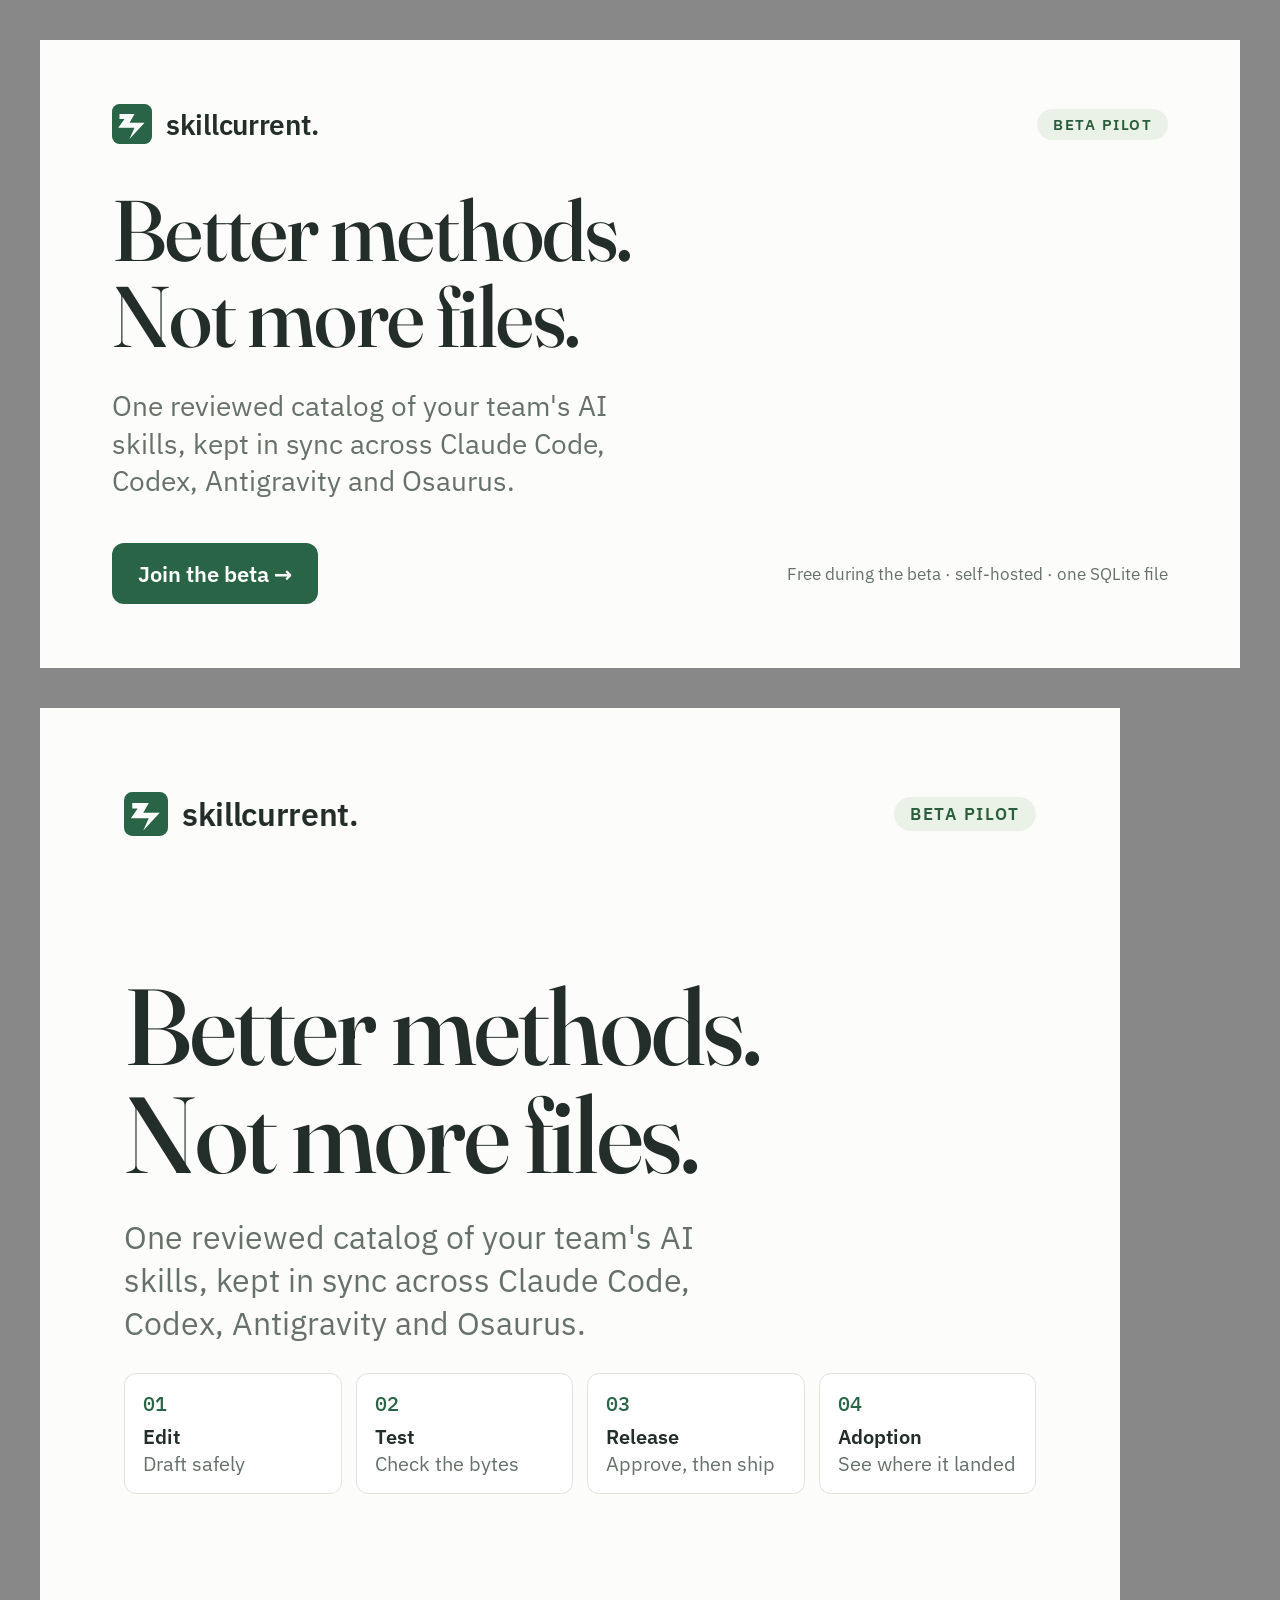
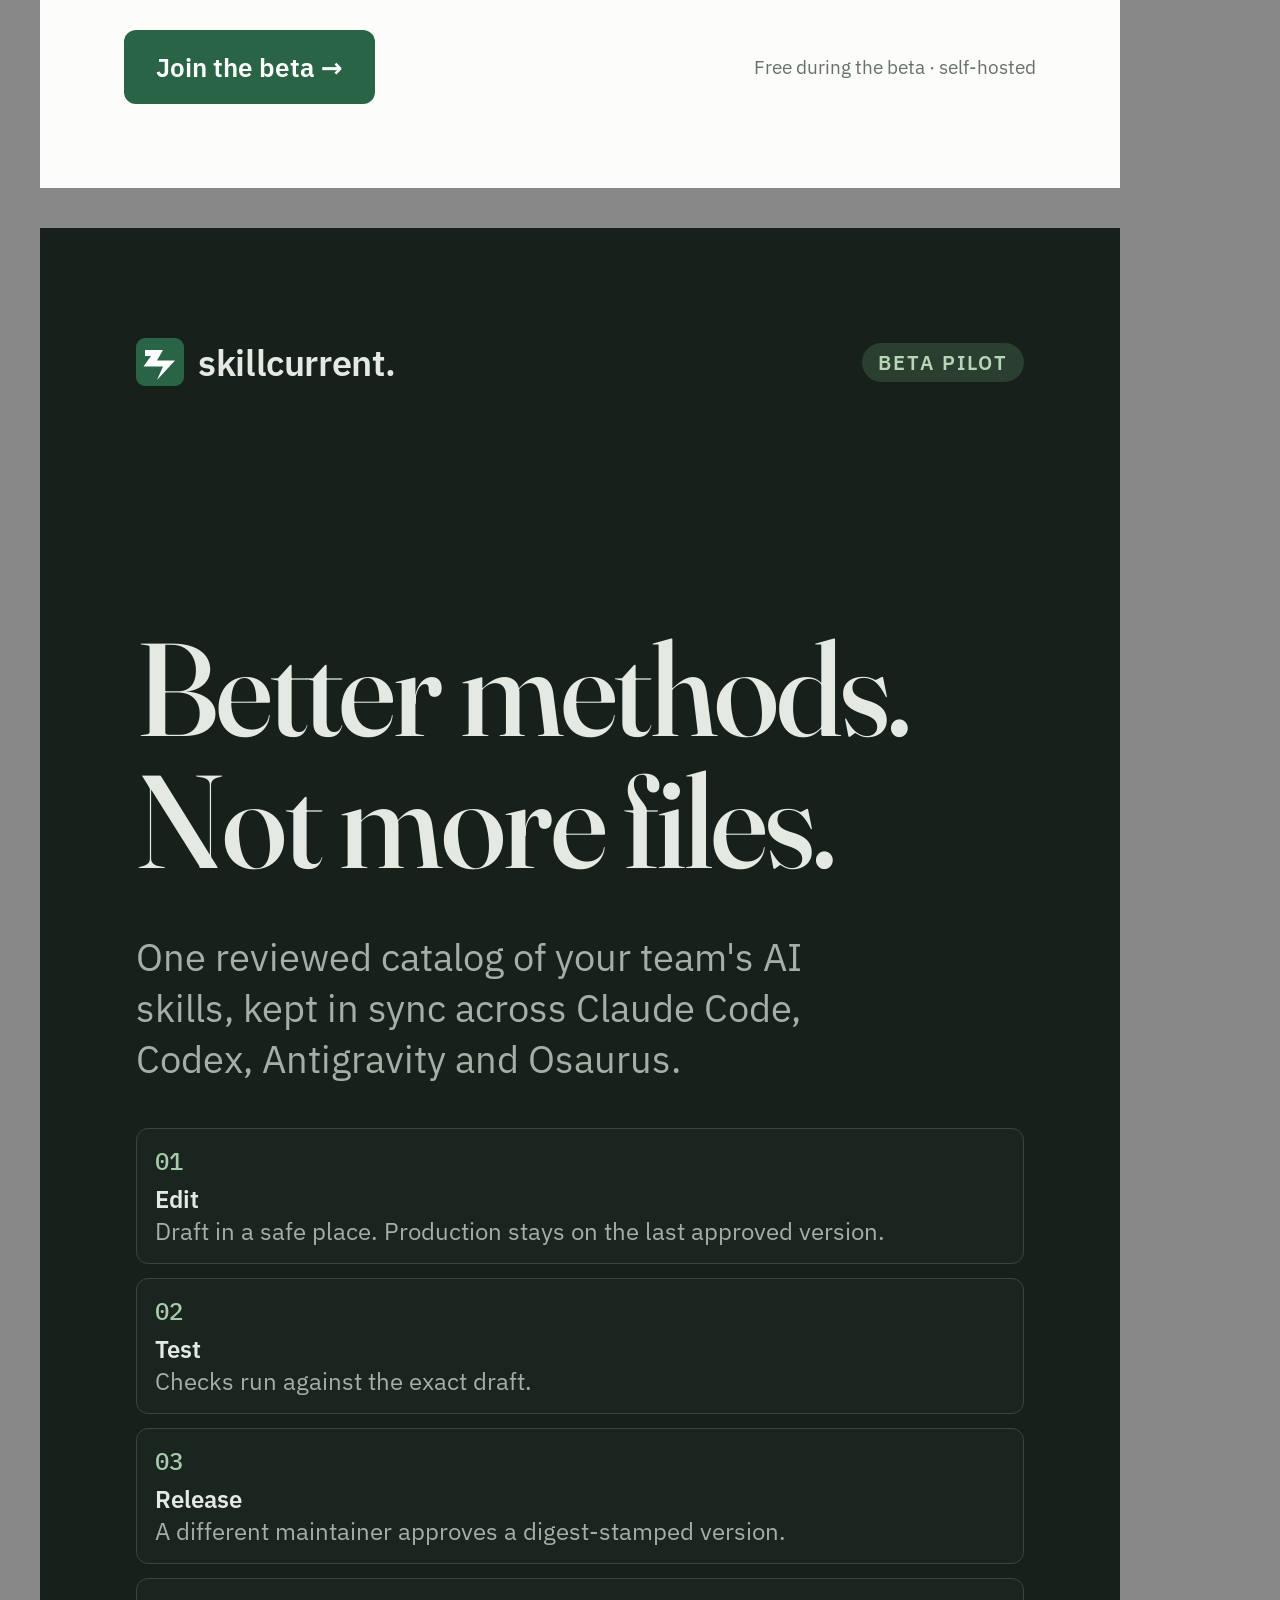
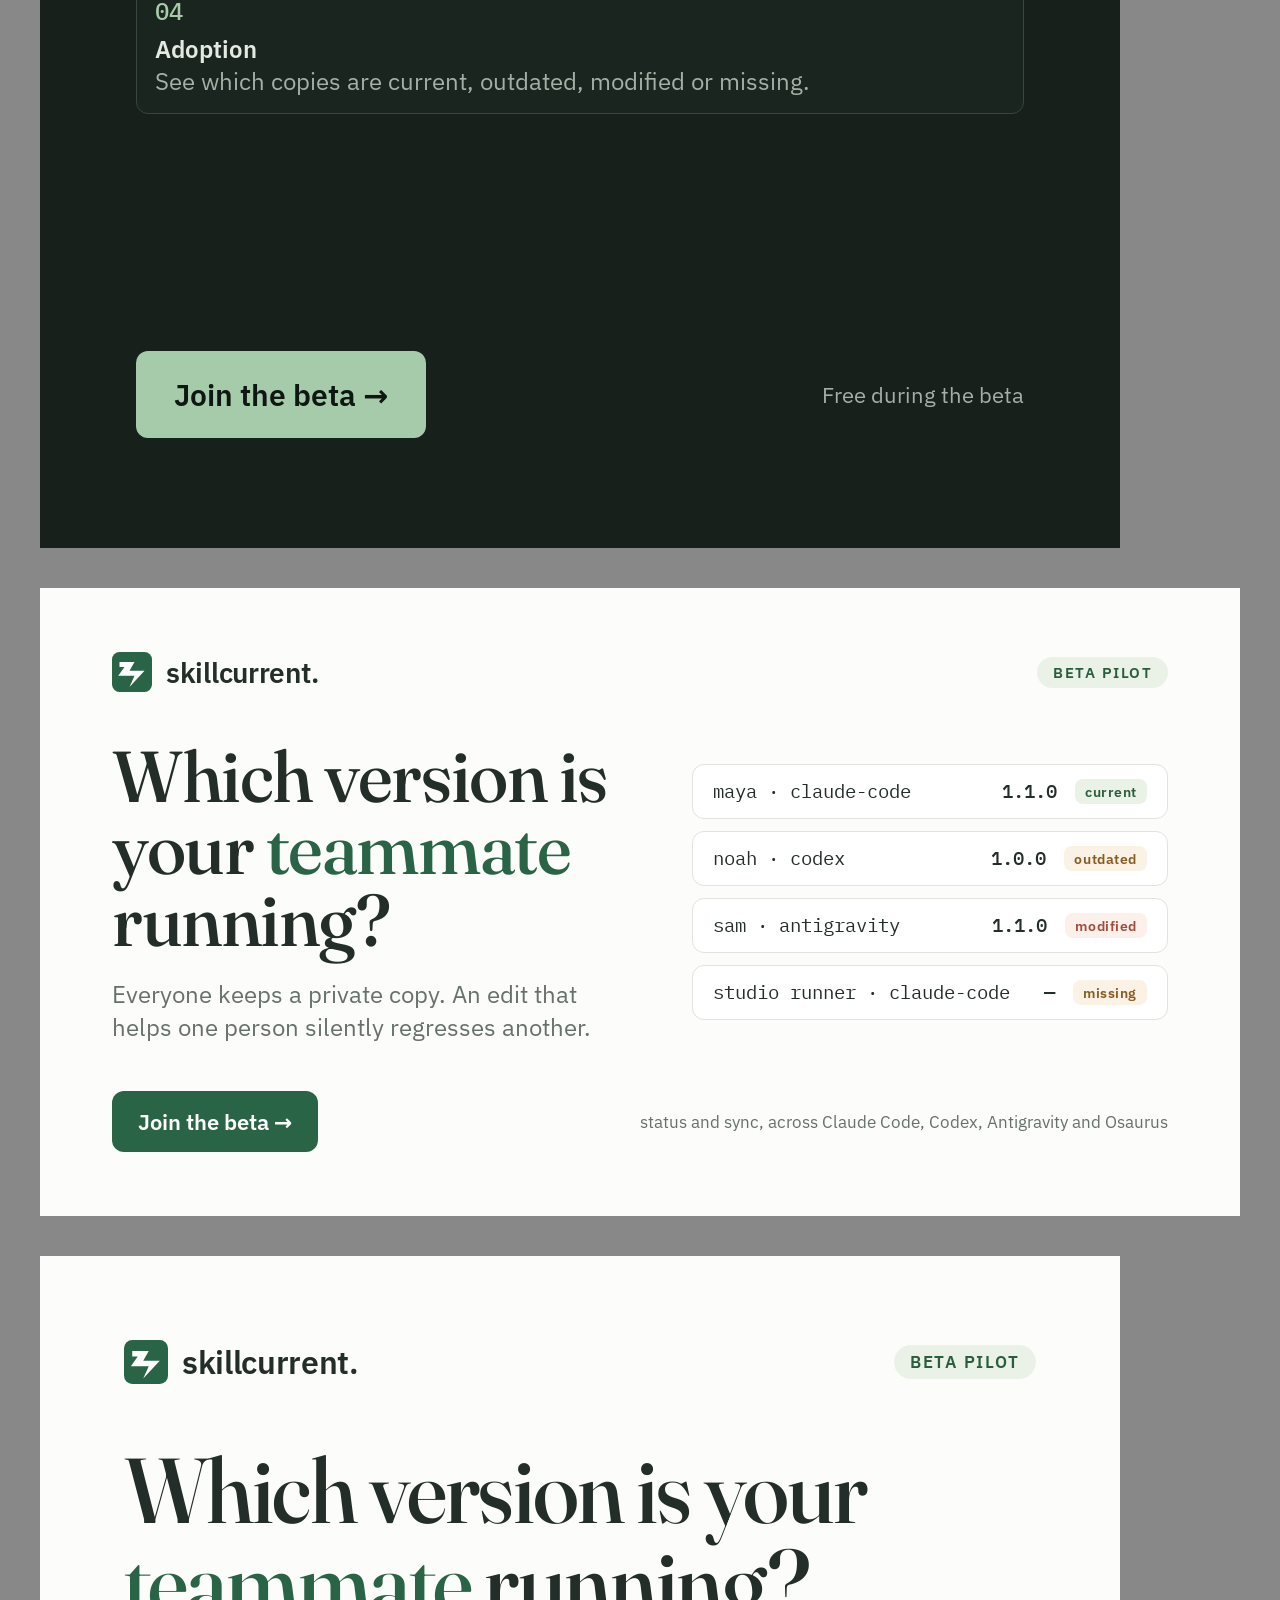
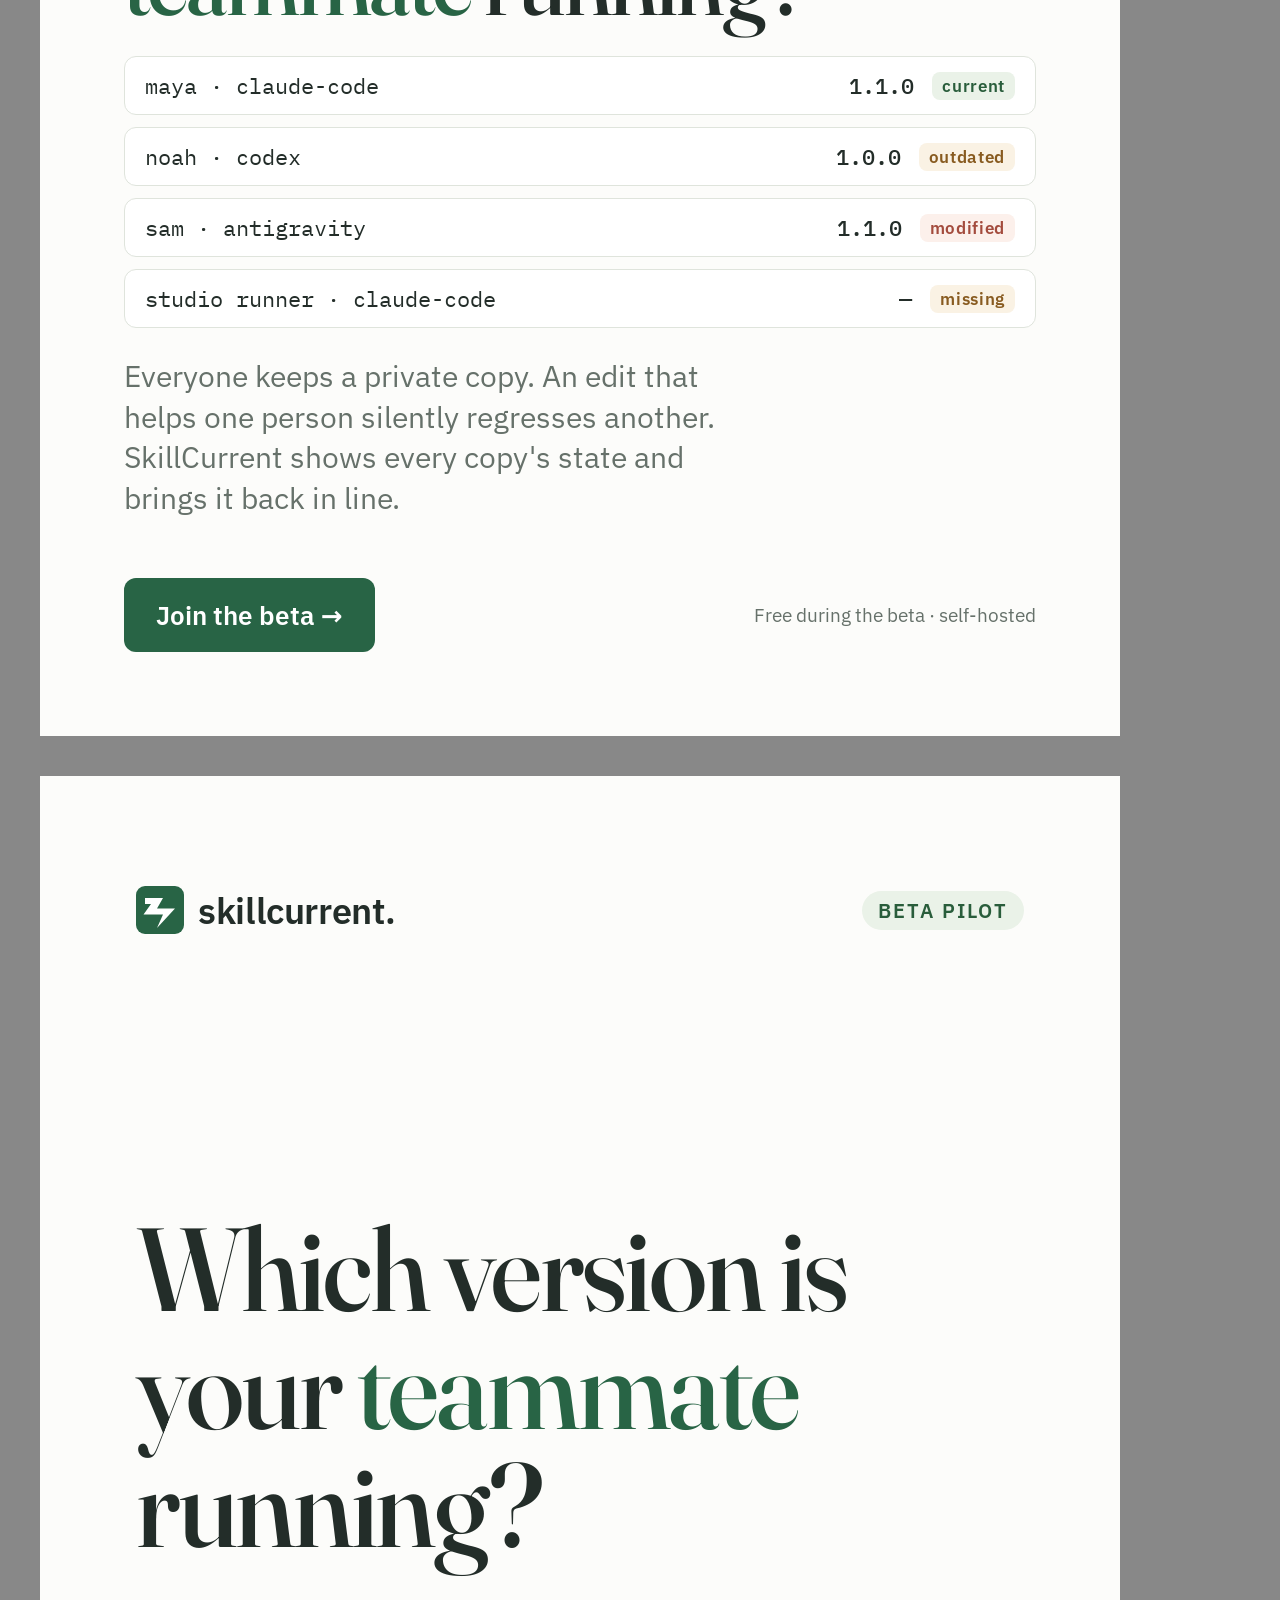
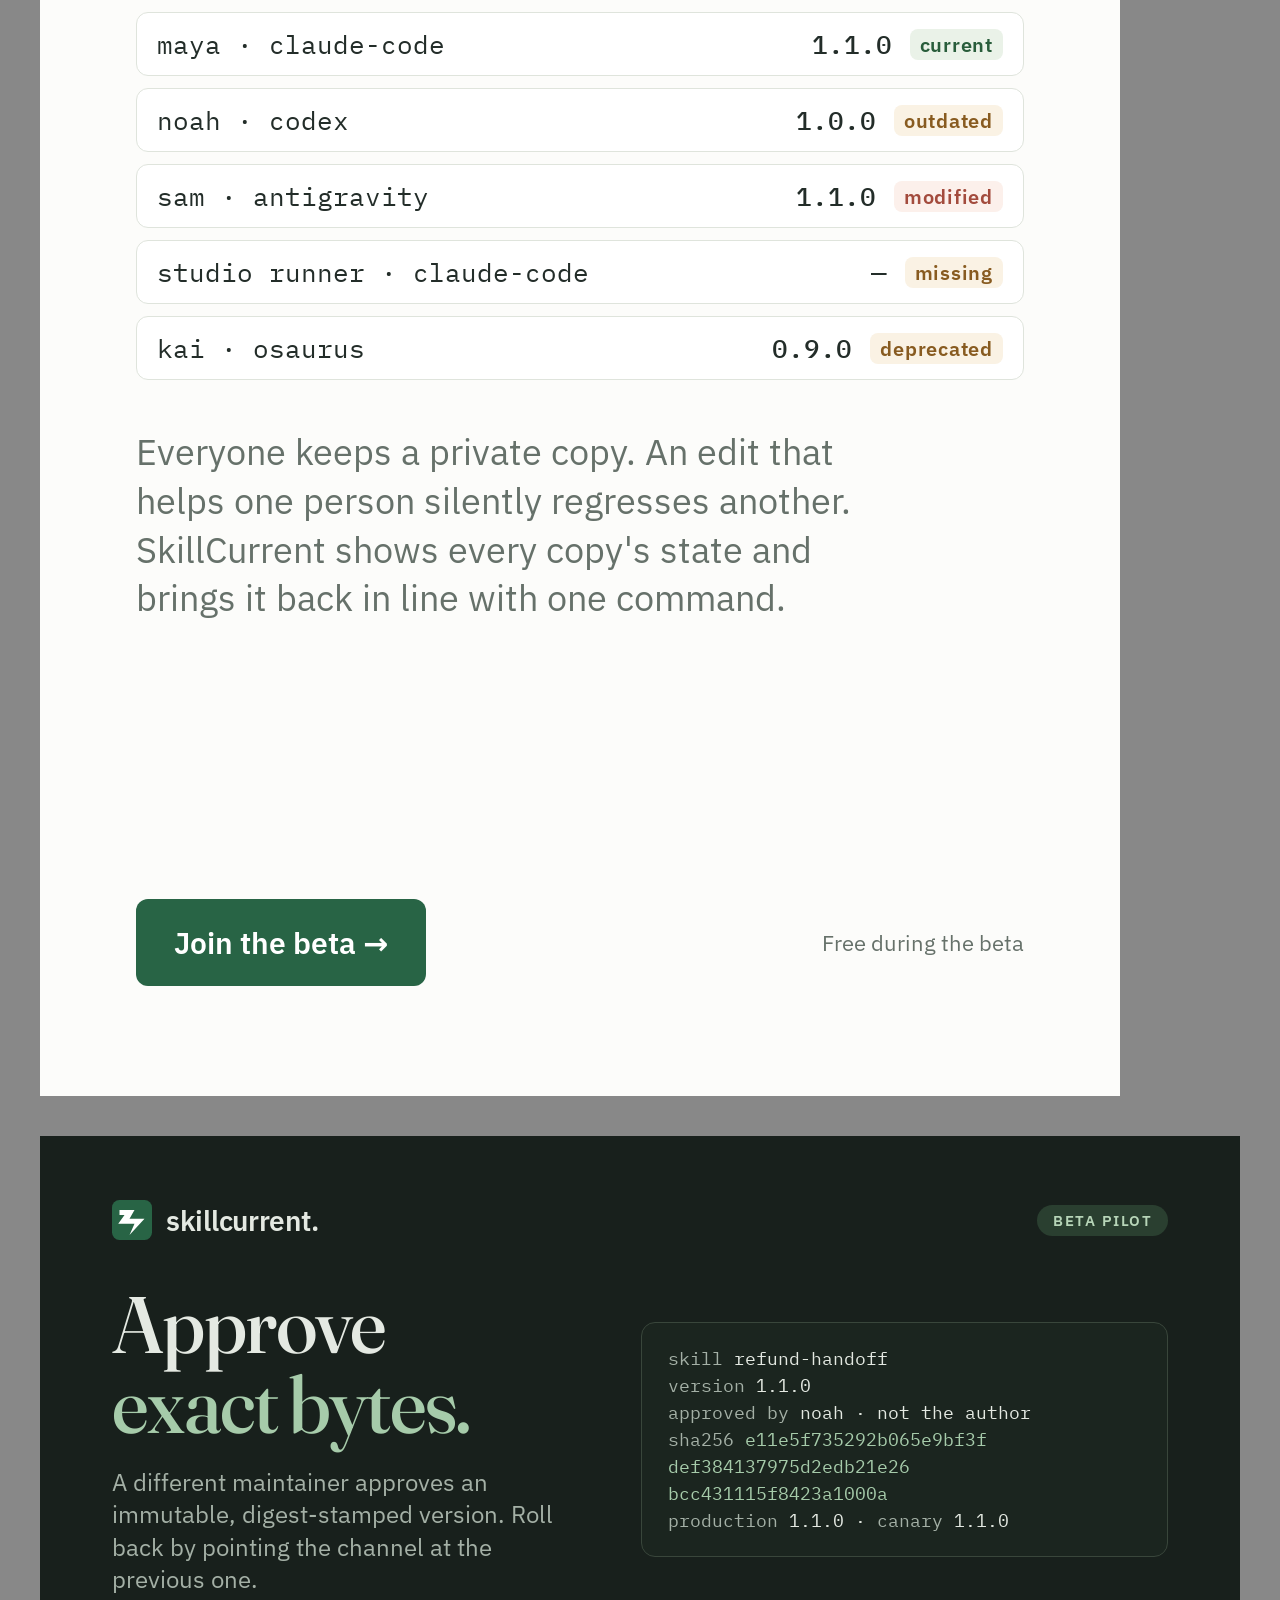
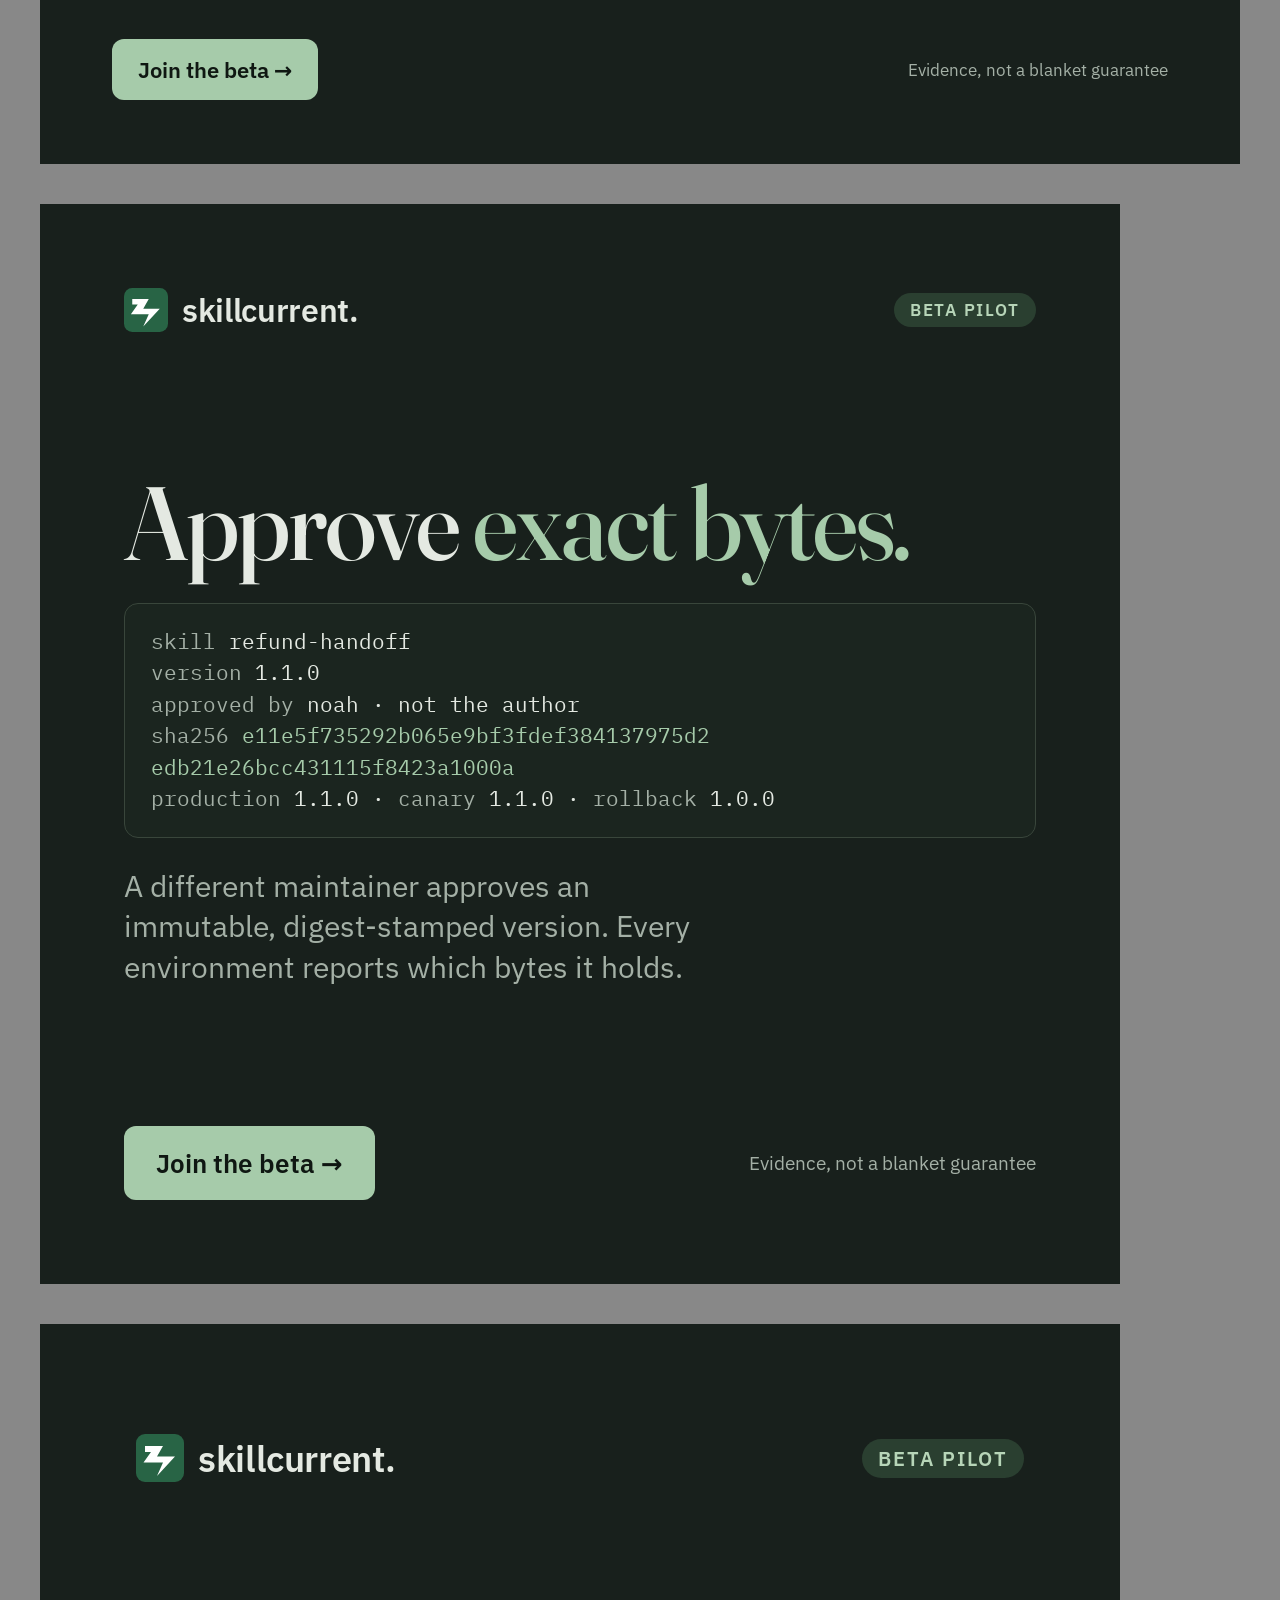
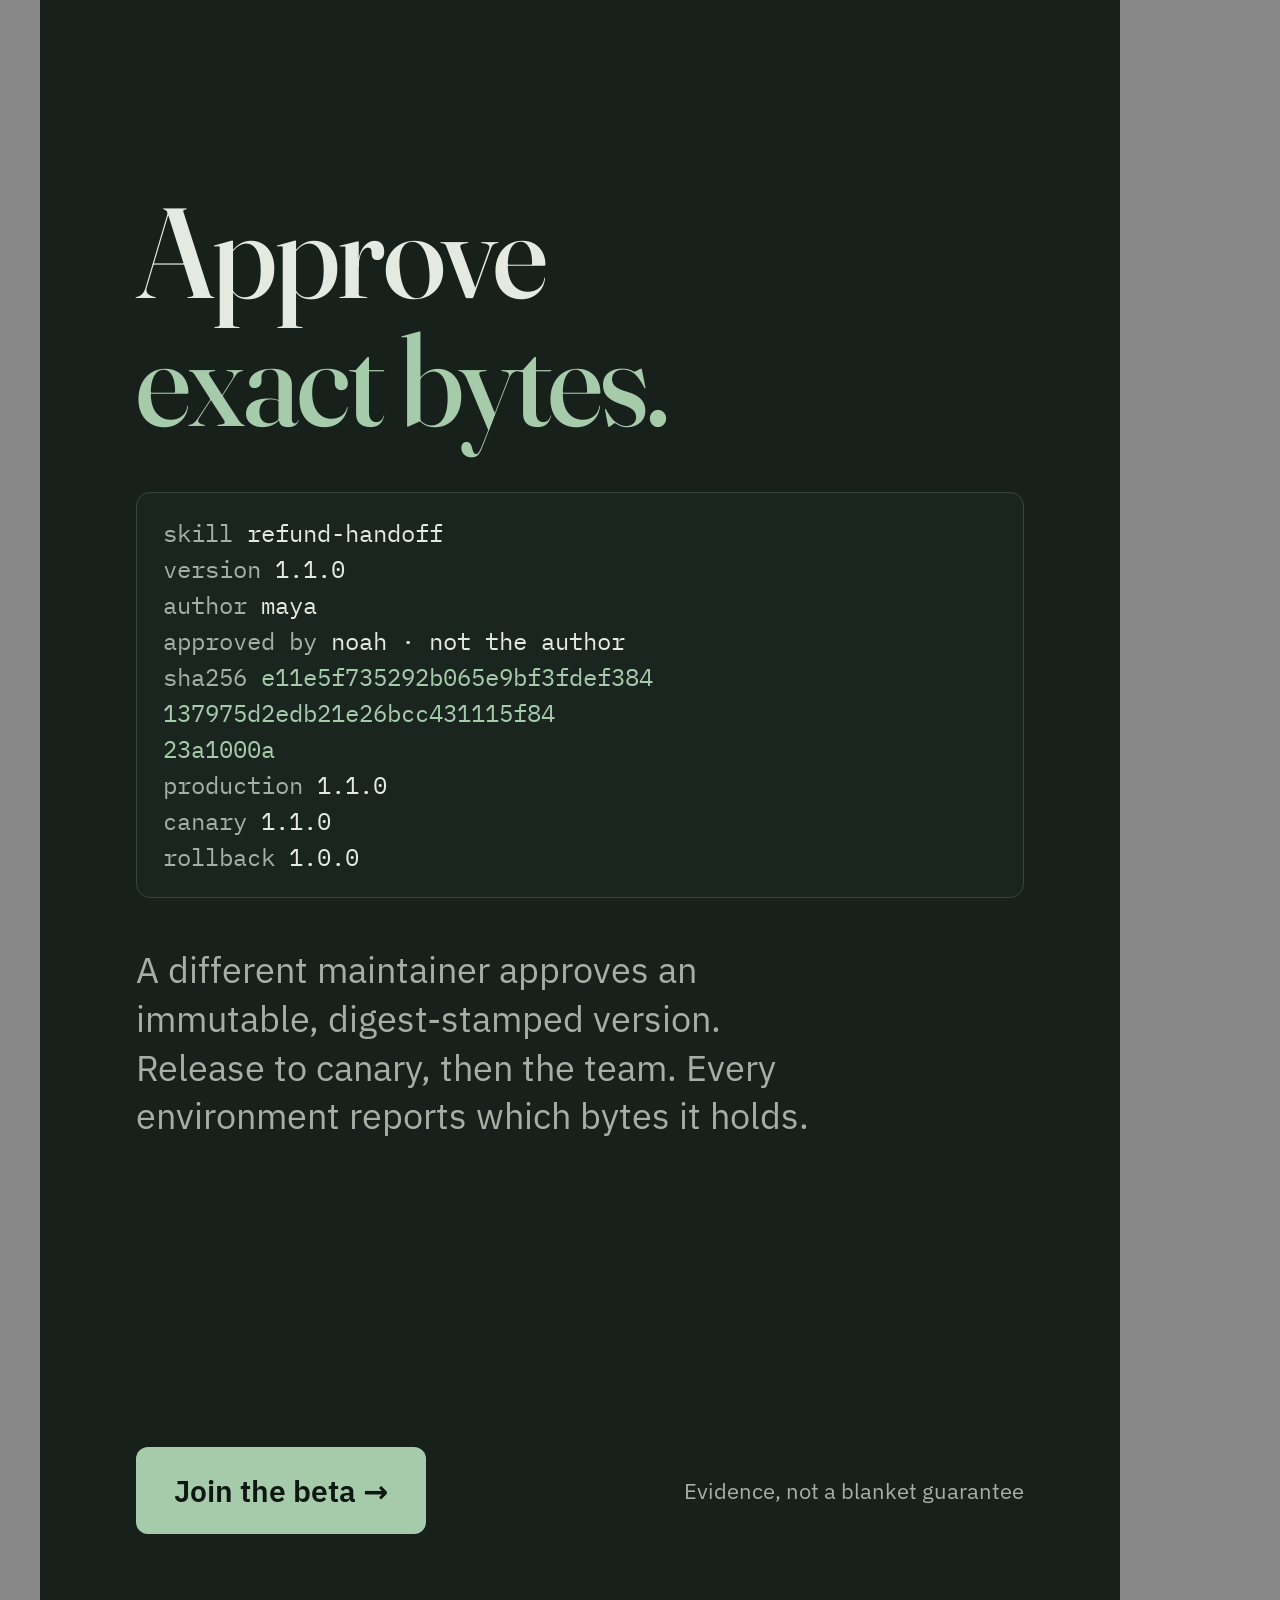
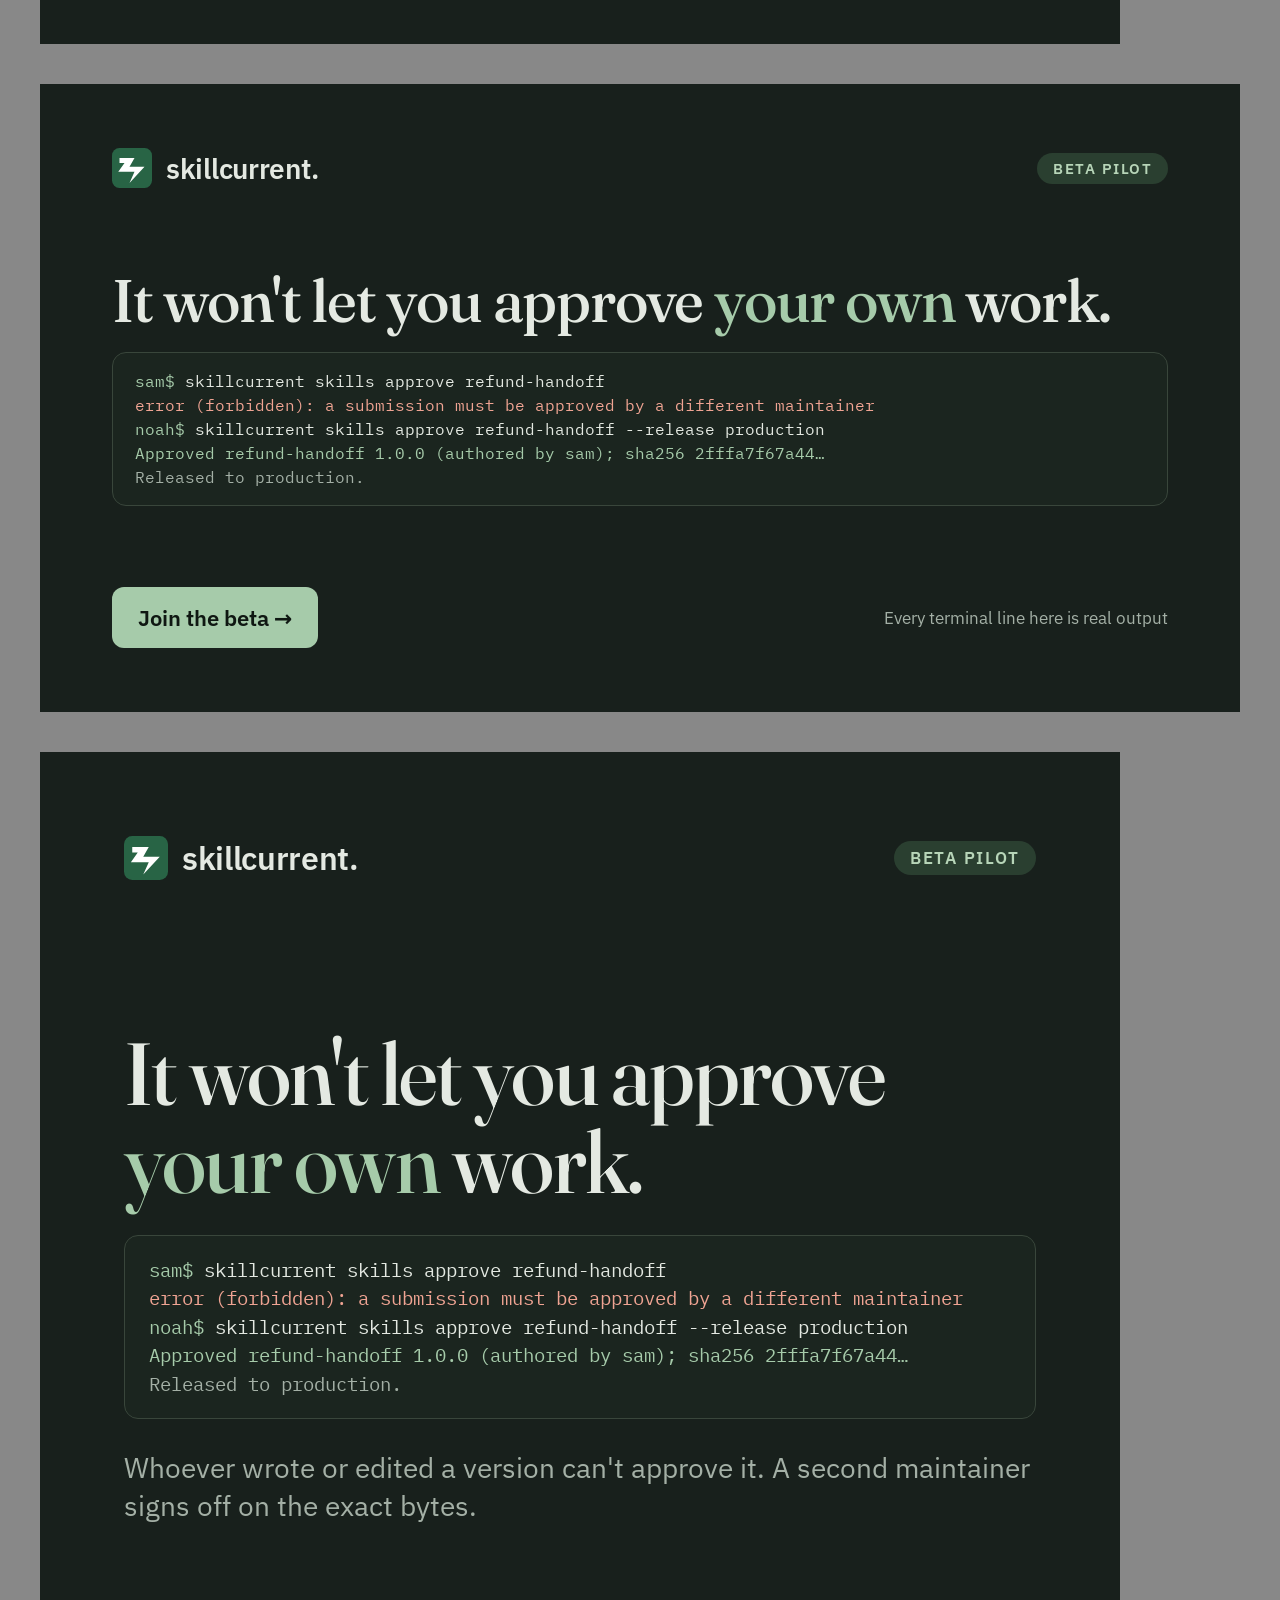
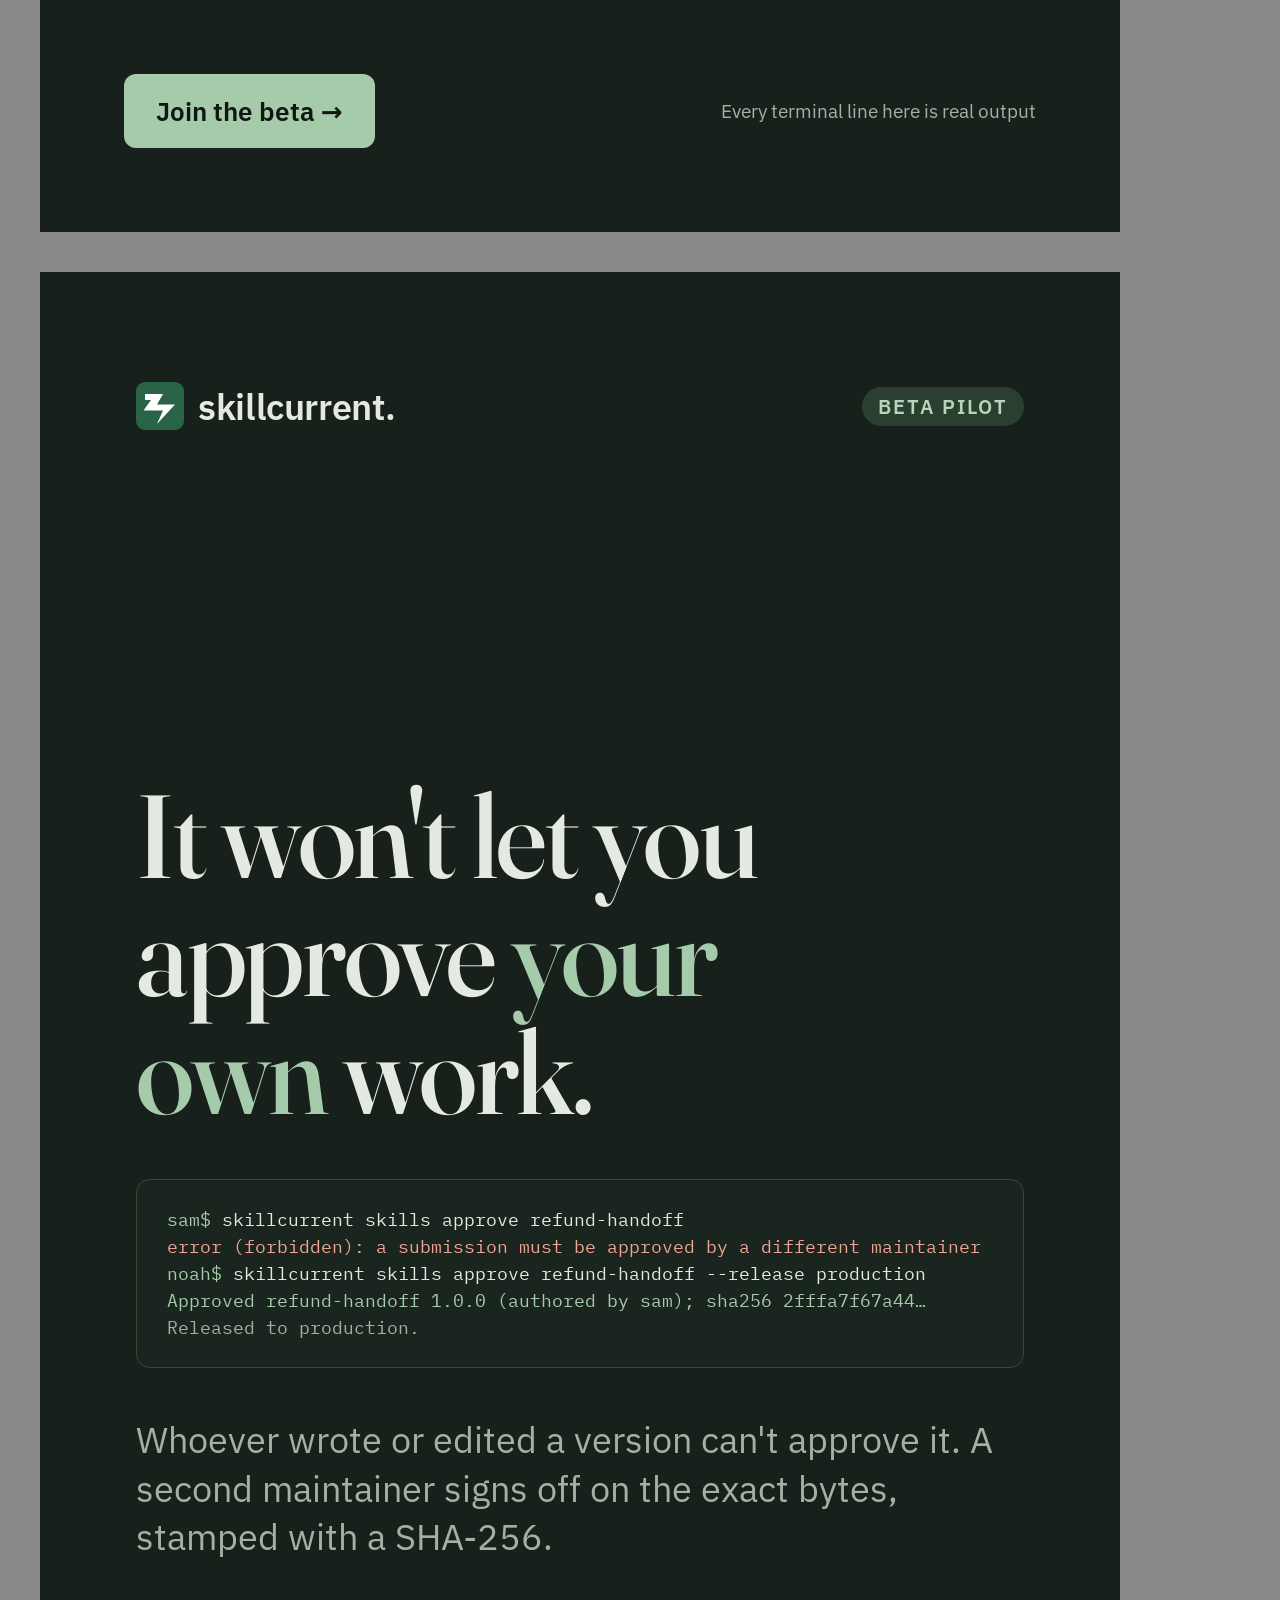
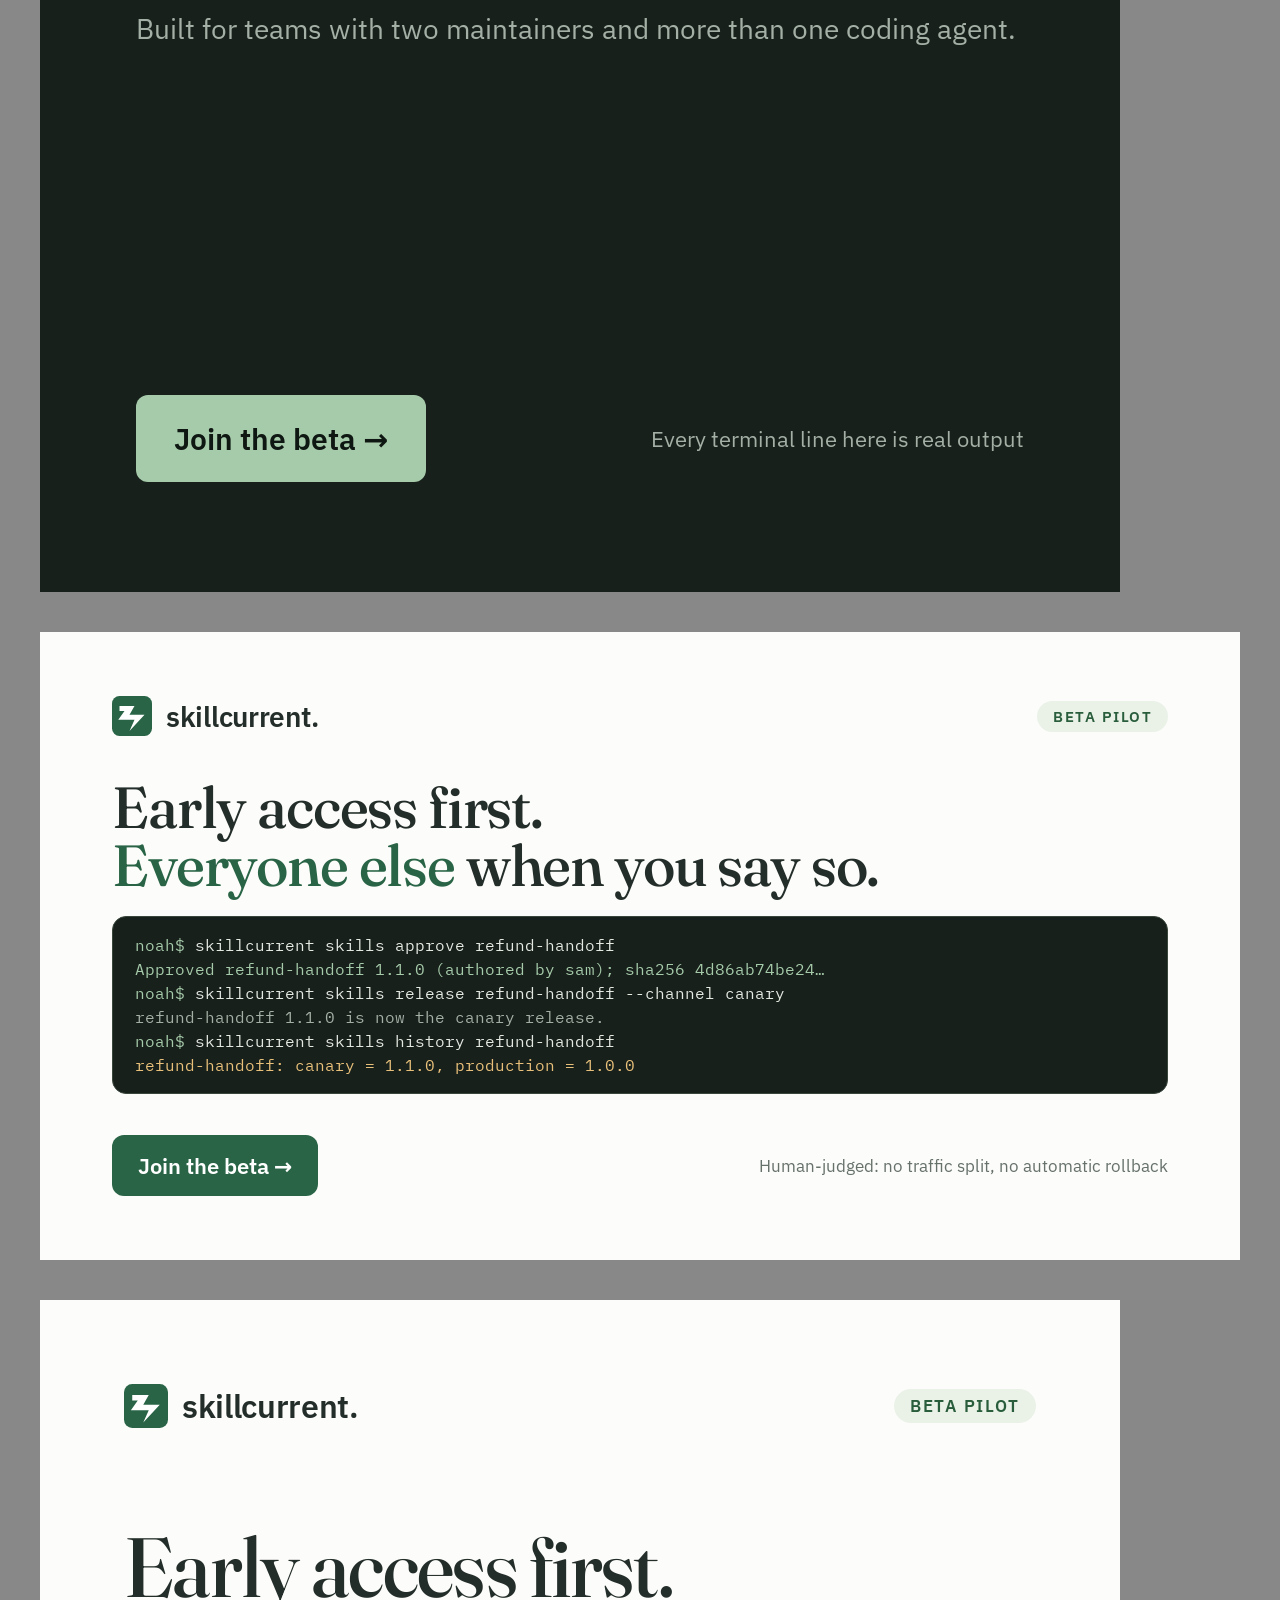
==== commit 234f1015: "skillcurrent: fix what the hook-campaign review confirmed Approval rule - Deleting a never-published" ====
--- a/examples/skillcurrent/marketing/ads/creatives.html
+++ b/examples/skillcurrent/marketing/ads/creatives.html
@@ -13,7 +13,7 @@
     drift   "Which version is your teammate running?"    (the problem)
     bytes   "Approve exact bytes."                       (the governance angle)
   Hook campaign (what SkillCurrent does, shown as real terminal output):
-    refused "It won't let you approve your own skill."   (separation of duties)
+    refused "It won't let you approve your own work."    (separation of duties)
     early   "Early access first."                        (canary, then production)
     noticed "Someone edited their copy."                 (sync reports, keeps edits)
     yours   "Skills only. On your server."               (self-hosted, skills-only)
@@ -230,10 +230,10 @@
 <div class="board dark s-card" id="refused-1200x628">
   <div class="top"><div class="brand">%%LOGO40%% skillcurrent.</div><span class="pill">Beta pilot</span></div>
   <div class="grow" style="gap:22px">
-    <h1 class="hl" style="font-size:60px">It won't let you approve <em>your own</em> skill.</h1>
-    <pre class="term" data-real="submitted-v1"><span class="p">$</span> skillcurrent --as sam skills approve refund-handoff
+    <h1 class="hl" style="font-size:60px">It won't let you approve <em>your own</em> work.</h1>
+    <pre class="term" data-real="submitted-v1"><span class="p">sam$</span> skillcurrent skills approve refund-handoff
 <span class="e">error (forbidden): a submission must be approved by a different maintainer</span>
-<span class="p">$</span> skillcurrent --as noah skills approve refund-handoff --release production
+<span class="p">noah$</span> skillcurrent skills approve refund-handoff --release production
 <span class="ok">Approved refund-handoff 1.0.0 (authored by sam); sha256 2fffa7f67a44…</span>
 <span class="o">Released to production.</span></pre><!--/real-->
   </div>
@@ -242,10 +242,10 @@
 <div class="board dark s-square" id="refused-1080x1080">
   <div class="top"><div class="brand">%%LOGO44%% skillcurrent.</div><span class="pill">Beta pilot</span></div>
   <div class="grow" style="gap:30px">
-    <h1 class="hl" style="font-size:88px">It won't let you approve <em>your own</em> skill.</h1>
-    <pre class="term" data-real="submitted-v1"><span class="p">$</span> skillcurrent --as sam skills approve refund-handoff
+    <h1 class="hl" style="font-size:88px">It won't let you approve <em>your own</em> work.</h1>
+    <pre class="term" data-real="submitted-v1"><span class="p">sam$</span> skillcurrent skills approve refund-handoff
 <span class="e">error (forbidden): a submission must be approved by a different maintainer</span>
-<span class="p">$</span> skillcurrent --as noah skills approve refund-handoff --release production
+<span class="p">noah$</span> skillcurrent skills approve refund-handoff --release production
 <span class="ok">Approved refund-handoff 1.0.0 (authored by sam); sha256 2fffa7f67a44…</span>
 <span class="o">Released to production.</span></pre><!--/real-->
     <p class="sub" style="font-size:28px;max-width:none">Whoever wrote or edited a version can't approve it. A second maintainer signs off on the exact bytes.</p>
@@ -255,10 +255,10 @@
 <div class="board dark s-story" id="refused-1080x1920">
   <div class="top"><div class="brand">%%LOGO48%% skillcurrent.</div><span class="pill">Beta pilot</span></div>
   <div class="grow" style="gap:48px">
-    <h1 class="hl" style="font-size:118px">It won't let you approve <em>your own</em> skill.</h1>
-    <pre class="term" style="font-size:18px" data-real="submitted-v1"><span class="p">$</span> skillcurrent --as sam skills approve refund-handoff
+    <h1 class="hl" style="font-size:118px">It won't let you approve <em>your own</em> work.</h1>
+    <pre class="term" style="font-size:18px" data-real="submitted-v1"><span class="p">sam$</span> skillcurrent skills approve refund-handoff
 <span class="e">error (forbidden): a submission must be approved by a different maintainer</span>
-<span class="p">$</span> skillcurrent --as noah skills approve refund-handoff --release production
+<span class="p">noah$</span> skillcurrent skills approve refund-handoff --release production
 <span class="ok">Approved refund-handoff 1.0.0 (authored by sam); sha256 2fffa7f67a44…</span>
 <span class="o">Released to production.</span></pre><!--/real-->
     <p class="sub" style="font-size:36px;max-width:none">Whoever wrote or edited a version can't approve it. A second maintainer signs off on the exact bytes, stamped with a SHA-256.</p>
@@ -272,11 +272,11 @@
   <div class="top"><div class="brand">%%LOGO40%% skillcurrent.</div><span class="pill">Beta pilot</span></div>
   <div class="grow" style="gap:22px">
     <h1 class="hl" style="font-size:58px">Early access first.<br><em>Everyone else</em> when you say so.</h1>
-    <pre class="term" data-real="submitted-v2"><span class="p">$</span> skillcurrent --as noah skills approve refund-handoff
+    <pre class="term" data-real="submitted-v2"><span class="p">noah$</span> skillcurrent skills approve refund-handoff
 <span class="ok">Approved refund-handoff 1.1.0 (authored by sam); sha256 4d86ab74be24…</span>
-<span class="p">$</span> skillcurrent --as noah skills release refund-handoff --channel canary
+<span class="p">noah$</span> skillcurrent skills release refund-handoff --channel canary
 <span class="o">refund-handoff 1.1.0 is now the canary release.</span>
-<span class="p">$</span> skillcurrent skills history refund-handoff
+<span class="p">noah$</span> skillcurrent skills history refund-handoff
 <span class="y">refund-handoff: canary = 1.1.0, production = 1.0.0</span></pre><!--/real-->
   </div>
   <div class="foot"><span class="cta">Join the beta →</span><span class="fine">Human-judged: no traffic split, no automatic rollback</span></div>
@@ -285,13 +285,13 @@
   <div class="top"><div class="brand">%%LOGO44%% skillcurrent.</div><span class="pill">Beta pilot</span></div>
   <div class="grow" style="gap:30px">
     <h1 class="hl" style="font-size:84px">Early access first.<br><em>Everyone else</em><br>when you say so.</h1>
-    <pre class="term" data-real="submitted-v2"><span class="p">$</span> skillcurrent --as noah skills approve refund-handoff
+    <pre class="term" data-real="submitted-v2"><span class="p">noah$</span> skillcurrent skills approve refund-handoff
 <span class="ok">Approved refund-handoff 1.1.0 (authored by sam); sha256 4d86ab74be24…</span>
-<span class="p">$</span> skillcurrent --as noah skills release refund-handoff --channel canary
+<span class="p">noah$</span> skillcurrent skills release refund-handoff --channel canary
 <span class="o">refund-handoff 1.1.0 is now the canary release.</span>
-<span class="p">$</span> skillcurrent skills history refund-handoff
+<span class="p">noah$</span> skillcurrent skills history refund-handoff
 <span class="y">refund-handoff: canary = 1.1.0, production = 1.0.0</span></pre><!--/real-->
-    <p class="sub" style="font-size:28px;max-width:none">New versions reach the machines on your canary channel first. Move production when you're satisfied; roll back by moving the pointer back.</p>
+    <p class="sub" style="font-size:28px;max-width:none">Release to your canary channel first, then move production when you're satisfied. Roll back by moving the pointer back.</p>
   </div>
   <div class="foot"><span class="cta">Join the beta →</span><span class="fine">Every terminal line here is real output</span></div>
 </div>
@@ -299,13 +299,13 @@
   <div class="top"><div class="brand">%%LOGO48%% skillcurrent.</div><span class="pill">Beta pilot</span></div>
   <div class="grow" style="gap:48px">
     <h1 class="hl" style="font-size:112px">Early access first.<br><em>Everyone else</em> when you say so.</h1>
-    <pre class="term" style="font-size:18px" data-real="submitted-v2"><span class="p">$</span> skillcurrent --as noah skills approve refund-handoff
+    <pre class="term" style="font-size:19px" data-real="submitted-v2"><span class="p">noah$</span> skillcurrent skills approve refund-handoff
 <span class="ok">Approved refund-handoff 1.1.0 (authored by sam); sha256 4d86ab74be24…</span>
-<span class="p">$</span> skillcurrent --as noah skills release refund-handoff --channel canary
+<span class="p">noah$</span> skillcurrent skills release refund-handoff --channel canary
 <span class="o">refund-handoff 1.1.0 is now the canary release.</span>
-<span class="p">$</span> skillcurrent skills history refund-handoff
+<span class="p">noah$</span> skillcurrent skills history refund-handoff
 <span class="y">refund-handoff: canary = 1.1.0, production = 1.0.0</span></pre><!--/real-->
-    <p class="sub" style="font-size:36px;max-width:none">New versions reach the machines on your canary channel first. A maintainer moves production when the early group is happy. Roll back by moving the pointer back.</p>
+    <p class="sub" style="font-size:36px;max-width:none">Release a new version to your canary channel first. Machines on it pick it up at their next sync; a maintainer moves production when the early group is happy. Roll back by moving the pointer back.</p>
     <p class="sub" style="font-size:28px;max-width:none">Human-judged early access: no traffic split, no automatic rollback.</p>
   </div>
   <div class="foot"><span class="cta">Join the beta →</span><span class="fine">Every terminal line here is real output</span></div>
@@ -317,8 +317,8 @@
   <div class="grow" style="gap:20px">
     <h1 class="hl" style="font-size:56px">Someone edited their copy. <em>Sync noticed,</em> and kept it.</h1>
     <pre class="term" data-real="drifted"><span class="p">$</span> skillcurrent status
-<span class="o">refund-handoff  claude-code  production  1.0.0  1.0.0  </span><span class="e">modified</span>
-<span class="o">refund-handoff  codex        production  1.0.0  1.0.0  </span><span class="y">missing</span>
+<span class="o">refund-handoff  claude-code  production  1.0.0  1.0.0  </span><span class="e">modified</span><span class="o">  …</span>
+<span class="o">refund-handoff  codex        production  1.0.0  1.0.0  </span><span class="y">missing</span><span class="o">   …</span>
 <span class="p">$</span> skillcurrent sync
 <span class="o">refund-handoff  claude-code  production  </span><span class="e">skipped</span><span class="o">  1.0.0  1.0.0</span>
 <span class="o">    local changes; use --force to overwrite</span>
@@ -331,13 +331,13 @@
   <div class="grow" style="gap:30px">
     <h1 class="hl" style="font-size:84px">Someone edited their copy. <em>Sync noticed,</em> and kept it.</h1>
     <pre class="term" data-real="drifted"><span class="p">$</span> skillcurrent status
-<span class="o">refund-handoff  claude-code  production  1.0.0  1.0.0  </span><span class="e">modified</span>
-<span class="o">refund-handoff  codex        production  1.0.0  1.0.0  </span><span class="y">missing</span>
+<span class="o">refund-handoff  claude-code  production  1.0.0  1.0.0  </span><span class="e">modified</span><span class="o">  …</span>
+<span class="o">refund-handoff  codex        production  1.0.0  1.0.0  </span><span class="y">missing</span><span class="o">   …</span>
 <span class="p">$</span> skillcurrent sync
 <span class="o">refund-handoff  claude-code  production  </span><span class="e">skipped</span><span class="o">  1.0.0  1.0.0</span>
 <span class="o">    local changes; use --force to overwrite</span>
 <span class="o">refund-handoff  codex        production  </span><span class="ok">updated</span><span class="o">  1.0.0  1.0.0</span></pre><!--/real-->
-    <p class="sub" style="font-size:28px;max-width:none">Machines running the hook report hand-edited and deleted copies to the team. Missing ones are repaired; local edits stay until you say otherwise.</p>
+    <p class="sub" style="font-size:28px;max-width:none">Machines running the hook report hand-edited and deleted copies to the team. Missing ones are restored from the release; local edits stay until you say otherwise.</p>
   </div>
   <div class="foot"><span class="cta">Join the beta →</span><span class="fine">Every terminal line here is real output</span></div>
 </div>
@@ -346,13 +346,13 @@
   <div class="grow" style="gap:48px">
     <h1 class="hl" style="font-size:112px">Someone edited their copy. <em>Sync noticed,</em> and kept it.</h1>
     <pre class="term" data-real="drifted"><span class="p">$</span> skillcurrent status
-<span class="o">refund-handoff  claude-code  production  1.0.0  1.0.0  </span><span class="e">modified</span>
-<span class="o">refund-handoff  codex        production  1.0.0  1.0.0  </span><span class="y">missing</span>
+<span class="o">refund-handoff  claude-code  production  1.0.0  1.0.0  </span><span class="e">modified</span><span class="o">  …</span>
+<span class="o">refund-handoff  codex        production  1.0.0  1.0.0  </span><span class="y">missing</span><span class="o">   …</span>
 <span class="p">$</span> skillcurrent sync
 <span class="o">refund-handoff  claude-code  production  </span><span class="e">skipped</span><span class="o">  1.0.0  1.0.0</span>
 <span class="o">    local changes; use --force to overwrite</span>
 <span class="o">refund-handoff  codex        production  </span><span class="ok">updated</span><span class="o">  1.0.0  1.0.0</span></pre><!--/real-->
-    <p class="sub" style="font-size:36px;max-width:none">Machines running the SkillCurrent hook report hand-edited and deleted copies to the team. Missing and outdated ones are repaired. Local edits stay put, and get counted, until you decide.</p>
+    <p class="sub" style="font-size:36px;max-width:none">Machines running the SkillCurrent hook report hand-edited and deleted copies to the team. Missing and outdated copies are brought back to the released version. Local edits stay put, and get counted, until you decide.</p>
   </div>
   <div class="foot"><span class="cta">Join the beta →</span><span class="fine">Every terminal line here is real output</span></div>
 </div>
